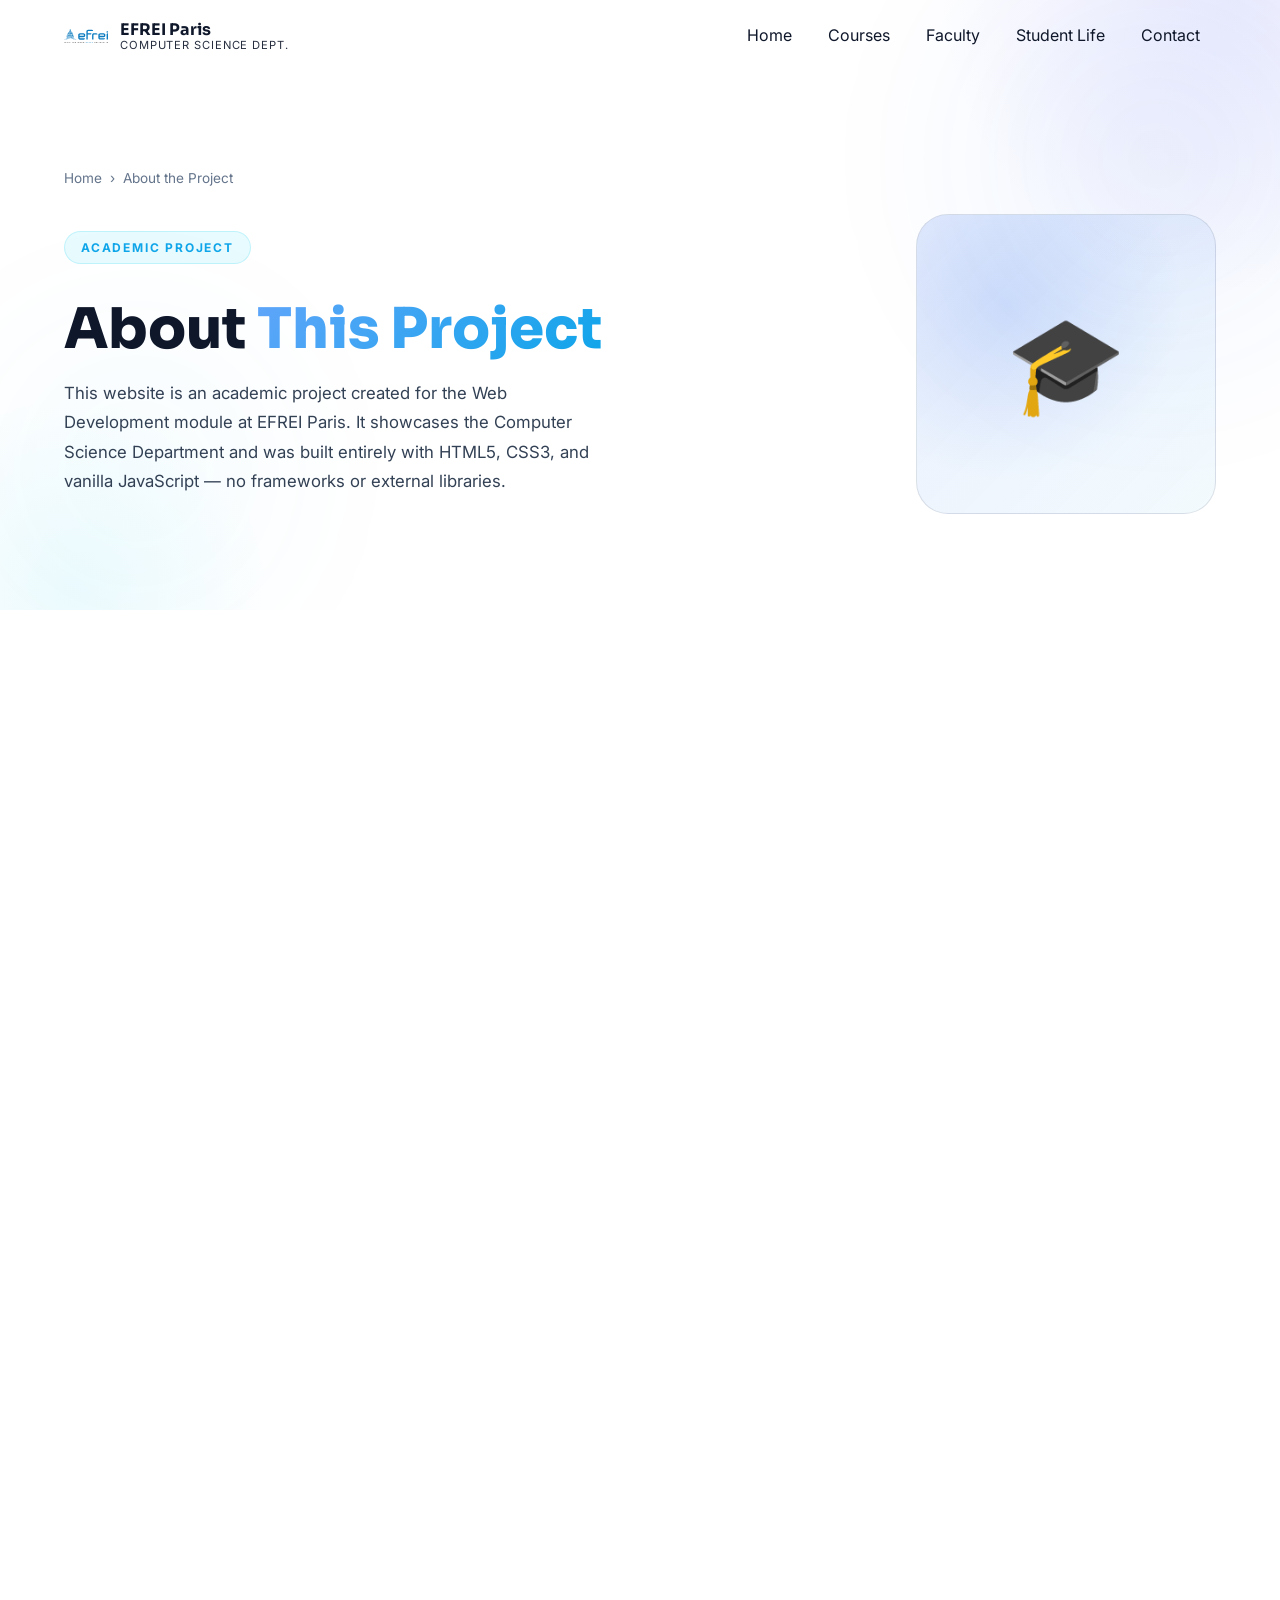
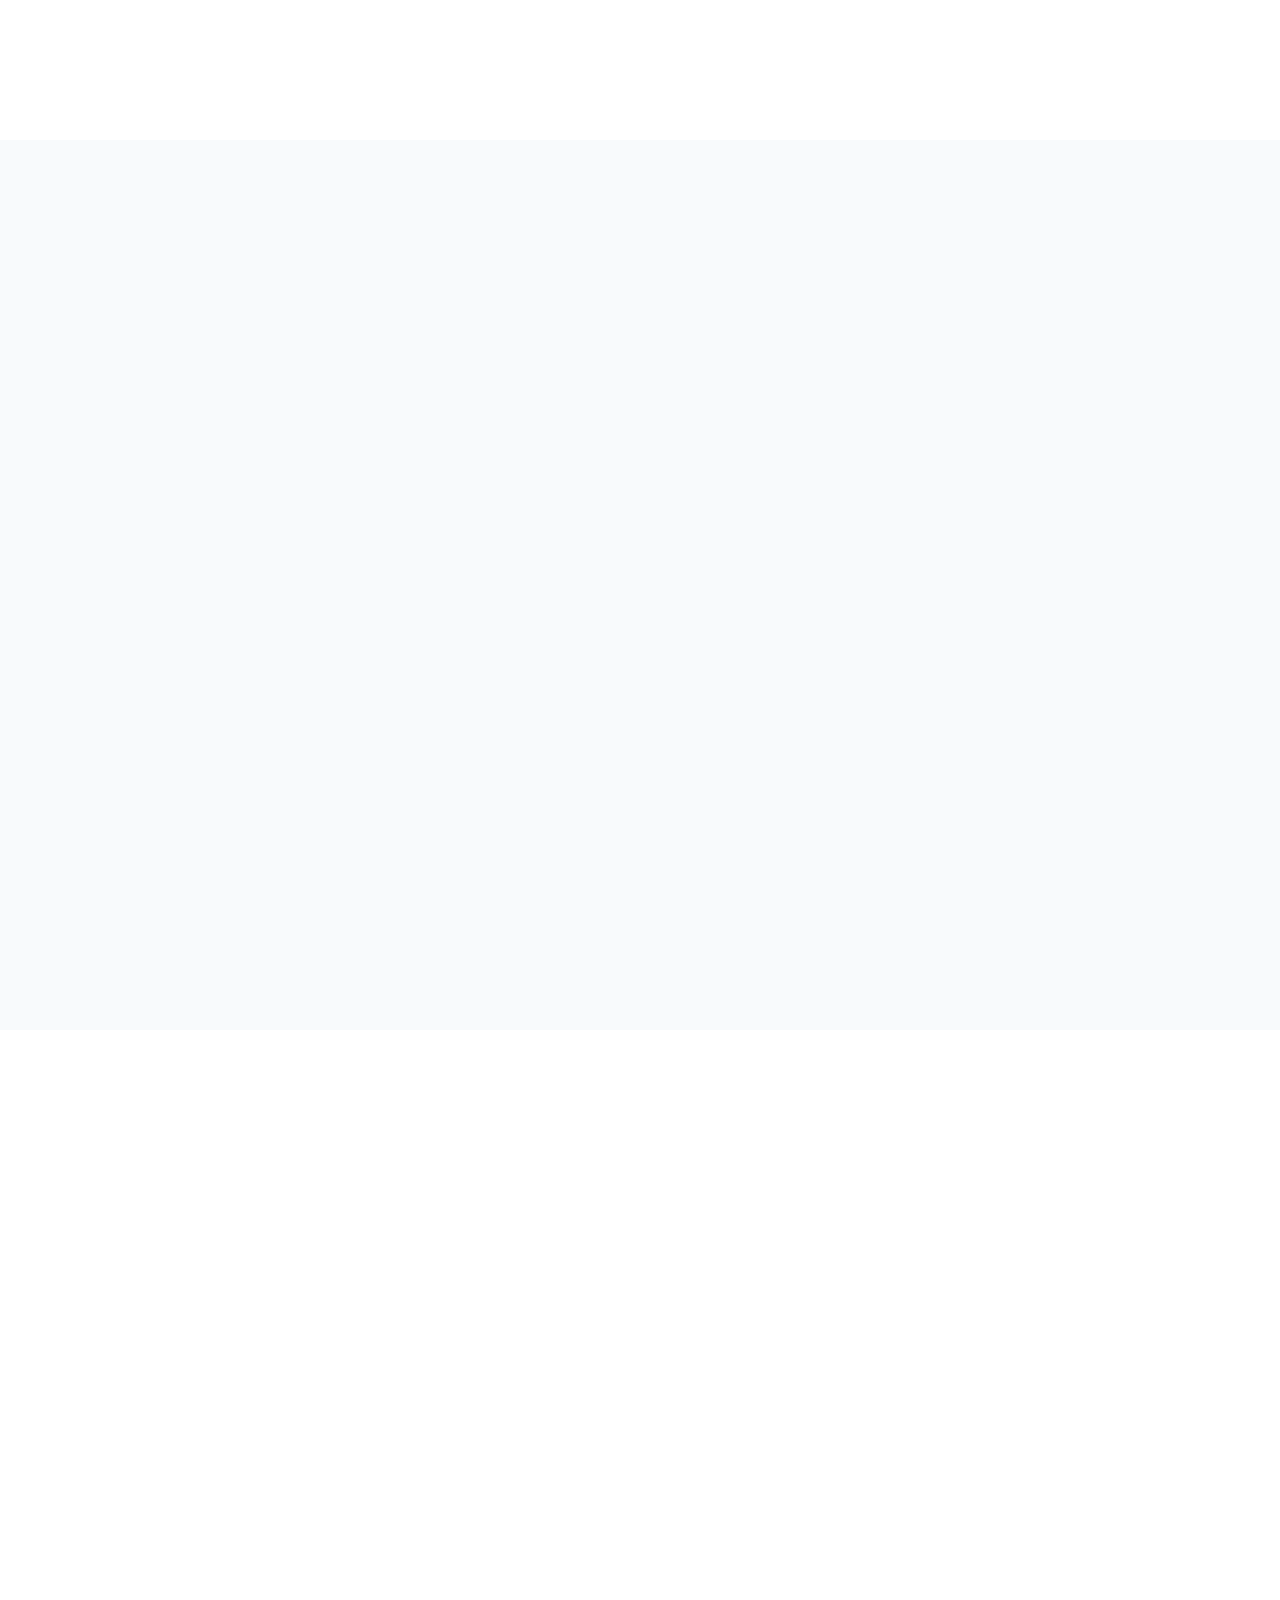
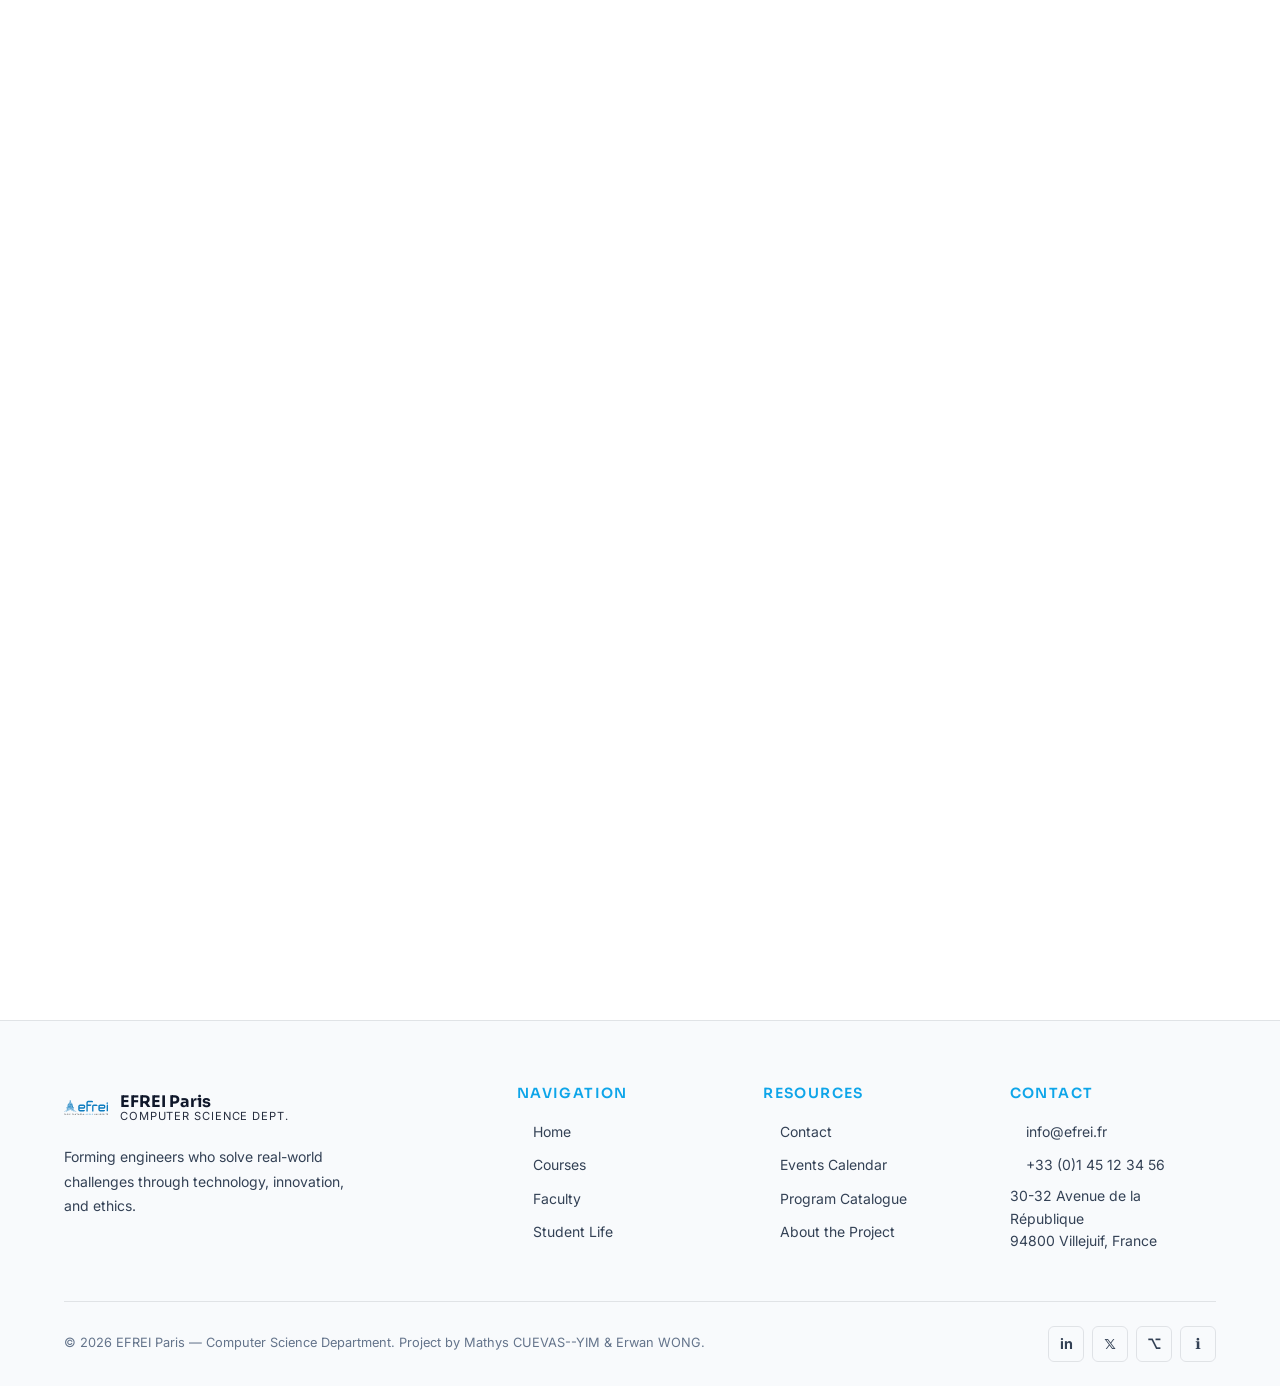
==== pages/about.html @ 4b21461f "Replace placeholder logo with official Efrei SVG logo across all pages" ====
<!DOCTYPE html>
<html lang="en">
<head>
  <meta charset="UTF-8">
  <meta name="viewport" content="width=device-width, initial-scale=1.0">
  <meta name="description" content="About this project — EFREI CS Department website built by Mathys CUEVAS--YIM and Erwan WONG for the Web Development module.">
  <meta name="keywords" content="EFREI project, about, team, web development, HTML CSS JavaScript">
  <meta name="author" content="Mathys CUEVAS--YIM, Erwan WONG">
  <title>About the Project — EFREI Computer Science</title>
  <link rel="stylesheet" href="../assets/css/style.css">
  <link rel="stylesheet" href="../assets/css/animations.css">
  <link rel="stylesheet" href="../assets/css/responsive.css">
  <style>
    /* ---- ABOUT PAGE ---- */

    .about-hero-layout {
      display: flex;
      align-items: center;
      gap: var(--space-xl);
    }

    .about-hero-text {
      flex: 1;
    }

    .about-hero-visual {
      flex-shrink: 0;
      width: 300px;
      height: 300px;
      border-radius: var(--radius-xl);
      background: linear-gradient(135deg, rgba(37, 99, 235, 0.1), rgba(14, 165, 233, 0.05));
      border: 1px solid var(--glass-border);
      display: flex;
      align-items: center;
      justify-content: center;
      font-size: 6rem;
      position: relative;
      overflow: hidden;
    }

    .about-hero-visual::before {
      content: '';
      position: absolute;
      inset: 0;
      background: radial-gradient(circle at 30% 30%, rgba(37, 99, 235, 0.15), transparent 60%);
    }

    /* Team member cards */
    .about-team-grid {
      display: grid;
      grid-template-columns: repeat(2, 1fr);
      gap: var(--space-xl);
      max-width: 900px;
      margin: 0 auto;
    }

    .member-card {
      background: var(--surface);
      border: 1px solid var(--glass-border);
      border-radius: var(--radius-xl);
      padding: var(--space-xl);
      position: relative;
      overflow: hidden;
      transition: all var(--transition-base);
    }

    .member-card::before {
      content: '';
      position: absolute;
      top: 0;
      left: 0;
      right: 0;
      height: 4px;
    }

    .member-card:nth-child(1)::before {
      background: linear-gradient(90deg, var(--color-primary), var(--color-accent));
    }

    .member-card:nth-child(2)::before {
      background: linear-gradient(90deg, var(--color-accent), var(--color-gold));
    }

    .member-card:hover {
      transform: translateY(-6px);
      box-shadow: var(--shadow-lg), var(--shadow-glow);
      border-color: rgba(37, 99, 235, 0.25);
    }

    .member-avatar {
      width: 80px;
      height: 80px;
      border-radius: 50%;
      margin-bottom: var(--space-lg);
      display: flex;
      align-items: center;
      justify-content: center;
      font-size: 2rem;
      font-weight: 800;
      font-family: var(--font-heading);
      color: white;
    }

    .member-card:nth-child(1) .member-avatar {
      background: linear-gradient(135deg, var(--color-primary), var(--color-primary-dark));
      box-shadow: 0 4px 15px rgba(37, 99, 235, 0.25);
    }

    .member-card:nth-child(2) .member-avatar {
      background: linear-gradient(135deg, var(--color-accent), #0891b2);
      box-shadow: 0 4px 15px rgba(14, 165, 233, 0.2);
    }

    .member-name {
      font-size: 1.3rem;
      font-weight: 800;
      margin-bottom: 0.25rem;
    }

    .member-role {
      font-size: 0.8rem;
      color: var(--color-accent);
      text-transform: uppercase;
      letter-spacing: 0.1em;
      font-weight: 700;
      margin-bottom: var(--space-md);
    }

    .member-desc {
      font-size: 0.875rem;
      line-height: 1.7;
      margin-bottom: var(--space-lg);
    }

    .member-contributions {
      background: var(--glass);
      border: 1px solid var(--glass-border);
      border-radius: var(--radius-md);
      padding: var(--space-md);
    }

    .member-contributions h4 {
      font-size: 0.75rem;
      text-transform: uppercase;
      letter-spacing: 0.1em;
      color: var(--text-muted);
      margin-bottom: var(--space-sm);
    }

    .contribution-list {
      list-style: none;
    }

    .contribution-list li {
      font-size: 0.8rem;
      color: var(--text-secondary);
      padding: 0.25rem 0;
      display: flex;
      align-items: flex-start;
      gap: 0.5rem;
    }

    .contribution-list li::before {
      content: '✓';
      color: var(--color-success);
      font-weight: 700;
      flex-shrink: 0;
    }

    /* Tech stack */
    .tech-section {
      background: var(--bg-secondary);
    }

    .tech-stack-grid {
      display: grid;
      grid-template-columns: repeat(3, 1fr);
      gap: var(--space-lg);
    }

    .tech-item {
      background: var(--glass);
      border: 1px solid var(--glass-border);
      border-radius: var(--radius-lg);
      padding: var(--space-lg);
      text-align: center;
      transition: all var(--transition-base);
    }

    .tech-item:hover {
      border-color: rgba(99,102,241,0.3);
      transform: translateY(-4px);
      box-shadow: var(--shadow-glow);
    }

    .tech-icon {
      font-size: 2.5rem;
      margin-bottom: var(--space-md);
    }

    .tech-item h4 {
      font-size: 0.95rem;
      margin-bottom: 0.25rem;
    }

    .tech-item p {
      font-size: 0.8rem;
    }

    /* Project context */
    .context-section {
      background: var(--bg-primary);
    }

    .context-card {
      background: linear-gradient(135deg, rgba(37, 99, 235, 0.05), rgba(14, 165, 233, 0.03));
      border: 1px solid rgba(37, 99, 235, 0.15);
      border-radius: var(--radius-xl);
      padding: var(--space-xl) var(--space-2xl);
      text-align: center;
      position: relative;
      overflow: hidden;
    }

    .context-card::before {
      content: '';
      position: absolute;
      top: -50%;
      left: 50%;
      transform: translateX(-50%);
      width: 400px;
      height: 400px;
      background: radial-gradient(circle, rgba(99,102,241,0.1), transparent 70%);
      pointer-events: none;
    }

    .context-card-content {
      position: relative;
    }

    .context-card h3 {
      font-size: 1.4rem;
      margin-bottom: var(--space-md);
    }

    .context-card p {
      max-width: 600px;
      margin: 0 auto;
      font-size: 0.95rem;
    }

    .project-meta-row {
      display: flex;
      justify-content: center;
      gap: var(--space-xl);
      margin-top: var(--space-xl);
      flex-wrap: wrap;
    }

    .project-meta-item {
      text-align: center;
    }

    .project-meta-value {
      display: block;
      font-family: var(--font-heading);
      font-size: 1.5rem;
      font-weight: 700;
      background: linear-gradient(135deg, var(--color-primary), var(--color-accent));
      -webkit-background-clip: text;
      background-clip: text;
      -webkit-text-fill-color: transparent;
    }

    .project-meta-label {
      font-size: 0.75rem;
      color: var(--text-muted);
      text-transform: uppercase;
      letter-spacing: 0.08em;
      margin-top: 0.25rem;
    }

    /* Disclaimer / integrity */
    .integrity-note {
      background: rgba(245, 158, 11, 0.08);
      border: 1px solid rgba(245, 158, 11, 0.2);
      border-left: 4px solid var(--color-gold);
      border-radius: var(--radius-md);
      padding: var(--space-lg);
      margin-top: var(--space-xl);
    }

    .integrity-note p {
      font-size: 0.875rem;
      color: var(--text-secondary);
    }

    .integrity-note strong {
      color: var(--color-gold);
    }
  </style>
</head>
<body>

<div id="scroll-progress" role="progressbar" aria-label="Page scroll progress"></div>

<!-- ===== HEADER ===== -->
<header id="site-header">
  <div class="container header-inner">
    <a href="../index.html" class="site-logo" aria-label="EFREI CS Department Home">
      <div class="logo-mark" aria-hidden="true">
        <img src="../assets/images/Logo_Efrei_2022.svg" alt="EFREI Paris Logo">
      </div>
      <div class="logo-text">
        <span class="logo-title">EFREI Paris</span>
        <span class="logo-sub">Computer Science Dept.</span>
      </div>
    </a>
    <nav class="main-nav" aria-label="Main navigation">
      <ul>
        <li><a href="../index.html">Home</a></li>
        <li><a href="courses.html">Courses</a></li>
        <li><a href="faculty.html">Faculty</a></li>
        <li><a href="student-life.html">Student Life</a></li>
        <li><a href="contact.html">Contact</a></li>
      </ul>
    </nav>
    <button class="hamburger" id="hamburger" aria-label="Open navigation menu" aria-expanded="false" aria-controls="mobile-nav">
      <span></span><span></span><span></span>
    </button>
  </div>
</header>

<nav class="mobile-nav" id="mobile-nav" aria-label="Mobile navigation">
  <ul>
    <li><a href="../index.html">Home</a></li>
    <li><a href="courses.html">Courses</a></li>
    <li><a href="faculty.html">Faculty</a></li>
    <li><a href="student-life.html">Student Life</a></li>
    <li><a href="contact.html">Contact</a></li>
    <li><a href="about.html" class="active">About the Project</a></li>
  </ul>
</nav>

<!-- ===== PAGE HERO ===== -->
<main>
<section class="page-hero" aria-label="About page hero">
  <div class="hero-orb hero-orb-1" aria-hidden="true"></div>
  <div class="hero-orb hero-orb-2" aria-hidden="true"></div>
  <div class="container page-hero-content">
    <nav class="breadcrumb" aria-label="Breadcrumb">
      <a href="../index.html">Home</a>
      <span aria-hidden="true">›</span>
      <span aria-current="page">About the Project</span>
    </nav>
    <div class="about-hero-layout">
      <div class="about-hero-text">
        <span class="section-label">Academic Project</span>
        <h1 class="mt-md">About <span class="gradient-text">This Project</span></h1>
        <p class="section-desc mt-md" style="margin-left:0; text-align:left; max-width: 540px;">
          This website is an academic project created for the Web Development module at EFREI Paris.
          It showcases the Computer Science Department and was built entirely with HTML5, CSS3, and
          vanilla JavaScript — no frameworks or external libraries.
        </p>
      </div>
      <div class="about-hero-visual" aria-hidden="true">
        <span style="position:relative;z-index:1;">🎓</span>
      </div>
    </div>
  </div>
</section>

<!-- ===== TEAM MEMBERS ===== -->
<section class="section" style="background:var(--bg-primary);" aria-label="Project team members">
  <div class="container">
    <div class="section-header reveal">
      <span class="section-label">The Team</span>
      <h2 class="section-title">Meet the <span>Developers</span></h2>
      <p class="section-desc">This project was designed and built by two students from EFREI's Computer Science Department.</p>
    </div>

    <div class="about-team-grid">

      <!-- Member 1 -->
      <article class="member-card reveal">
        <div class="member-avatar" aria-hidden="true">MC</div>
        <p class="member-name">Mathys CUEVAS--YIM</p>
        <p class="member-role">Lead Developer &amp; UI/UX Designer</p>
        <p class="member-desc">
          Responsible for the overall visual design, responsive layout system, and JavaScript interactivity.
          Designed the dark glassmorphism aesthetic, animation system, and built the home page, student life,
          and about sections. Also architected the shared CSS design token system and coordinated the project structure.
        </p>
        <div class="member-contributions">
          <h4>Key Contributions</h4>
          <ul class="contribution-list">
            <li>Visual design system &amp; color palette</li>
            <li>index.html (Home page) with hero, carousel, stats</li>
            <li>student-life.html with gallery &amp; events calendar</li>
            <li>about.html (this page)</li>
            <li>animations.css &amp; carousel.js</li>
            <li>Responsive design &amp; media queries</li>
          </ul>
        </div>
      </article>

      <!-- Member 2 -->
      <article class="member-card reveal delay-1">
        <div class="member-avatar" aria-hidden="true">EW</div>
        <p class="member-name">Erwan WONG</p>
        <p class="member-role">Content Strategist &amp; Frontend Developer</p>
        <p class="member-desc">
          Responsible for content architecture, page structure, and interactive features including form
          validation, course filtering, and faculty search. Built the courses, faculty, and contact pages,
          and implemented the JavaScript form and search logic across the site.
        </p>
        <div class="member-contributions">
          <h4>Key Contributions</h4>
          <ul class="contribution-list">
            <li>courses.html with filter tabs &amp; schedule table</li>
            <li>faculty.html with live search &amp; research labs</li>
            <li>contact.html with validated form &amp; office hours</li>
            <li>forms.js (accordion, filter, search, validation)</li>
            <li>nav.js (navigation, progress bar, back-to-top)</li>
            <li>Content research and copywriting</li>
          </ul>
        </div>
      </article>

    </div>
  </div>
</section>

<!-- ===== TECH STACK ===== -->
<section class="tech-section section" aria-label="Technologies used">
  <div class="container">
    <div class="section-header reveal">
      <span class="section-label">Technology</span>
      <h2 class="section-title">Built With <span>Pure Web Standards</span></h2>
      <p class="section-desc">No frameworks, no libraries. Just HTML5, CSS3, and vanilla JavaScript — as required.</p>
    </div>

    <div class="tech-stack-grid">

      <div class="tech-item reveal">
        <div class="tech-icon" aria-hidden="true">🌐</div>
        <h4>HTML5</h4>
        <p>Semantic markup with proper heading hierarchy, ARIA attributes, and W3C-valid structure on every page.</p>
      </div>

      <div class="tech-item reveal delay-1">
        <div class="tech-icon" aria-hidden="true">🎨</div>
        <h4>CSS3</h4>
        <p>Custom design system with CSS variables, Grid, Flexbox, animations, keyframes, and responsive media queries.</p>
      </div>

      <div class="tech-item reveal delay-2">
        <div class="tech-icon" aria-hidden="true">⚡</div>
        <h4>Vanilla JavaScript</h4>
        <p>Pure ES6+ JS — no jQuery, no frameworks. IntersectionObserver, DOM manipulation, and event handling.</p>
      </div>

      <div class="tech-item reveal">
        <div class="tech-icon" aria-hidden="true">📱</div>
        <h4>Responsive Design</h4>
        <p>Mobile-first approach with viewport meta, fluid typography, and breakpoints at 640px and 1024px.</p>
      </div>

      <div class="tech-item reveal delay-1">
        <div class="tech-icon" aria-hidden="true">♿</div>
        <h4>Accessibility</h4>
        <p>ARIA roles and labels, keyboard navigation, focus management, skip links, and screen reader support.</p>
      </div>

      <div class="tech-item reveal delay-2">
        <div class="tech-icon" aria-hidden="true">🔠</div>
        <h4>Google Fonts</h4>
        <p>Inter for body text and Sora for headings — loaded externally for premium typography without a font library.</p>
      </div>

    </div>
  </div>
</section>

<!-- ===== PROJECT CONTEXT ===== -->
<section class="context-section section" aria-label="Project context and details">
  <div class="container">

    <div class="context-card reveal">
      <div class="context-card-content">
        <span class="section-label" style="display:inline-block;">Project Details</span>
        <h3 class="mt-md">EFREI Web Development Module — Academic Year 2025–2026</h3>
        <p>
          This website was created as the final project deliverable for the Web Technologies module at EFREI Paris.
          The objective was to design and build a multi-page showcase website for the Computer Science Department,
          demonstrating mastery of HTML5, CSS3, and JavaScript — including form handling, dynamic interactions,
          responsive design, and table manipulation.
        </p>

        <div class="project-meta-row">
          <div class="project-meta-item">
            <span class="project-meta-value">6</span>
            <span class="project-meta-label">HTML pages</span>
          </div>
          <div class="project-meta-item">
            <span class="project-meta-value">3</span>
            <span class="project-meta-label">CSS files</span>
          </div>
          <div class="project-meta-item">
            <span class="project-meta-value">4</span>
            <span class="project-meta-label">JS modules</span>
          </div>
          <div class="project-meta-item">
            <span class="project-meta-value">0</span>
            <span class="project-meta-label">External libraries</span>
          </div>
          <div class="project-meta-item">
            <span class="project-meta-value">2</span>
            <span class="project-meta-label">Team members</span>
          </div>
        </div>

        <div class="integrity-note mt-xl">
          <p>
            <strong>Academic Integrity:</strong> All code, content, and design work presented in this project
            was produced entirely by Mathys CUEVAS--YIM and Erwan WONG. No external frameworks, templates,
            or plagiarized content were used. All images were generated for this project. This work complies
            with EFREI's academic integrity policy.
          </p>
        </div>
      </div>
    </div>

    <!-- Feature timeline -->
    <div class="section-header reveal mt-xl">
      <span class="section-label">Development Timeline</span>
      <h2 class="section-title">How We <span>Built It</span></h2>
    </div>

    <div class="timeline reveal" style="max-width:600px;margin:0 auto;" role="list">

      <div class="timeline-item" role="listitem">
        <div class="timeline-dot" aria-hidden="true"></div>
        <p class="timeline-year">Week 1</p>
        <p class="timeline-title">Planning &amp; Design</p>
        <p class="timeline-desc">Defined site architecture (6 pages, 2-level directory), chose design aesthetic, set up CSS design token system, and created wireframes.</p>
      </div>

      <div class="timeline-item" role="listitem">
        <div class="timeline-dot" aria-hidden="true"></div>
        <p class="timeline-year">Week 2</p>
        <p class="timeline-title">CSS Foundation &amp; JavaScript Core</p>
        <p class="timeline-desc">Built the complete stylesheet (style.css, animations.css, responsive.css) and the four JavaScript modules including navigation, carousel, animations, and forms.</p>
      </div>

      <div class="timeline-item" role="listitem">
        <div class="timeline-dot" aria-hidden="true"></div>
        <p class="timeline-year">Week 3</p>
        <p class="timeline-title">HTML Page Development</p>
        <p class="timeline-desc">Built all 6 HTML pages: Home, Courses, Faculty, Student Life, Contact, and About. Implemented tables, forms, and dynamic JS features on each page.</p>
      </div>

      <div class="timeline-item" role="listitem">
        <div class="timeline-dot" aria-hidden="true"></div>
        <p class="timeline-year">Week 4</p>
        <p class="timeline-title">Polish &amp; Validation</p>
        <p class="timeline-desc">Refined animations, fixed responsiveness issues, ran W3C validation on every page, cross-browser tested, and polished accessibility features.</p>
      </div>

    </div>

  </div>
</section>

</main>

<!-- ===== FOOTER ===== -->
<footer id="site-footer" aria-label="Site footer">
  <div class="container">
    <div class="footer-grid">
      <div class="footer-brand">
        <a href="../index.html" class="site-logo" aria-label="EFREI home">
          <div class="logo-mark" aria-hidden="true">
            <img src="../assets/images/Logo_Efrei_2022.svg" alt="EFREI Paris Logo">
          </div>
          <div class="logo-text">
            <span class="logo-title">EFREI Paris</span>
            <span class="logo-sub">Computer Science Dept.</span>
          </div>
        </a>
        <p>Forming engineers who solve real-world challenges through technology, innovation, and ethics.</p>
      </div>
      <nav class="footer-col" aria-label="Quick links footer">
        <h5>Navigation</h5>
        <ul>
          <li><a href="../index.html">Home</a></li>
          <li><a href="courses.html">Courses</a></li>
          <li><a href="faculty.html">Faculty</a></li>
          <li><a href="student-life.html">Student Life</a></li>
        </ul>
      </nav>
      <nav class="footer-col" aria-label="Resources footer">
        <h5>Resources</h5>
        <ul>
          <li><a href="contact.html">Contact</a></li>
          <li><a href="student-life.html">Events Calendar</a></li>
          <li><a href="courses.html">Program Catalogue</a></li>
          <li><a href="about.html">About the Project</a></li>
        </ul>
      </nav>
      <div class="footer-col">
        <h5>Contact</h5>
        <ul>
          <li><a href="mailto:info@efrei.fr">info@efrei.fr</a></li>
          <li><a href="tel:+33145123456">+33 (0)1 45 12 34 56</a></li>
          <li><address style="font-style:normal;color:var(--text-secondary);font-size:0.875rem;">30-32 Avenue de la République<br>94800 Villejuif, France</address></li>
        </ul>
      </div>
    </div>
    <div class="footer-bottom">
      <p>&copy; 2026 EFREI Paris — Computer Science Department. Project by Mathys CUEVAS--YIM &amp; Erwan WONG.</p>
      <div class="footer-social" aria-label="Social media links">
        <a href="#" class="social-icon" aria-label="LinkedIn">in</a>
        <a href="#" class="social-icon" aria-label="Twitter/X">𝕏</a>
        <a href="#" class="social-icon" aria-label="GitHub">⌥</a>
        <a href="about.html" class="social-icon" aria-label="About the project">ℹ</a>
      </div>
    </div>
  </div>
</footer>

<button id="back-to-top" aria-label="Scroll back to top">↑</button>

<script src="../assets/js/nav.js"></script>
<script src="../assets/js/animations.js"></script>
<script src="../assets/js/forms.js"></script>

</body>
</html>
---- assets/css/style.css ----
/* ===================================================
   EFREI CS Department — Global Stylesheet
   style.css
   =================================================== */

/* ---- Google Fonts ---- */
@import url('https://fonts.googleapis.com/css2?family=Inter:wght@300;400;500;600;700&family=Sora:wght@400;600;700;800&display=swap');

/* ---- CSS Variables / Design Tokens ---- */
:root {
  /* Colors */
  --bg-primary:    #ffffff;
  --bg-secondary:  #f8fafc;
  --bg-tertiary:   #f1f5f9;
  --surface:       rgba(255, 255, 255, 0.95);
  --glass:         rgba(255, 255, 255, 0.7);
  --glass-border:  rgba(15, 23, 42, 0.1);

  --color-primary:  #2563eb;
  --color-primary-light: #60a5fa;
  --color-primary-dark:  #1d4ed8;
  --color-accent:   #0ea5e9;
  --color-gold:     #f59e0b;
  --color-success:  #10b981;
  --color-error:    #ef4444;
  --color-warning:  #f59e0b;

  --text-primary:   #0f172a;
  --text-secondary: #334155;
  --text-muted:     #64748b;

  /* Typography */
  --font-body:      'Inter', system-ui, sans-serif;
  --font-heading:   'Sora', system-ui, sans-serif;

  /* Spacing */
  --space-xs:   0.25rem;
  --space-sm:   0.5rem;
  --space-md:   1rem;
  --space-lg:   1.5rem;
  --space-xl:   2.5rem;
  --space-2xl:  4rem;
  --space-3xl:  6rem;

  /* Border Radius */
  --radius-sm:  0.375rem;
  --radius-md:  0.75rem;
  --radius-lg:  1.25rem;
  --radius-xl:  2rem;
  --radius-full: 9999px;

  /* Shadows */
  --shadow-sm:  0 1px 3px rgba(0,0,0,0.05);
  --shadow-md:  0 4px 12px rgba(15,23,42,0.08);
  --shadow-lg:  0 10px 40px rgba(15,23,42,0.1);
  --shadow-glow: 0 0 30px rgba(37, 99, 235, 0.15);
  --shadow-glow-accent: 0 0 30px rgba(14, 165, 233, 0.1);

  /* Transitions */
  --transition-fast: 0.15s ease;
  --transition-base: 0.3s ease;
  --transition-slow: 0.5s ease;

  /* Layout */
  --max-width: 1200px;
  --header-height: 72px;
}

/* ---- Reset & Base ---- */
*, *::before, *::after {
  box-sizing: border-box;
  margin: 0;
  padding: 0;
}

html {
  scroll-behavior: smooth;
  font-size: 16px;
}

body {
  font-family: var(--font-body);
  background-color: var(--bg-primary);
  color: var(--text-primary);
  line-height: 1.6;
  min-height: 100vh;
  overflow-x: hidden;
}

img {
  max-width: 100%;
  height: auto;
  display: block;
}

a {
  color: inherit;
  text-decoration: none;
}

ul, ol {
  list-style: none;
}

button {
  cursor: pointer;
  font-family: var(--font-body);
  border: none;
  background: none;
}

input, textarea, select {
  font-family: var(--font-body);
}

/* ---- Typography ---- */
h1, h2, h3, h4, h5, h6 {
  font-family: var(--font-heading);
  line-height: 1.2;
  color: var(--text-primary);
}

h1 { font-size: clamp(2rem, 5vw, 3.5rem); font-weight: 800; }
h2 { font-size: clamp(1.6rem, 3.5vw, 2.5rem); font-weight: 700; }
h3 { font-size: clamp(1.2rem, 2.5vw, 1.75rem); font-weight: 600; }
h4 { font-size: 1.125rem; font-weight: 600; }
h5 { font-size: 1rem; font-weight: 600; }

p { color: var(--text-secondary); line-height: 1.75; }

/* ---- Layout Utilities ---- */
.container {
  width: 100%;
  max-width: var(--max-width);
  margin: 0 auto;
  padding: 0 var(--space-lg);
}

.section {
  padding: var(--space-3xl) 0;
}

.section-header {
  text-align: center;
  margin-bottom: var(--space-2xl);
}

.section-label {
  display: inline-block;
  font-size: 0.75rem;
  font-weight: 700;
  text-transform: uppercase;
  letter-spacing: 0.15em;
  color: var(--color-accent);
  background: rgba(34, 211, 238, 0.1);
  border: 1px solid rgba(34, 211, 238, 0.2);
  padding: 0.35rem 1rem;
  border-radius: var(--radius-full);
  margin-bottom: var(--space-md);
}

.section-title {
  margin-bottom: var(--space-md);
}

.section-title span {
  background: linear-gradient(135deg, var(--color-primary-light), var(--color-accent));
  -webkit-background-clip: text;
  background-clip: text;
  -webkit-text-fill-color: transparent;
}

.section-desc {
  max-width: 600px;
  margin: 0 auto;
  color: var(--text-secondary);
  font-size: 1.05rem;
}

.grid-2 { display: grid; grid-template-columns: repeat(2, 1fr); gap: var(--space-lg); }
.grid-3 { display: grid; grid-template-columns: repeat(3, 1fr); gap: var(--space-lg); }
.grid-4 { display: grid; grid-template-columns: repeat(4, 1fr); gap: var(--space-lg); }
.flex { display: flex; }
.flex-center { display: flex; align-items: center; justify-content: center; }
.flex-between { display: flex; align-items: center; justify-content: space-between; }
.gap-sm { gap: var(--space-sm); }
.gap-md { gap: var(--space-md); }
.gap-lg { gap: var(--space-lg); }
.text-center { text-align: center; }
.mt-md { margin-top: var(--space-md); }
.mt-lg { margin-top: var(--space-lg); }
.mt-xl { margin-top: var(--space-xl); }
.mb-md { margin-bottom: var(--space-md); }
.mb-lg { margin-bottom: var(--space-lg); }

/* ---- Gradient backgrounds ---- */
.gradient-text {
  background: linear-gradient(135deg, var(--color-primary-light), var(--color-accent));
  -webkit-background-clip: text;
  background-clip: text;
  -webkit-text-fill-color: transparent;
}

/* ---- Buttons ---- */
.btn {
  display: inline-flex;
  align-items: center;
  gap: var(--space-sm);
  padding: 0.75rem 1.75rem;
  border-radius: var(--radius-full);
  font-size: 0.95rem;
  font-weight: 600;
  transition: all var(--transition-base);
  white-space: nowrap;
}

.btn-primary {
  background: linear-gradient(135deg, var(--color-primary), var(--color-primary-dark));
  color: #fff;
  box-shadow: 0 4px 20px rgba(99, 102, 241, 0.4);
}

.btn-primary:hover {
  transform: translateY(-2px);
  box-shadow: 0 8px 30px rgba(37, 99, 235, 0.4);
}

.btn-outline {
  border: 1.5px solid var(--glass-border);
  color: var(--text-primary);
  background: var(--glass);
  backdrop-filter: blur(10px);
}

.btn-outline:hover {
  border-color: var(--color-primary-light);
  color: var(--color-primary-light);
  background: rgba(99, 102, 241, 0.1);
  transform: translateY(-2px);
}

.btn-accent {
  background: linear-gradient(135deg, var(--color-accent), #0891b2);
  color: var(--bg-primary);
  font-weight: 700;
  box-shadow: 0 4px 20px rgba(34, 211, 238, 0.35);
}

.btn-accent:hover {
  transform: translateY(-2px);
  box-shadow: 0 8px 30px rgba(34, 211, 238, 0.5);
}

.btn-sm {
  padding: 0.5rem 1.25rem;
  font-size: 0.875rem;
}

/* ---- Cards ---- */
.card {
  background: var(--surface);
  border: 1px solid var(--glass-border);
  border-radius: var(--radius-lg);
  overflow: hidden;
  transition: transform var(--transition-base), box-shadow var(--transition-base), border-color var(--transition-base);
}

.card:hover {
  transform: translateY(-6px);
  box-shadow: var(--shadow-lg), var(--shadow-glow);
  border-color: rgba(99, 102, 241, 0.3);
}

.card-glass {
  background: var(--glass);
  backdrop-filter: blur(16px);
  -webkit-backdrop-filter: blur(16px);
  border: 1px solid var(--glass-border);
  border-radius: var(--radius-lg);
}

.card-body {
  padding: var(--space-lg);
}

.card-image {
  width: 100%;
  height: 200px;
  object-fit: cover;
}

/* ---- Tags / Badges ---- */
.tag {
  display: inline-block;
  padding: 0.25rem 0.75rem;
  border-radius: var(--radius-full);
  font-size: 0.75rem;
  font-weight: 600;
  text-transform: uppercase;
  letter-spacing: 0.05em;
}

.tag-primary {
  background: rgba(99, 102, 241, 0.15);
  color: var(--color-primary-light);
  border: 1px solid rgba(99, 102, 241, 0.3);
}

.tag-accent {
  background: rgba(34, 211, 238, 0.12);
  color: var(--color-accent);
  border: 1px solid rgba(34, 211, 238, 0.25);
}

.tag-gold {
  background: rgba(245, 158, 11, 0.12);
  color: var(--color-gold);
  border: 1px solid rgba(245, 158, 11, 0.25);
}

/* ---- Divider ---- */
.divider {
  height: 1px;
  background: linear-gradient(90deg, transparent, var(--glass-border), transparent);
  margin: var(--space-xl) 0;
}

/* ===================================================
   HEADER / NAVIGATION
   =================================================== */
#site-header {
  position: fixed;
  top: 0;
  left: 0;
  width: 100%;
  height: var(--header-height);
  z-index: 1000;
  transition: background var(--transition-base), box-shadow var(--transition-base);
}

#site-header.scrolled {
  background: rgba(255, 255, 255, 0.95);
  backdrop-filter: blur(20px);
  -webkit-backdrop-filter: blur(20px);
  box-shadow: 0 1px 0 var(--glass-border), var(--shadow-md);
}

.header-inner {
  display: flex;
  align-items: center;
  justify-content: space-between;
  height: 100%;
  gap: var(--space-lg);
}

/* Logo */
.site-logo {
  display: flex;
  align-items: center;
  gap: 0.75rem;
  text-decoration: none;
  flex-shrink: 0;
}

.logo-mark {
  width: 44px;
  height: 44px;
  border-radius: var(--radius-sm);
  overflow: hidden;
  display: flex;
  align-items: center;
  justify-content: center;
  flex-shrink: 0;
  transition: transform var(--transition-fast);
}

.logo-mark img {
  width: 100%;
  height: 100%;
  object-fit: contain;
}

.site-logo:hover .logo-mark {
  transform: scale(1.05);
}

.logo-mark img {
  width: 100%;
  height: 100%;
  object-fit: contain;
}

.logo-text {
  display: flex;
  flex-direction: column;
  line-height: 1.1;
}

.logo-title {
  font-family: var(--font-heading);
  font-weight: 700;
  font-size: 1rem;
  color: var(--text-primary);
}

.logo-sub {
  font-size: 0.7rem;
  color: var(--text-primary);
  text-transform: uppercase;
  letter-spacing: 0.08em;
  opacity: 0.9;
}

/* Main Nav */
.main-nav ul {
  display: flex;
  align-items: center;
  gap: 0.25rem;
}

.main-nav a {
  display: block;
  padding: 0.5rem 1rem;
  border-radius: var(--radius-sm);
  color: var(--text-primary);
  text-shadow: 0 0 10px rgba(255, 255, 255, 0.5);
  transition: all var(--transition-fast);
  position: relative;
}

.main-nav a::after {
  content: '';
  position: absolute;
  bottom: 4px;
  left: 50%;
  transform: translateX(-50%) scaleX(0);
  width: calc(100% - 2rem);
  height: 2px;
  background: linear-gradient(90deg, var(--color-primary), var(--color-accent));
  border-radius: var(--radius-full);
  transition: transform var(--transition-base);
}

.main-nav a:hover,
.main-nav a.active {
  color: var(--text-primary);
  background: var(--glass);
}

.main-nav a:hover::after,
.main-nav a.active::after {
  transform: translateX(-50%) scaleX(1);
}

/* Hamburger */
.hamburger {
  display: none;
  flex-direction: column;
  gap: 5px;
  padding: 8px;
  border-radius: var(--radius-sm);
  background: transparent;
  border: 1px solid var(--glass-border);
  cursor: pointer;
}

.hamburger span {
  display: block;
  width: 22px;
  height: 2px;
  background: var(--text-primary);
  border-radius: 2px;
  transition: all var(--transition-base);
}

.hamburger.open span:nth-child(1) {
  transform: translateY(7px) rotate(45deg);
}
.hamburger.open span:nth-child(2) {
  opacity: 0;
  transform: scaleX(0);
}
.hamburger.open span:nth-child(3) {
  transform: translateY(-7px) rotate(-45deg);
}

/* Mobile nav overlay */
.mobile-nav {
  display: none;
  position: fixed;
  top: var(--header-height);
  left: 0;
  right: 0;
  background: rgba(255, 255, 255, 0.98);
  backdrop-filter: blur(20px);
  -webkit-backdrop-filter: blur(20px);
  border-bottom: 1px solid var(--glass-border);
  z-index: 999;
  padding: var(--space-md) 0;
  transform: translateY(-10px);
  opacity: 0;
  transition: all var(--transition-base);
}

.mobile-nav.open {
  display: block;
  transform: translateY(0);
  opacity: 1;
}

.mobile-nav ul {
  list-style: none;
  display: flex;
  flex-direction: column;
}

.mobile-nav a {
  display: block;
  padding: 1rem var(--space-lg);
  color: var(--text-secondary);
  font-size: 1rem;
  font-weight: 500;
  border-bottom: 1px solid var(--glass-border);
  transition: all var(--transition-fast);
}

.mobile-nav a:hover,
.mobile-nav a.active {
  color: var(--text-primary);
  background: var(--glass);
  padding-left: calc(var(--space-lg) + 8px);
}

/* Scroll progress bar */
#scroll-progress {
  position: fixed;
  top: 0;
  left: 0;
  height: 3px;
  width: 0%;
  background: linear-gradient(90deg, var(--color-primary), var(--color-accent));
  z-index: 1001;
  transition: width 0.1s linear;
  border-radius: 0 var(--radius-full) var(--radius-full) 0;
}

/* ===================================================
   FOOTER
   =================================================== */
#site-footer {
  background: var(--bg-secondary);
  border-top: 1px solid var(--glass-border);
  padding: var(--space-2xl) 0 var(--space-lg);
}

.footer-grid {
  display: grid;
  grid-template-columns: 2fr 1fr 1fr 1fr;
  gap: var(--space-xl);
  margin-bottom: var(--space-xl);
}

.footer-brand p {
  margin-top: var(--space-md);
  font-size: 0.875rem;
  max-width: 280px;
}

.footer-col h5 {
  color: var(--text-primary);
  margin-bottom: var(--space-md);
  font-size: 0.875rem;
  text-transform: uppercase;
  letter-spacing: 0.1em;
  color: var(--color-accent);
}

.footer-col ul li {
  margin-bottom: 0.5rem;
}

.footer-col ul li a {
  color: var(--text-secondary);
  font-size: 0.875rem;
  transition: color var(--transition-fast);
  display: inline-flex;
  align-items: center;
  gap: 0.35rem;
}

.footer-col ul li a:hover {
  color: var(--color-primary-light);
}

.footer-col ul li a::before {
  content: '→';
  font-size: 0.75rem;
  opacity: 0;
  transform: translateX(-4px);
  transition: all var(--transition-fast);
}

.footer-col ul li a:hover::before {
  opacity: 1;
  transform: translateX(0);
}

.footer-bottom {
  display: flex;
  align-items: center;
  justify-content: space-between;
  padding-top: var(--space-lg);
  border-top: 1px solid var(--glass-border);
}

.footer-bottom p {
  font-size: 0.8rem;
  color: var(--text-muted);
}

.footer-social {
  display: flex;
  gap: var(--space-sm);
}

.social-icon {
  width: 36px;
  height: 36px;
  border-radius: var(--radius-sm);
  border: 1px solid var(--glass-border);
  display: flex;
  align-items: center;
  justify-content: center;
  color: var(--text-secondary);
  font-size: 0.9rem;
  font-weight: 700;
  transition: all var(--transition-fast);
}

.social-icon:hover {
  background: var(--glass);
  color: var(--color-primary-light);
  border-color: var(--color-primary-light);
  transform: translateY(-2px);
}

/* ===================================================
   PAGE HERO (inner pages)
   =================================================== */
.page-hero {
  padding: calc(var(--header-height) + var(--space-3xl)) 0 var(--space-3xl);
  background-image: linear-gradient(rgba(255, 255, 255, 0.65), rgba(255, 255, 255, 0.65)), url('../images/Campus.png');
  background-size: cover;
  background-position: center;
  position: relative;
  overflow: hidden;
}

.page-hero::before {
  content: '';
  position: absolute;
  top: -50%;
  right: -20%;
  width: 600px;
  height: 600px;
  background: radial-gradient(circle, rgba(99, 102, 241, 0.12) 0%, transparent 70%);
  pointer-events: none;
}

.page-hero::after {
  content: '';
  position: absolute;
  bottom: -30%;
  left: -10%;
  width: 400px;
  height: 400px;
  background: radial-gradient(circle, rgba(34, 211, 238, 0.08) 0%, transparent 70%);
  pointer-events: none;
}

.page-hero-content {
  position: relative;
  z-index: 1;
}

.breadcrumb {
  display: flex;
  align-items: center;
  gap: 0.5rem;
  font-size: 0.85rem;
  color: var(--text-muted);
  margin-bottom: var(--space-lg);
}

.breadcrumb a {
  color: var(--text-muted);
  transition: color var(--transition-fast);
}

.breadcrumb a:hover {
  color: var(--color-primary-light);
}

.breadcrumb span { color: var(--text-muted); }

/* ===================================================
   TABLES
   =================================================== */
.table-wrapper {
  overflow-x: auto;
  border-radius: var(--radius-lg);
  border: 1px solid var(--glass-border);
}

table {
  width: 100%;
  border-collapse: collapse;
  font-size: 0.9rem;
}

thead {
  background: linear-gradient(135deg, rgba(99, 102, 241, 0.2), rgba(34, 211, 238, 0.1));
}

thead th {
  padding: var(--space-md) var(--space-lg);
  text-align: left;
  font-family: var(--font-heading);
  font-size: 0.8rem;
  font-weight: 700;
  text-transform: uppercase;
  letter-spacing: 0.08em;
  color: var(--text-primary);
  white-space: nowrap;
}

tbody td {
  padding: var(--space-md) var(--space-lg);
  color: var(--text-secondary);
  border-top: 1px solid var(--glass-border);
  vertical-align: middle;
}

tbody tr {
  transition: background var(--transition-fast);
}

tbody tr:hover {
  background: var(--glass);
}

tfoot td {
  padding: var(--space-md) var(--space-lg);
  font-weight: 600;
  color: var(--text-primary);
  border-top: 2px solid var(--color-primary);
  font-size: 0.875rem;
}

/* ===================================================
   FORMS
   =================================================== */
.form-group {
  display: flex;
  flex-direction: column;
  gap: 0.35rem;
  margin-bottom: var(--space-md);
}

.form-label {
  font-size: 0.875rem;
  font-weight: 600;
  color: var(--text-secondary);
}

.form-label .required {
  color: var(--color-error);
  margin-left: 2px;
}

.form-control {
  width: 100%;
  padding: 0.75rem 1rem;
  background: var(--bg-tertiary);
  border: 1.5px solid var(--glass-border);
  border-radius: var(--radius-md);
  color: var(--text-primary);
  font-size: 0.95rem;
  transition: border-color var(--transition-fast), box-shadow var(--transition-fast);
  outline: none;
}

.form-control::placeholder {
  color: var(--text-muted);
}

.form-control:focus {
  border-color: var(--color-primary);
  box-shadow: 0 0 0 3px rgba(99, 102, 241, 0.15);
}

.form-control.error {
  border-color: var(--color-error);
  box-shadow: 0 0 0 3px rgba(239, 68, 68, 0.15);
}

.form-control.success {
  border-color: var(--color-success);
  box-shadow: 0 0 0 3px rgba(16, 185, 129, 0.15);
}

.form-error {
  font-size: 0.8rem;
  color: var(--color-error);
  display: none;
}

.form-error.show {
  display: block;
}

.form-hint {
  font-size: 0.8rem;
  color: var(--text-muted);
}

textarea.form-control {
  resize: vertical;
  min-height: 140px;
}

select.form-control {
  appearance: none;
  background-image: url("data:image/svg+xml,%3Csvg xmlns='http://www.w3.org/2000/svg' width='12' height='8' viewBox='0 0 12 8'%3E%3Cpath d='M1 1l5 5 5-5' stroke='%2394a3b8' stroke-width='1.5' fill='none' stroke-linecap='round'/%3E%3C/svg%3E");
  background-repeat: no-repeat;
  background-position: right 1rem center;
  padding-right: 2.5rem;
}

/* ===================================================
   ACCORDION
   =================================================== */
.accordion-item {
  border: 1px solid var(--glass-border);
  border-radius: var(--radius-md);
  overflow: hidden;
  margin-bottom: var(--space-sm);
}

.accordion-header {
  width: 100%;
  display: flex;
  align-items: center;
  justify-content: space-between;
  padding: var(--space-md) var(--space-lg);
  background: var(--glass);
  cursor: pointer;
  font-weight: 600;
  font-size: 0.95rem;
  color: var(--text-primary);
  text-align: left;
  transition: background var(--transition-fast);
  border: none;
}

.accordion-header:hover {
  background: rgba(99, 102, 241, 0.08);
}

.accordion-header.open {
  color: var(--color-primary-light);
  background: rgba(99, 102, 241, 0.1);
}

.accordion-icon {
  width: 22px;
  height: 22px;
  border-radius: var(--radius-full);
  border: 1.5px solid var(--glass-border);
  display: flex;
  align-items: center;
  justify-content: center;
  font-size: 1rem;
  flex-shrink: 0;
  transition: transform var(--transition-base), border-color var(--transition-fast);
}

.accordion-header.open .accordion-icon {
  transform: rotate(45deg);
  border-color: var(--color-primary-light);
  color: var(--color-primary-light);
}

.accordion-body {
  display: none;
  padding: var(--space-md) var(--space-lg);
  background: var(--bg-secondary);
  color: var(--text-secondary);
  font-size: 0.9rem;
  line-height: 1.7;
  border-top: 1px solid var(--glass-border);
}

.accordion-body.open {
  display: block;
  animation: fadeInDown 0.25s ease;
}

/* ===================================================
   SCROLL REVEAL
   =================================================== */
.reveal {
  opacity: 0;
  transform: translateY(30px);
  transition: opacity 0.7s ease, transform 0.7s ease;
}

.reveal.visible {
  opacity: 1;
  transform: translateY(0);
}

.reveal-left {
  opacity: 0;
  transform: translateX(-30px);
  transition: opacity 0.7s ease, transform 0.7s ease;
}

.reveal-left.visible {
  opacity: 1;
  transform: translateX(0);
}

.reveal-right {
  opacity: 0;
  transform: translateX(30px);
  transition: opacity 0.7s ease, transform 0.7s ease;
}

.reveal-right.visible {
  opacity: 1;
  transform: translateX(0);
}

/* Stagger delay helpers */
.delay-1 { transition-delay: 0.1s; }
.delay-2 { transition-delay: 0.2s; }
.delay-3 { transition-delay: 0.3s; }
.delay-4 { transition-delay: 0.4s; }
.delay-5 { transition-delay: 0.5s; }

/* ===================================================
   SEARCH / FILTER BAR
   =================================================== */
.search-bar {
  display: flex;
  align-items: center;
  gap: var(--space-sm);
  background: var(--bg-tertiary);
  border: 1.5px solid var(--glass-border);
  border-radius: var(--radius-full);
  padding: 0.5rem 1rem;
  transition: border-color var(--transition-fast), box-shadow var(--transition-fast);
}

.search-bar:focus-within {
  border-color: var(--color-primary);
  box-shadow: 0 0 0 3px rgba(99, 102, 241, 0.15);
}

.search-bar svg {
  color: var(--text-muted);
  flex-shrink: 0;
}

.search-bar input {
  flex: 1;
  background: none;
  border: none;
  outline: none;
  color: var(--text-primary);
  font-size: 0.95rem;
  min-width: 0;
}

.search-bar input::placeholder {
  color: var(--text-muted);
}

/* ===================================================
   FILTER TABS
   =================================================== */
.filter-tabs {
  display: flex;
  flex-wrap: wrap;
  gap: var(--space-sm);
  justify-content: center;
  margin-bottom: var(--space-xl);
}

.filter-tab {
  padding: 0.5rem 1.25rem;
  border-radius: var(--radius-full);
  font-size: 0.875rem;
  font-weight: 500;
  border: 1.5px solid var(--glass-border);
  color: var(--text-secondary);
  background: var(--glass);
  cursor: pointer;
  transition: all var(--transition-fast);
}

.filter-tab:hover {
  border-color: var(--color-primary-light);
  color: var(--color-primary-light);
}

.filter-tab.active {
  background: var(--color-primary);
  border-color: var(--color-primary);
  color: white;
  box-shadow: 0 4px 15px rgba(37, 99, 235, 0.3);
}

/* ===================================================
   BACK TO TOP
   =================================================== */
#back-to-top {
  position: fixed;
  bottom: var(--space-xl);
  right: var(--space-xl);
  width: 46px;
  height: 46px;
  background: linear-gradient(135deg, var(--color-primary), var(--color-primary-dark));
  color: white;
  border-radius: var(--radius-full);
  display: flex;
  align-items: center;
  justify-content: center;
  box-shadow: var(--shadow-md), var(--shadow-glow);
  cursor: pointer;
  opacity: 0;
  transform: translateY(10px);
  transition: all var(--transition-base);
  z-index: 500;
  border: none;
  font-size: 1.1rem;
}

#back-to-top.visible {
  opacity: 1;
  transform: translateY(0);
}

#back-to-top:hover {
  transform: translateY(-4px);
  box-shadow: var(--shadow-lg), 0 0 40px rgba(37, 99, 235, 0.3);
}

/* ===================================================
   HIGHLIGHTED ITEMS
   =================================================== */
mark {
  background: rgba(37, 99, 235, 0.15);
  color: var(--color-primary-dark);
  border-radius: 3px;
  padding: 0 2px;
}

/* ===================================================
   NO RESULTS
   =================================================== */
.no-results {
  text-align: center;
  padding: var(--space-3xl) var(--space-lg);
  color: var(--text-muted);
  display: none;
}

.no-results.show {
  display: block;
}

.no-results-icon {
  font-size: 3rem;
  margin-bottom: var(--space-md);
  opacity: 0.5;
}
---- assets/css/animations.css ----
/* ===================================================
   EFREI CS Department — Animations
   animations.css
   =================================================== */

/* ---- Keyframes ---- */

@keyframes fadeIn {
  from { opacity: 0; }
  to   { opacity: 1; }
}

@keyframes fadeInUp {
  from {
    opacity: 0;
    transform: translateY(30px);
  }
  to {
    opacity: 1;
    transform: translateY(0);
  }
}

@keyframes fadeInDown {
  from {
    opacity: 0;
    transform: translateY(-12px);
  }
  to {
    opacity: 1;
    transform: translateY(0);
  }
}

@keyframes fadeInLeft {
  from {
    opacity: 0;
    transform: translateX(-30px);
  }
  to {
    opacity: 1;
    transform: translateX(0);
  }
}

@keyframes fadeInRight {
  from {
    opacity: 0;
    transform: translateX(30px);
  }
  to {
    opacity: 1;
    transform: translateX(0);
  }
}

@keyframes scaleIn {
  from {
    opacity: 0;
    transform: scale(0.85);
  }
  to {
    opacity: 1;
    transform: scale(1);
  }
}

@keyframes slideUp {
  from { transform: translateY(100%); }
  to   { transform: translateY(0); }
}

@keyframes float {
  0%, 100% { transform: translateY(0px); }
  50%       { transform: translateY(-12px); }
}

@keyframes floatSlow {
  0%, 100% { transform: translateY(0px) rotate(0deg); }
  50%       { transform: translateY(-18px) rotate(3deg); }
}

@keyframes pulse {
  0%, 100% { opacity: 1; transform: scale(1); }
  50%       { opacity: 0.7; transform: scale(0.95); }
}

@keyframes pulseDot {
  0%, 100% { transform: scale(1); opacity: 1; }
  50%       { transform: scale(1.3); opacity: 0.7; }
}

@keyframes rotateSlow {
  from { transform: rotate(0deg); }
  to   { transform: rotate(360deg); }
}

@keyframes gradientShift {
  0%   { background-position: 0% 50%; }
  50%  { background-position: 100% 50%; }
  100% { background-position: 0% 50%; }
}

@keyframes shimmer {
  0%   { transform: translateX(-100%) skewX(-15deg); }
  100% { transform: translateX(200%) skewX(-15deg); }
}

@keyframes blink {
  0%, 100% { border-color: var(--color-primary); }
  50%       { border-color: transparent; }
}

@keyframes ripple {
  0%   { transform: scale(0); opacity: 0.6; }
  100% { transform: scale(4); opacity: 0; }
}

@keyframes orb-drift-1 {
  0%, 100% { transform: translate(0, 0) scale(1); }
  33%       { transform: translate(40px, -60px) scale(1.05); }
  66%       { transform: translate(-30px, 30px) scale(0.97); }
}

@keyframes orb-drift-2 {
  0%, 100% { transform: translate(0, 0) scale(1); }
  33%       { transform: translate(-50px, 40px) scale(1.08); }
  66%       { transform: translate(60px, -20px) scale(0.95); }
}

@keyframes orb-drift-3 {
  0%, 100% { transform: translate(0, 0) scale(1); }
  33%       { transform: translate(20px, 50px) scale(1.03); }
  66%       { transform: translate(-40px, -30px) scale(1.06); }
}

@keyframes typewriter {
  from { width: 0; }
  to   { width: 100%; }
}

@keyframes countUp {
  from { opacity: 0; transform: translateY(10px); }
  to   { opacity: 1; transform: translateY(0); }
}

@keyframes progressFill {
  from { width: 0; }
}

@keyframes dotBounce {
  0%, 80%, 100% { transform: scale(0); }
  40%            { transform: scale(1); }
}

/* ---- Hero Orbs ---- */
.hero-orb {
  position: absolute;
  border-radius: 50%;
  filter: blur(100px);
  pointer-events: none;
  opacity: 0.45;
}

.hero-orb-1 {
  width: 500px;
  height: 500px;
  background: radial-gradient(circle, rgba(37, 99, 235, 0.25) 0%, transparent 70%);
  top: -15%;
  right: -10%;
  animation: orb-drift-1 18s ease-in-out infinite;
}

.hero-orb-2 {
  width: 400px;
  height: 400px;
  background: radial-gradient(circle, rgba(14, 165, 233, 0.15) 0%, transparent 70%);
  bottom: -10%;
  left: -5%;
  animation: orb-drift-2 22s ease-in-out infinite;
}

.hero-orb-3 {
  width: 300px;
  height: 300px;
  background: radial-gradient(circle, rgba(245, 158, 11, 0.1) 0%, transparent 70%);
  top: 30%;
  left: 40%;
  animation: orb-drift-3 15s ease-in-out infinite;
}

/* ---- Animated gradient heading ---- */
.animated-gradient-text {
  background: linear-gradient(
    135deg,
    #4f46e5 0%,
    #0891b2 30%,
    #d97706 60%,
    #4f46e5 100%
  );
  background-size: 300% 300%;
  -webkit-background-clip: text;
  background-clip: text;
  -webkit-text-fill-color: transparent;
  animation: gradientShift 5s ease infinite;
}

/* ---- Floating decoration shapes ---- */
.float-shape {
  position: absolute;
  pointer-events: none;
  opacity: 0.05;
}

.float-shape-1 {
  width: 80px;
  height: 80px;
  border: 2px solid var(--color-primary-light);
  border-radius: var(--radius-lg);
  top: 20%;
  right: 8%;
  animation: floatSlow 8s ease-in-out infinite;
  transform-origin: center;
}

.float-shape-2 {
  width: 50px;
  height: 50px;
  border: 2px solid var(--color-accent);
  border-radius: 50%;
  bottom: 25%;
  right: 15%;
  animation: float 6s ease-in-out infinite 1s;
}

.float-shape-3 {
  width: 120px;
  height: 2px;
  background: linear-gradient(90deg, transparent, var(--color-primary-light), transparent);
  top: 60%;
  left: 5%;
  animation: float 10s ease-in-out infinite 2s;
}

/* ---- Shimmer effect on cards ---- */
.shimmer-card {
  position: relative;
  overflow: hidden;
}

.shimmer-card::before {
  content: '';
  position: absolute;
  top: 0;
  left: 0;
  width: 50%;
  height: 100%;
  background: linear-gradient(
    90deg,
    transparent,
    rgba(37, 99, 235, 0.04),
    transparent
  );
  opacity: 0;
  transform: translateX(-100%) skewX(-15deg);
  pointer-events: none;
}

.shimmer-card:hover::before {
  animation: shimmer 0.8s ease;
  opacity: 1;
}

/* ---- Animated border on focus/hover ---- */
.glow-border {
  position: relative;
}

.glow-border::before {
  content: '';
  position: absolute;
  inset: -1px;
  border-radius: inherit;
  background: linear-gradient(135deg, var(--color-primary), var(--color-accent));
  opacity: 0;
  z-index: -1;
  transition: opacity var(--transition-base);
}

.glow-border:hover::before {
  opacity: 1;
}

/* ---- Stat Counter ---- */
.stat-number {
  font-family: var(--font-heading);
  font-size: clamp(2rem, 4vw, 3rem);
  font-weight: 800;
  background: linear-gradient(135deg, var(--color-primary-light), var(--color-accent));
  -webkit-background-clip: text;
  background-clip: text;
  -webkit-text-fill-color: transparent;
  display: block;
  animation: countUp 0.5s ease;
}

/* ---- Typing cursor ---- */
.typing-cursor::after {
  content: '|';
  color: var(--color-accent);
  animation: blink 1s step-end infinite;
}

/* ---- Ripple on click ---- */
.ripple-container {
  position: relative;
  overflow: hidden;
}

.ripple-effect {
  position: absolute;
  border-radius: 50%;
  background: rgba(255, 255, 255, 0.15);
  pointer-events: none;
  animation: ripple 0.6s linear;
}

/* ---- Progress bar ---- */
.progress-bar {
  height: 6px;
  background: var(--bg-tertiary);
  border-radius: var(--radius-full);
  overflow: hidden;
  margin-top: 0.5rem;
}

.progress-fill {
  height: 100%;
  background: linear-gradient(90deg, var(--color-primary), var(--color-accent));
  border-radius: var(--radius-full);
  animation: progressFill 1s ease forwards;
}

/* ---- Loading dots ---- */
.loading-dots {
  display: flex;
  gap: 6px;
  align-items: center;
}

.loading-dots span {
  width: 8px;
  height: 8px;
  background: var(--color-primary-light);
  border-radius: 50%;
}

.loading-dots span:nth-child(1) { animation: dotBounce 1.4s ease-in-out 0s infinite; }
.loading-dots span:nth-child(2) { animation: dotBounce 1.4s ease-in-out 0.2s infinite; }
.loading-dots span:nth-child(3) { animation: dotBounce 1.4s ease-in-out 0.4s infinite; }

/* ---- Notification badge ---- */
.badge-pulse {
  position: relative;
}

.badge-pulse::after {
  content: '';
  position: absolute;
  top: 0;
  right: 0;
  width: 10px;
  height: 10px;
  background: var(--color-accent);
  border-radius: 50%;
  border: 2px solid var(--bg-primary);
  animation: pulseDot 2s ease infinite;
}

/* ---- Hero entrance animations ---- */
.hero-animate-1 { animation: fadeInUp 0.8s ease both; }
.hero-animate-2 { animation: fadeInUp 0.8s ease 0.15s both; }
.hero-animate-3 { animation: fadeInUp 0.8s ease 0.3s both; }
.hero-animate-4 { animation: fadeInUp 0.8s ease 0.45s both; }
.hero-animate-5 { animation: fadeInUp 0.8s ease 0.6s both; }

/* ---- Card tilt (applied via JS) ---- */
.tilt-card {
  transform-style: preserve-3d;
  transform: perspective(800px) rotateX(0deg) rotateY(0deg);
  transition: transform 0.15s ease;
}

/* ---- Carousel ---- */
.carousel-wrapper {
  position: relative;
  overflow: hidden;
  border-radius: var(--radius-xl);
}

.carousel-track {
  display: flex;
  transition: transform 0.6s cubic-bezier(0.25, 0.46, 0.45, 0.94);
}

.carousel-slide {
  min-width: 100%;
  position: relative;
}

.carousel-controls {
  display: flex;
  align-items: center;
  justify-content: center;
  gap: var(--space-md);
  margin-top: var(--space-md);
}

.carousel-btn {
  width: 44px;
  height: 44px;
  border-radius: var(--radius-full);
  background: var(--glass);
  border: 1.5px solid var(--glass-border);
  color: var(--text-primary);
  display: flex;
  align-items: center;
  justify-content: center;
  cursor: pointer;
  font-size: 1.1rem;
  transition: all var(--transition-fast);
}

.carousel-btn:hover {
  background: var(--color-primary);
  border-color: var(--color-primary);
  transform: scale(1.1);
}

.carousel-dots {
  display: flex;
  gap: 8px;
  align-items: center;
}

.carousel-dot {
  width: 8px;
  height: 8px;
  border-radius: var(--radius-full);
  background: var(--glass-border);
  cursor: pointer;
  transition: all var(--transition-fast);
}

.carousel-dot.active {
  width: 24px;
  background: var(--color-primary);
}

/* ---- Lightbox ---- */
.lightbox-overlay {
  position: fixed;
  inset: 0;
  background: rgba(0, 0, 0, 0.92);
  z-index: 9000;
  display: flex;
  align-items: center;
  justify-content: center;
  animate: fadeIn 0.3s ease;
  cursor: pointer;
}

.lightbox-content {
  position: relative;
  max-width: 90vw;
  max-height: 90vh;
  cursor: default;
}

.lightbox-content img {
  max-width: 90vw;
  max-height: 85vh;
  object-fit: contain;
  border-radius: var(--radius-lg);
  box-shadow: var(--shadow-lg);
  animation: scaleIn 0.3s ease;
}

.lightbox-close {
  position: absolute;
  top: -16px;
  right: -16px;
  width: 40px;
  height: 40px;
  background: var(--color-primary);
  color: white;
  border-radius: var(--radius-full);
  display: flex;
  align-items: center;
  justify-content: center;
  font-size: 1.25rem;
  cursor: pointer;
  border: none;
  transition: all var(--transition-fast);
}

.lightbox-close:hover {
  background: var(--color-error);
  transform: scale(1.1);
}

/* ---- Timeline ---- */
.timeline {
  position: relative;
  padding-left: 2rem;
}

.timeline::before {
  content: '';
  position: absolute;
  left: 0;
  top: 0;
  bottom: 0;
  width: 2px;
  background: linear-gradient(180deg, var(--color-primary), var(--color-accent), transparent);
}

.timeline-item {
  position: relative;
  padding-bottom: var(--space-xl);
}

.timeline-dot {
  position: absolute;
  left: -2.45rem;
  top: 0.35rem;
  width: 14px;
  height: 14px;
  border-radius: 50%;
  background: var(--color-primary);
  border: 3px solid var(--bg-primary);
  box-shadow: 0 0 0 3px rgba(99, 102, 241, 0.3);
}

.timeline-year {
  font-size: 0.75rem;
  font-weight: 700;
  color: var(--color-accent);
  text-transform: uppercase;
  letter-spacing: 0.1em;
  margin-bottom: 0.25rem;
}

.timeline-title {
  font-weight: 600;
  color: var(--text-primary);
  margin-bottom: 0.25rem;
}

.timeline-desc {
  font-size: 0.875rem;
  color: var(--text-secondary);
}
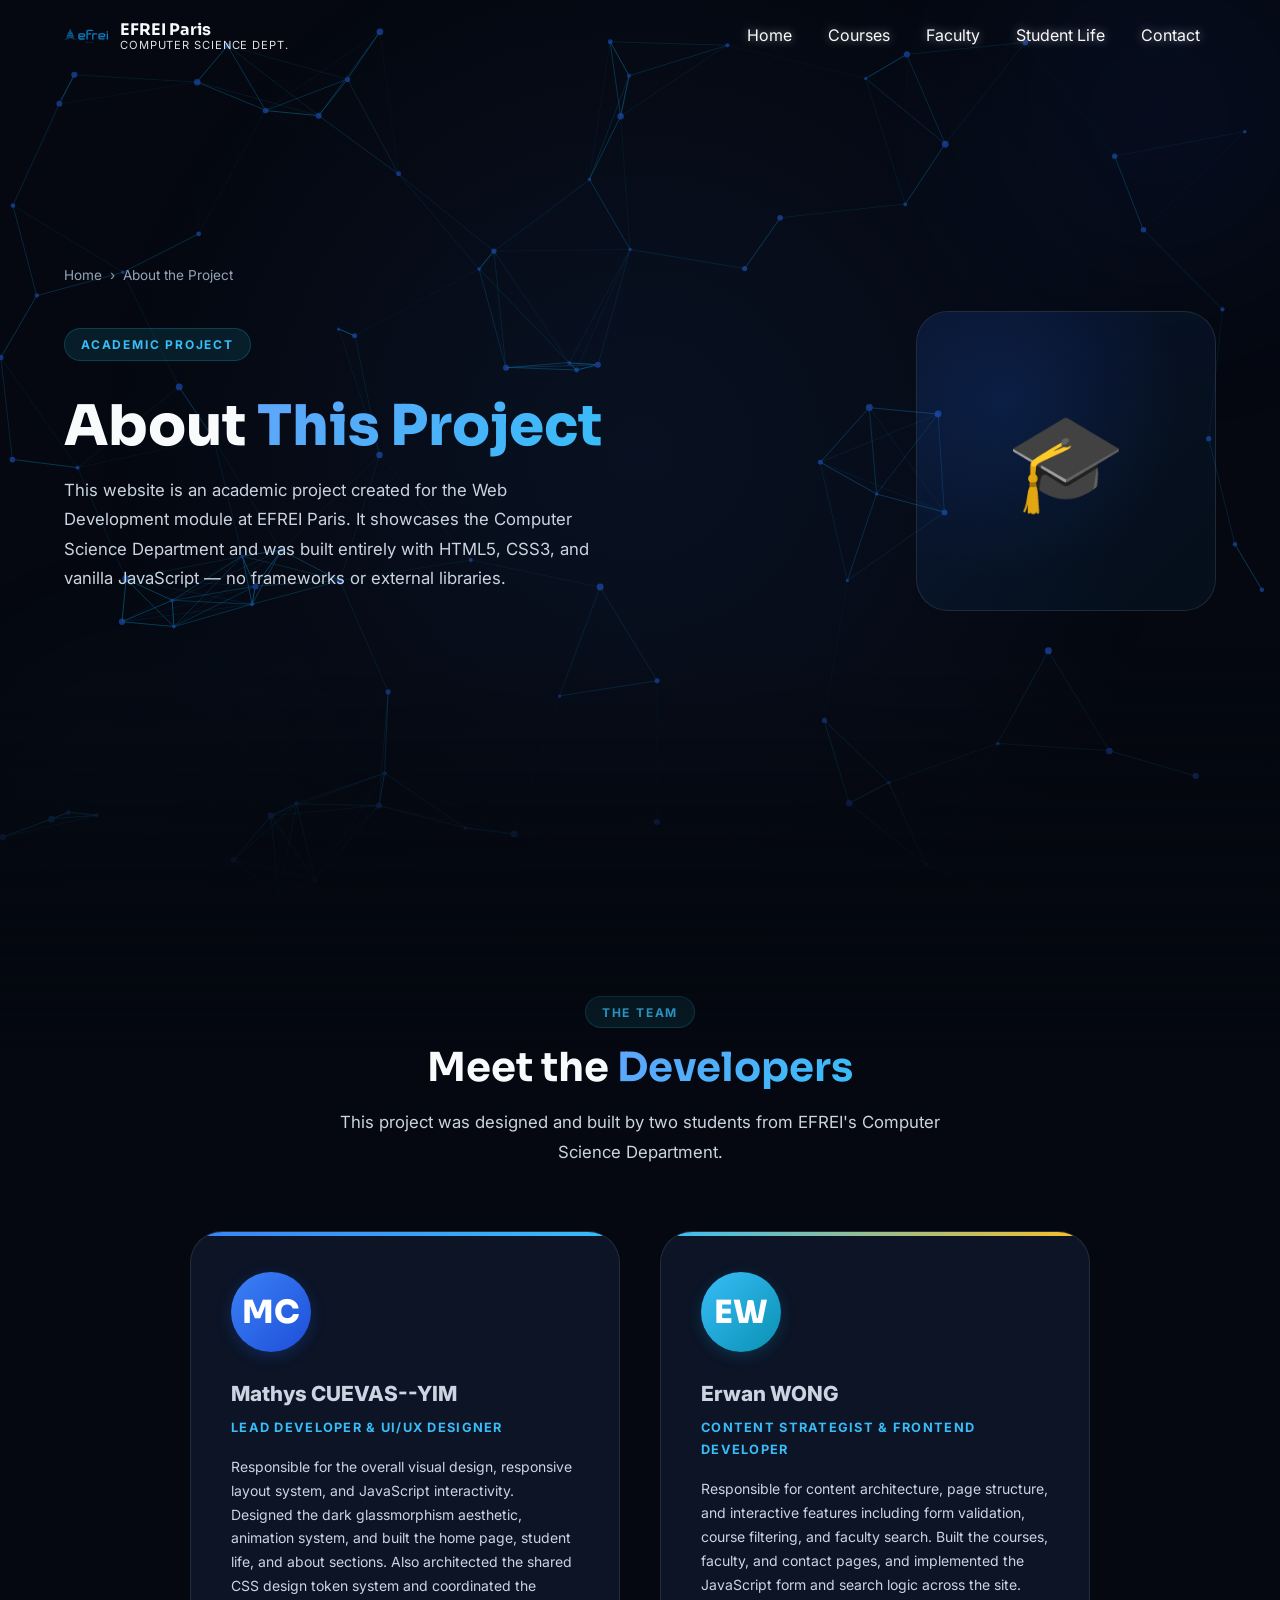
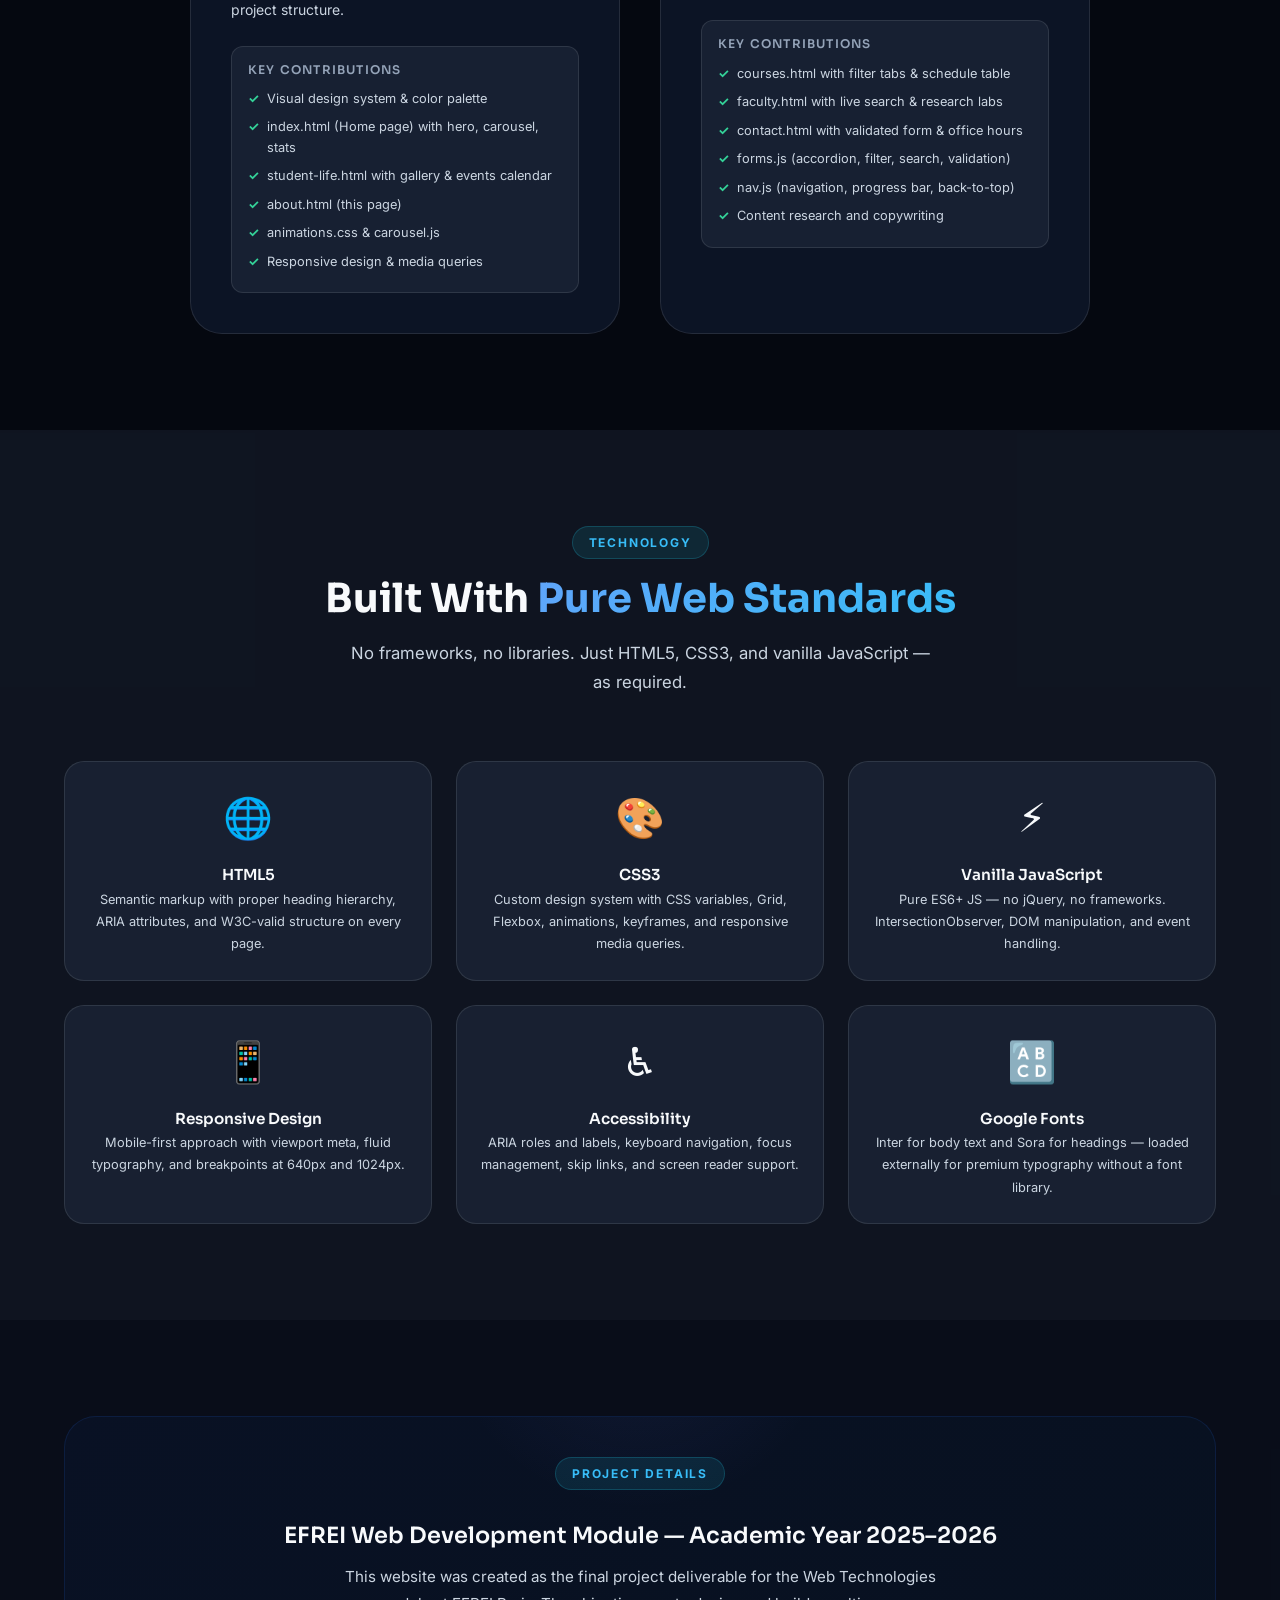
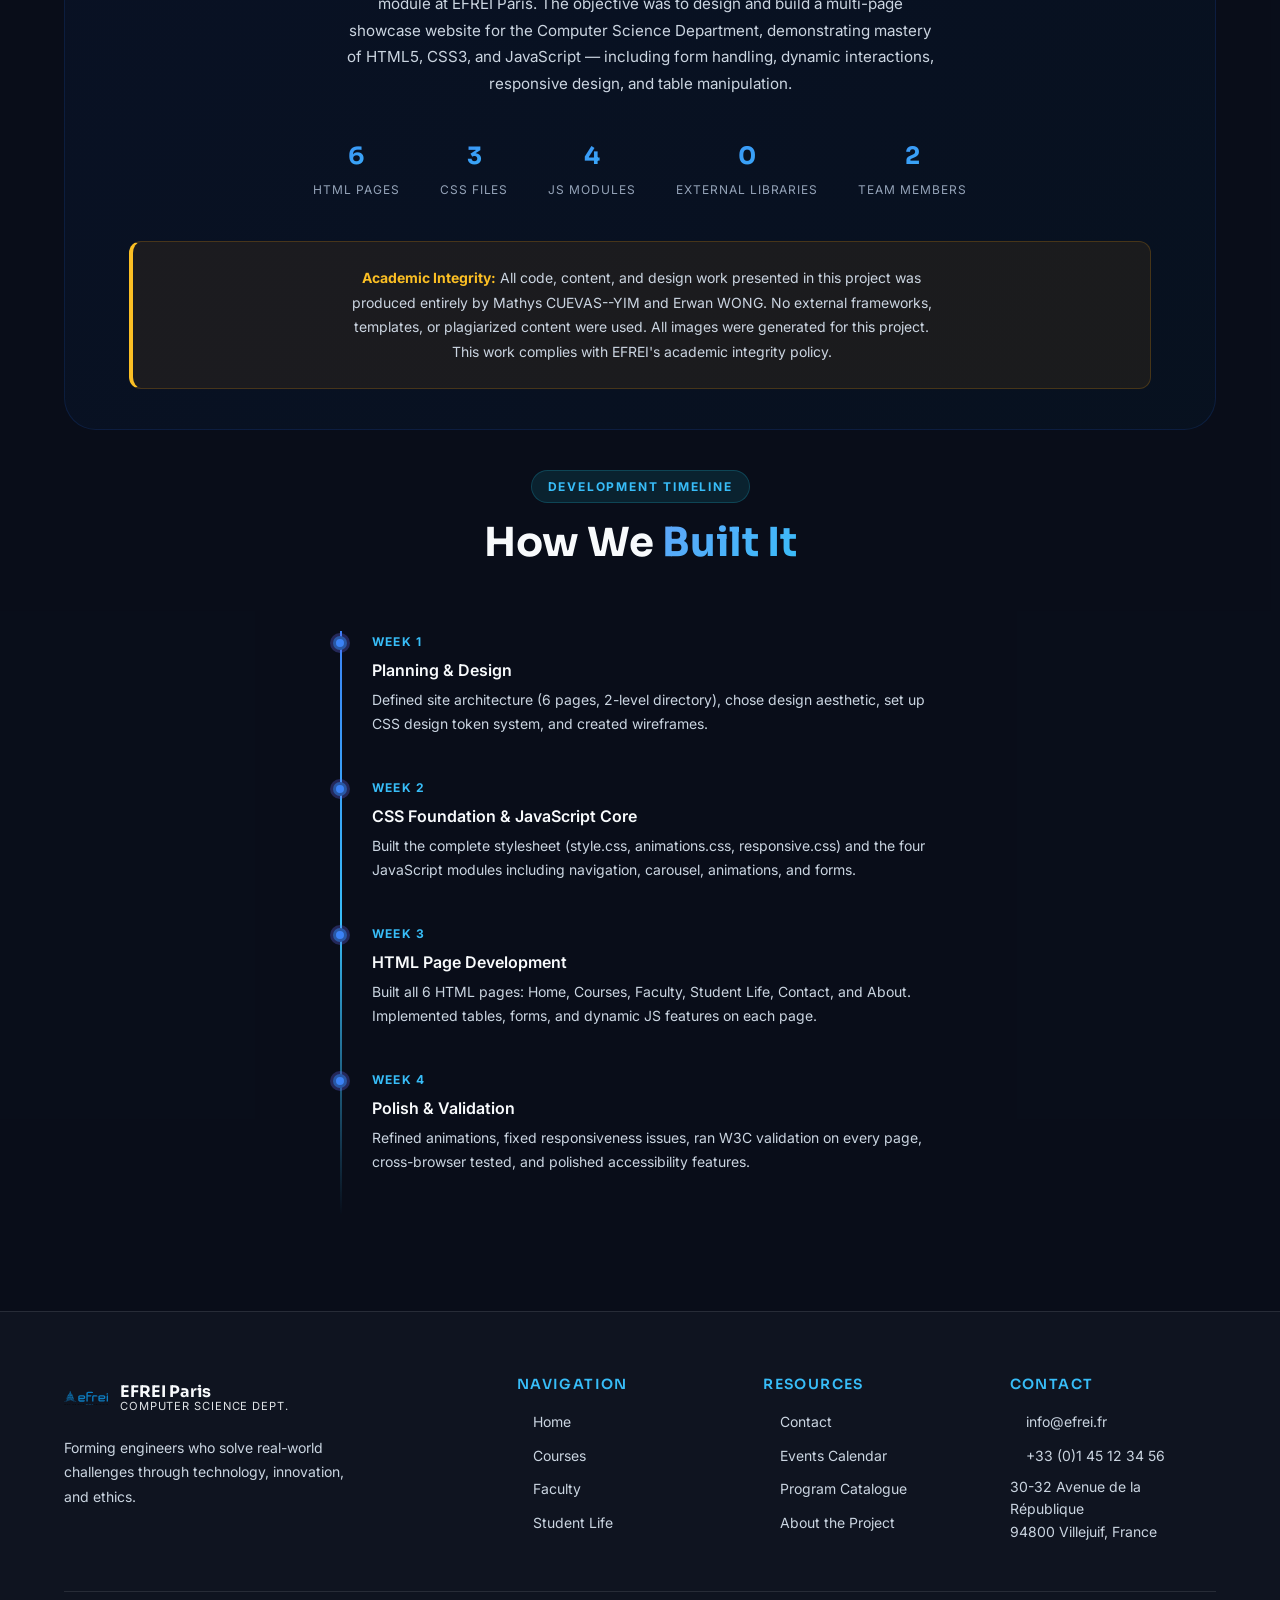
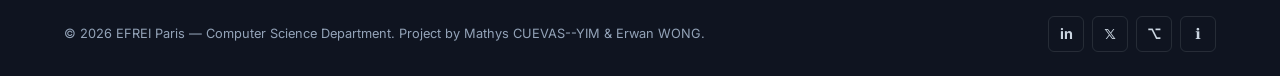
==== commit ef86414f: "Implement professional dark tech theme, interactive network background, and seamless full-height pag" ====
--- a/pages/about.html
+++ b/pages/about.html
@@ -371,7 +371,7 @@
 </section>
 
 <!-- ===== TEAM MEMBERS ===== -->
-<section class="section" style="background:var(--bg-primary);" aria-label="Project team members">
+<section class="section section-blend-top" aria-label="Project team members">
   <div class="container">
     <div class="section-header reveal">
       <span class="section-label">The Team</span>
--- a/assets/css/style.css
+++ b/assets/css/style.css
@@ -9,25 +9,25 @@
 /* ---- CSS Variables / Design Tokens ---- */
 :root {
   /* Colors */
-  --bg-primary:    #ffffff;
-  --bg-secondary:  #f8fafc;
-  --bg-tertiary:   #f1f5f9;
-  --surface:       rgba(255, 255, 255, 0.95);
-  --glass:         rgba(255, 255, 255, 0.7);
-  --glass-border:  rgba(15, 23, 42, 0.1);
-
-  --color-primary:  #2563eb;
+  --bg-primary:    rgba(15, 23, 42, 0.4);
+  --bg-secondary:  rgba(30, 41, 59, 0.4);
+  --bg-tertiary:   #050810; /* Solid very dark blue-black for body */
+  --surface:       rgba(15, 23, 42, 0.85); /* Dark surfaces */
+  --glass:         rgba(30, 41, 59, 0.65);
+  --glass-border:  rgba(255, 255, 255, 0.1);
+
+  --color-primary:  #3b82f6;
   --color-primary-light: #60a5fa;
   --color-primary-dark:  #1d4ed8;
-  --color-accent:   #0ea5e9;
-  --color-gold:     #f59e0b;
-  --color-success:  #10b981;
-  --color-error:    #ef4444;
-  --color-warning:  #f59e0b;
-
-  --text-primary:   #0f172a;
-  --text-secondary: #334155;
-  --text-muted:     #64748b;
+  --color-accent:   #38bdf8;
+  --color-gold:     #fbbf24;
+  --color-success:  #34d399;
+  --color-error:    #f87171;
+  --color-warning:  #fbbf24;
+
+  --text-primary:   #f8fafc;
+  --text-secondary: #cbd5e1;
+  --text-muted:     #94a3b8;
 
   /* Typography */
   --font-body:      'Inter', system-ui, sans-serif;
@@ -41,6 +41,7 @@
   --space-xl:   2.5rem;
   --space-2xl:  4rem;
   --space-3xl:  6rem;
+  --space-4xl:  8rem;
 
   /* Border Radius */
   --radius-sm:  0.375rem;
@@ -80,12 +81,16 @@
 
 body {
   font-family: var(--font-body);
-  background-color: var(--bg-primary);
+  background-color: var(--bg-tertiary);
   color: var(--text-primary);
   line-height: 1.6;
   min-height: 100vh;
   overflow-x: hidden;
-}
+  position: relative;
+  z-index: 0;
+}
+
+
 
 img {
   max-width: 100%;
@@ -339,7 +344,7 @@
 }
 
 #site-header.scrolled {
-  background: rgba(255, 255, 255, 0.95);
+  background: rgba(15, 23, 42, 0.95);
   backdrop-filter: blur(20px);
   -webkit-backdrop-filter: blur(20px);
   box-shadow: 0 1px 0 var(--glass-border), var(--shadow-md);
@@ -648,38 +653,71 @@
    PAGE HERO (inner pages)
    =================================================== */
 .page-hero {
-  padding: calc(var(--header-height) + var(--space-3xl)) 0 var(--space-3xl);
-  background-image: linear-gradient(rgba(255, 255, 255, 0.65), rgba(255, 255, 255, 0.65)), url('../images/Campus.png');
-  background-size: cover;
-  background-position: center;
+  min-height: 100vh;
+  display: flex;
+  align-items: center;
+  padding: var(--header-height) 0 var(--space-3xl);
+  background: transparent;
   position: relative;
   overflow: hidden;
 }
 
+/* Atmospheric bottom fade to blend with content */
 .page-hero::before {
   content: '';
   position: absolute;
-  top: -50%;
-  right: -20%;
-  width: 600px;
-  height: 600px;
-  background: radial-gradient(circle, rgba(99, 102, 241, 0.12) 0%, transparent 70%);
+  bottom: 0;
+  left: 0;
+  width: 100%;
+  height: 250px;
+  background: linear-gradient(to top, var(--bg-tertiary), transparent);
+  z-index: 1;
   pointer-events: none;
 }
 
 .page-hero::after {
   content: '';
   position: absolute;
-  bottom: -30%;
-  left: -10%;
-  width: 400px;
-  height: 400px;
-  background: radial-gradient(circle, rgba(34, 211, 238, 0.08) 0%, transparent 70%);
+  top: 50%;
+  left: 50%;
+  transform: translate(-50%, -50%);
+  width: 100vw;
+  height: 100vh;
+  background: radial-gradient(circle at 50% 50%, rgba(59, 130, 246, 0.08) 0%, transparent 70%);
   pointer-events: none;
+  z-index: 0;
 }
 
 .page-hero-content {
   position: relative;
+  z-index: 2;
+  width: 100%;
+}
+
+/* Seamless Section Transitions */
+.section {
+  padding: var(--space-3xl) 0;
+  position: relative;
+}
+
+/* Remove hard borders that break the flow */
+.stats-section, .carousel-section, .quick-links-section, .news-section {
+  border: none !important;
+}
+
+.section-blend-top {
+  position: relative;
+}
+
+.section-blend-top::before {
+  content: '';
+  position: absolute;
+  top: 0;
+  left: 0;
+  width: 100%;
+  height: 150px;
+  background: linear-gradient(to bottom, var(--bg-tertiary), transparent);
+  pointer-events: none;
   z-index: 1;
 }
 
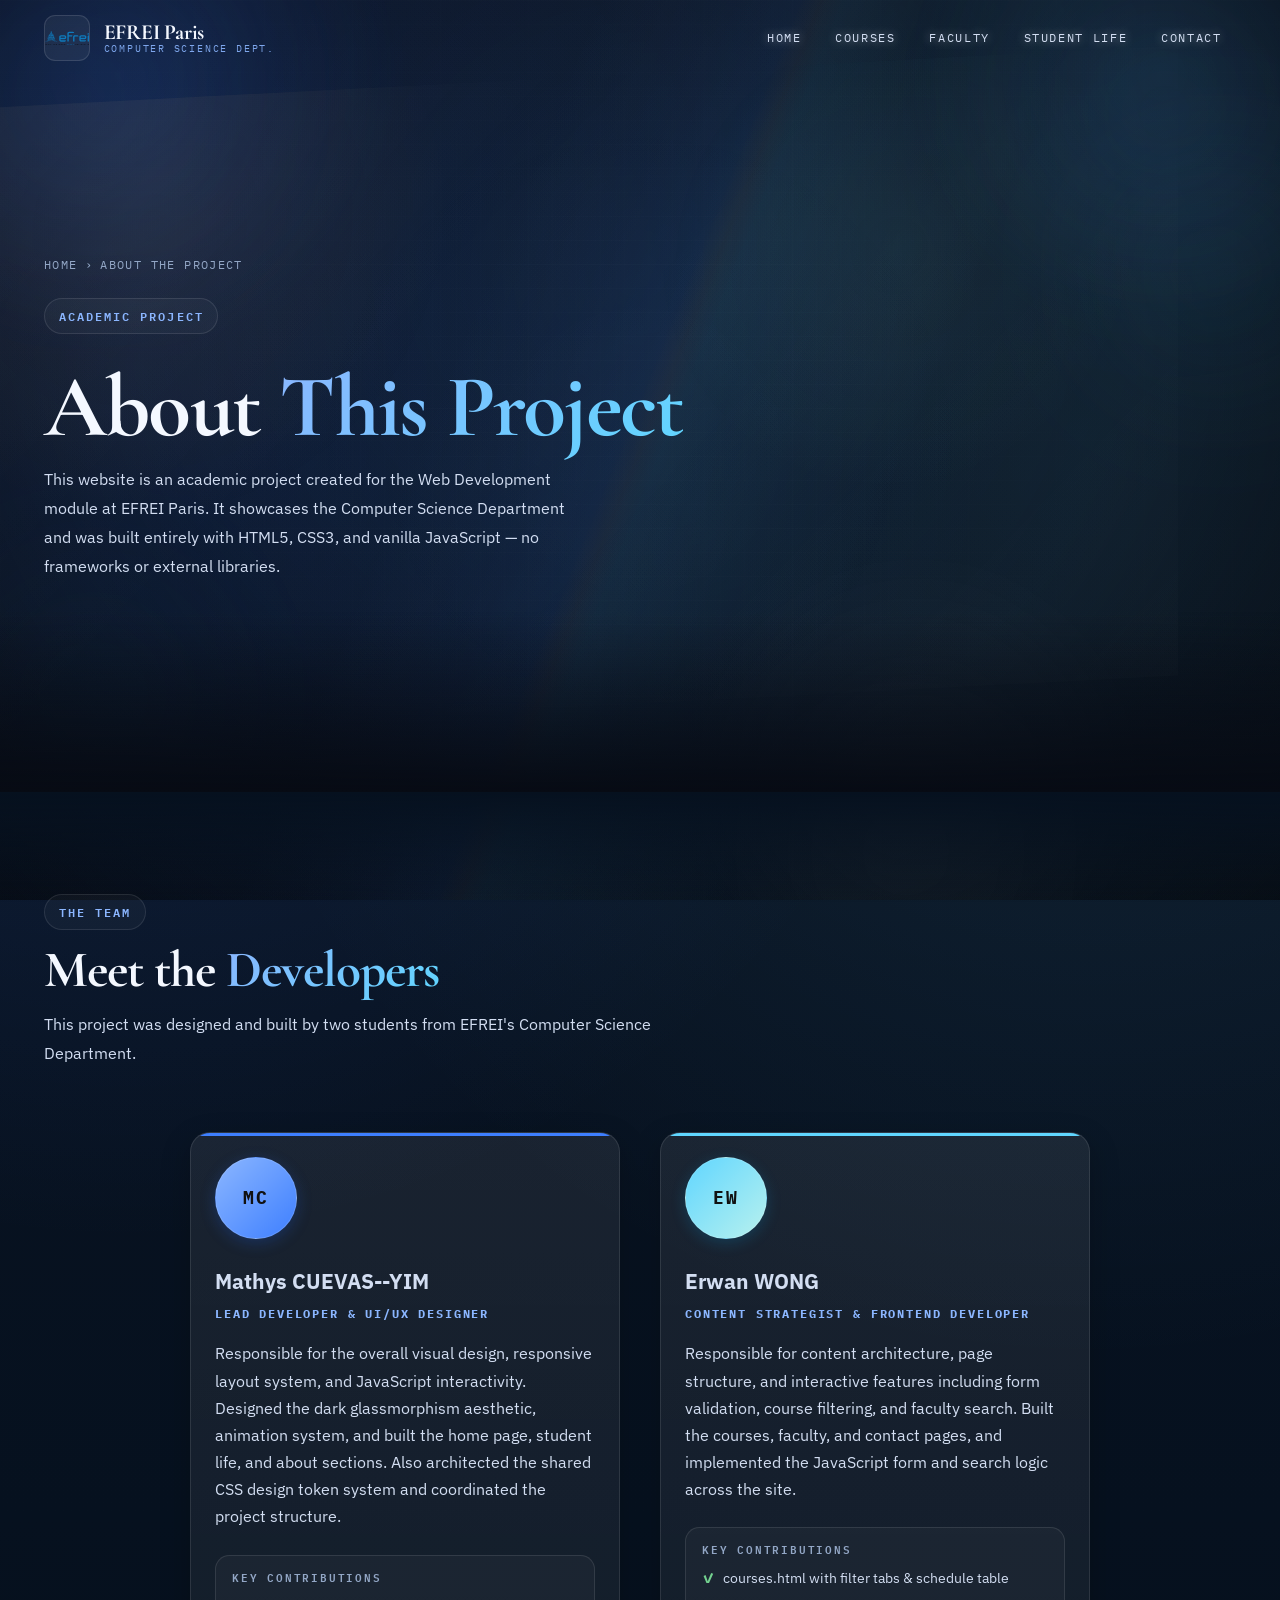
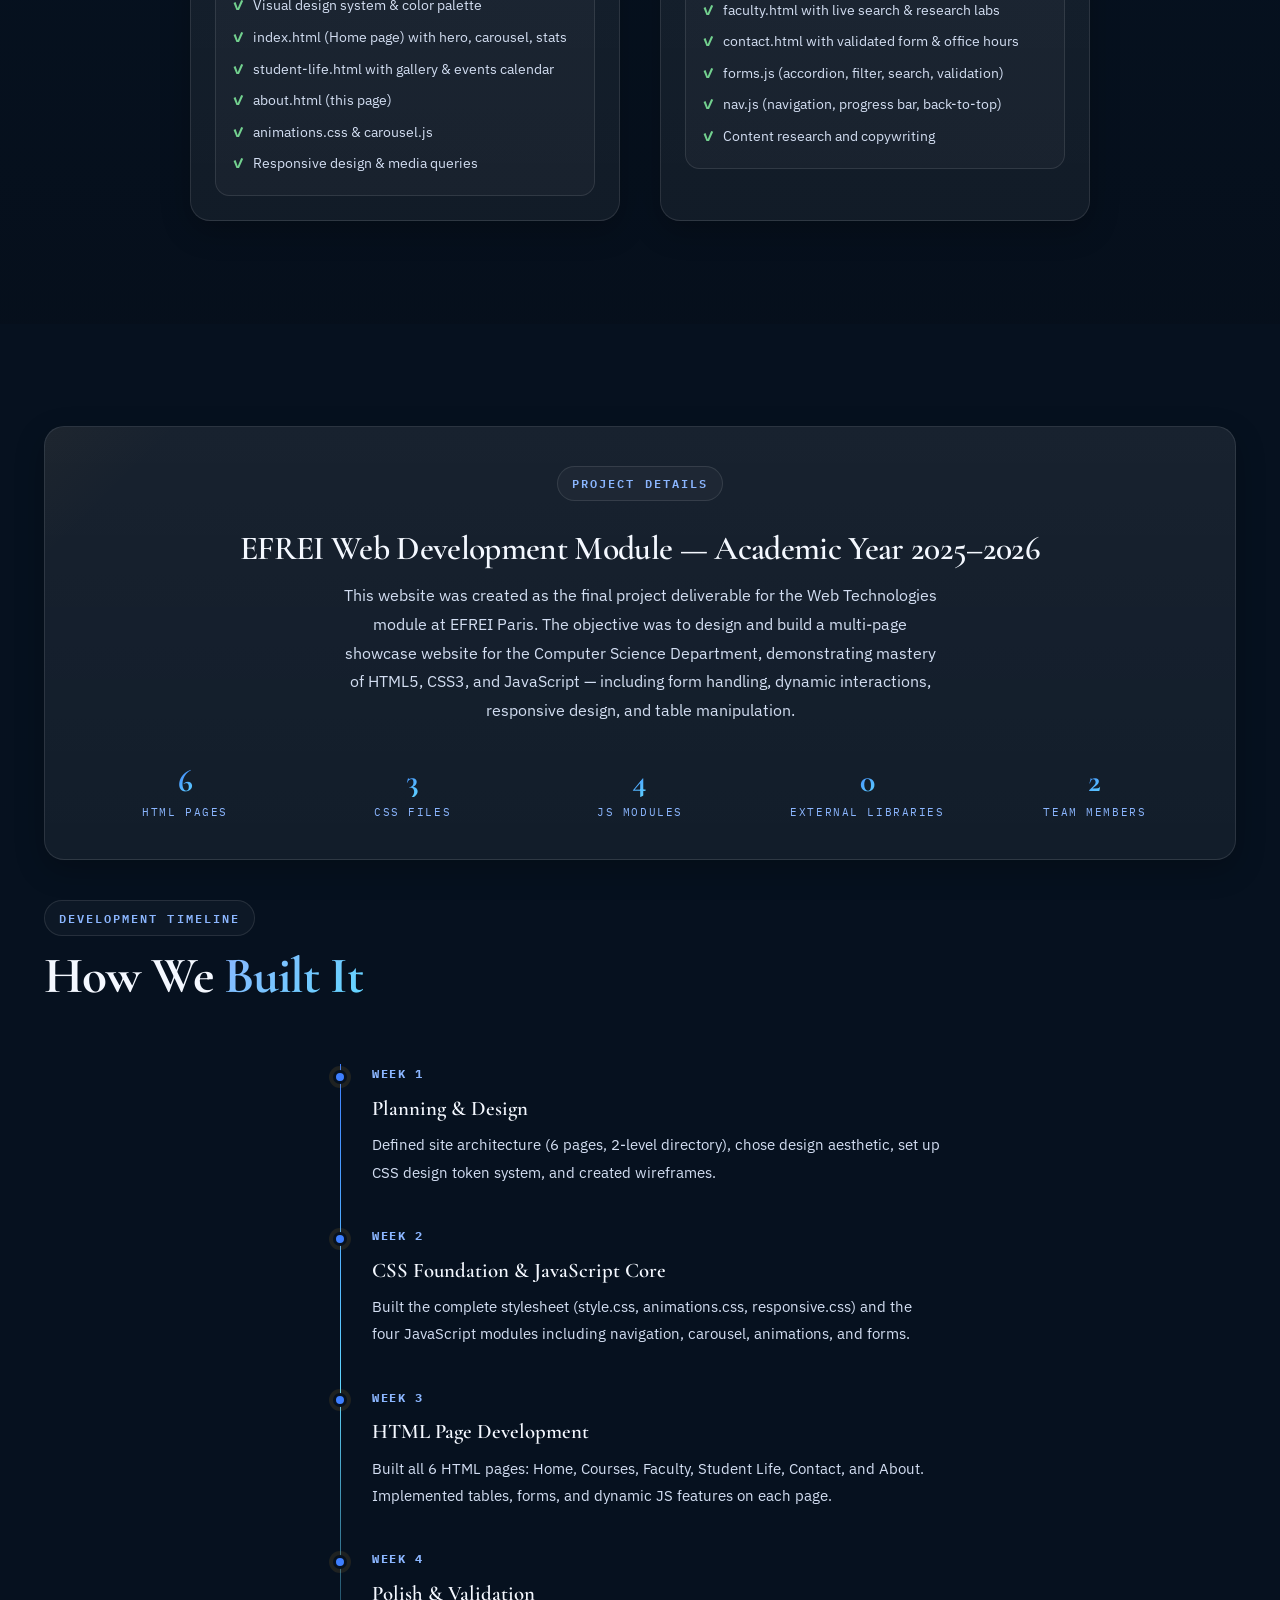
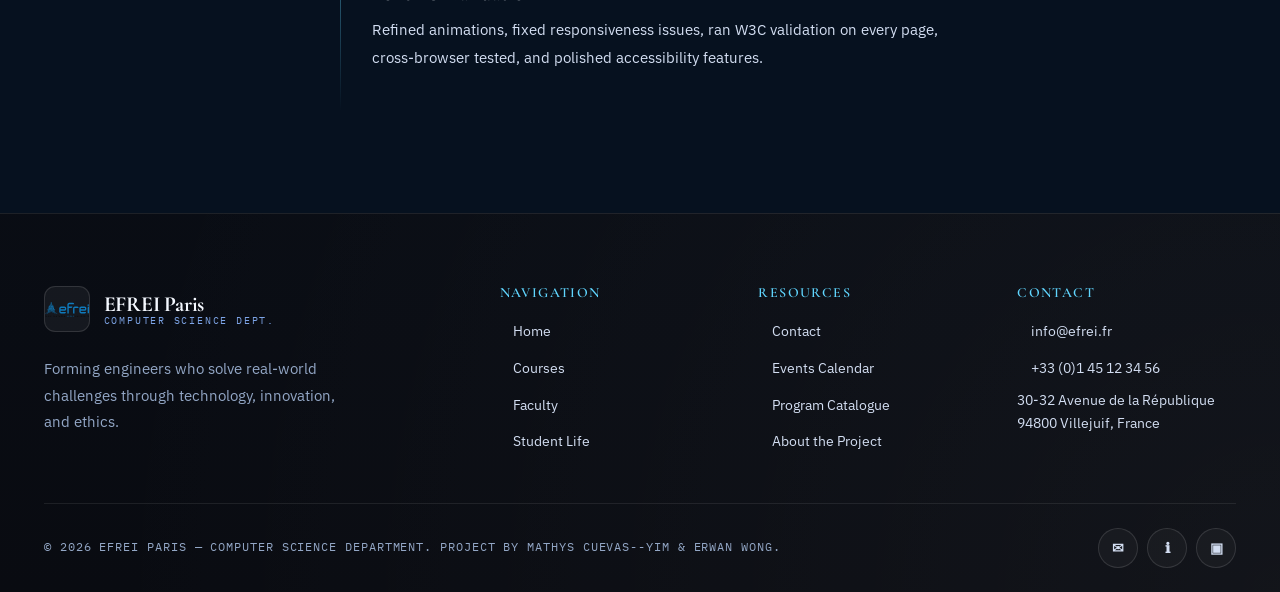
==== commit 6fafd3ae: "UI Refinements: Faculty profiles, layout centering, remove duplicate social links, fix typing animat" ====
--- a/pages/about.html
+++ b/pages/about.html
@@ -1,9 +1,11 @@
 <!DOCTYPE html>
 <html lang="en">
+
 <head>
   <meta charset="UTF-8">
   <meta name="viewport" content="width=device-width, initial-scale=1.0">
-  <meta name="description" content="About this project — EFREI CS Department website built by Mathys CUEVAS--YIM and Erwan WONG for the Web Development module.">
+  <meta name="description"
+    content="About this project — EFREI CS Department website built by Mathys CUEVAS--YIM and Erwan WONG for the Web Development module.">
   <meta name="keywords" content="EFREI project, about, team, web development, HTML CSS JavaScript">
   <meta name="author" content="Mathys CUEVAS--YIM, Erwan WONG">
   <title>About the Project — EFREI Computer Science</title>
@@ -188,7 +190,7 @@
     }
 
     .tech-item:hover {
-      border-color: rgba(99,102,241,0.3);
+      border-color: rgba(99, 102, 241, 0.3);
       transform: translateY(-4px);
       box-shadow: var(--shadow-glow);
     }
@@ -230,7 +232,7 @@
       transform: translateX(-50%);
       width: 400px;
       height: 400px;
-      background: radial-gradient(circle, rgba(99,102,241,0.1), transparent 70%);
+      background: radial-gradient(circle, rgba(99, 102, 241, 0.1), transparent 70%);
       pointer-events: none;
     }
 
@@ -252,13 +254,21 @@
     .project-meta-row {
       display: flex;
       justify-content: center;
+      align-items: center;
       gap: var(--space-xl);
-      margin-top: var(--space-xl);
+      margin: var(--space-xl) auto 0 auto;
       flex-wrap: wrap;
+      width: 100%;
     }
 
     .project-meta-item {
       text-align: center;
+      flex: 1 1 0;
+      min-width: 120px;
+      display: flex;
+      flex-direction: column;
+      align-items: center;
+      justify-content: center;
     }
 
     .project-meta-value {
@@ -299,341 +309,292 @@
       color: var(--color-gold);
     }
   </style>
+  <link rel="stylesheet" href="../assets/css/rebrand.css">
+  <link rel="stylesheet" href="../assets/css/rebrand-blue.css">
 </head>
+
 <body>
 
-<div id="scroll-progress" role="progressbar" aria-label="Page scroll progress"></div>
-
-<!-- ===== HEADER ===== -->
-<header id="site-header">
-  <div class="container header-inner">
-    <a href="../index.html" class="site-logo" aria-label="EFREI CS Department Home">
-      <div class="logo-mark" aria-hidden="true">
-        <img src="../assets/images/Logo_Efrei_2022.svg" alt="EFREI Paris Logo">
-      </div>
-      <div class="logo-text">
-        <span class="logo-title">EFREI Paris</span>
-        <span class="logo-sub">Computer Science Dept.</span>
-      </div>
-    </a>
-    <nav class="main-nav" aria-label="Main navigation">
-      <ul>
-        <li><a href="../index.html">Home</a></li>
-        <li><a href="courses.html">Courses</a></li>
-        <li><a href="faculty.html">Faculty</a></li>
-        <li><a href="student-life.html">Student Life</a></li>
-        <li><a href="contact.html">Contact</a></li>
-      </ul>
-    </nav>
-    <button class="hamburger" id="hamburger" aria-label="Open navigation menu" aria-expanded="false" aria-controls="mobile-nav">
-      <span></span><span></span><span></span>
-    </button>
-  </div>
-</header>
-
-<nav class="mobile-nav" id="mobile-nav" aria-label="Mobile navigation">
-  <ul>
-    <li><a href="../index.html">Home</a></li>
-    <li><a href="courses.html">Courses</a></li>
-    <li><a href="faculty.html">Faculty</a></li>
-    <li><a href="student-life.html">Student Life</a></li>
-    <li><a href="contact.html">Contact</a></li>
-    <li><a href="about.html" class="active">About the Project</a></li>
-  </ul>
-</nav>
-
-<!-- ===== PAGE HERO ===== -->
-<main>
-<section class="page-hero" aria-label="About page hero">
-  <div class="hero-orb hero-orb-1" aria-hidden="true"></div>
-  <div class="hero-orb hero-orb-2" aria-hidden="true"></div>
-  <div class="container page-hero-content">
-    <nav class="breadcrumb" aria-label="Breadcrumb">
-      <a href="../index.html">Home</a>
-      <span aria-hidden="true">›</span>
-      <span aria-current="page">About the Project</span>
-    </nav>
-    <div class="about-hero-layout">
-      <div class="about-hero-text">
-        <span class="section-label">Academic Project</span>
-        <h1 class="mt-md">About <span class="gradient-text">This Project</span></h1>
-        <p class="section-desc mt-md" style="margin-left:0; text-align:left; max-width: 540px;">
-          This website is an academic project created for the Web Development module at EFREI Paris.
-          It showcases the Computer Science Department and was built entirely with HTML5, CSS3, and
-          vanilla JavaScript — no frameworks or external libraries.
-        </p>
-      </div>
-      <div class="about-hero-visual" aria-hidden="true">
-        <span style="position:relative;z-index:1;">🎓</span>
-      </div>
-    </div>
-  </div>
-</section>
-
-<!-- ===== TEAM MEMBERS ===== -->
-<section class="section section-blend-top" aria-label="Project team members">
-  <div class="container">
-    <div class="section-header reveal">
-      <span class="section-label">The Team</span>
-      <h2 class="section-title">Meet the <span>Developers</span></h2>
-      <p class="section-desc">This project was designed and built by two students from EFREI's Computer Science Department.</p>
-    </div>
-
-    <div class="about-team-grid">
-
-      <!-- Member 1 -->
-      <article class="member-card reveal">
-        <div class="member-avatar" aria-hidden="true">MC</div>
-        <p class="member-name">Mathys CUEVAS--YIM</p>
-        <p class="member-role">Lead Developer &amp; UI/UX Designer</p>
-        <p class="member-desc">
-          Responsible for the overall visual design, responsive layout system, and JavaScript interactivity.
-          Designed the dark glassmorphism aesthetic, animation system, and built the home page, student life,
-          and about sections. Also architected the shared CSS design token system and coordinated the project structure.
-        </p>
-        <div class="member-contributions">
-          <h4>Key Contributions</h4>
-          <ul class="contribution-list">
-            <li>Visual design system &amp; color palette</li>
-            <li>index.html (Home page) with hero, carousel, stats</li>
-            <li>student-life.html with gallery &amp; events calendar</li>
-            <li>about.html (this page)</li>
-            <li>animations.css &amp; carousel.js</li>
-            <li>Responsive design &amp; media queries</li>
-          </ul>
-        </div>
-      </article>
-
-      <!-- Member 2 -->
-      <article class="member-card reveal delay-1">
-        <div class="member-avatar" aria-hidden="true">EW</div>
-        <p class="member-name">Erwan WONG</p>
-        <p class="member-role">Content Strategist &amp; Frontend Developer</p>
-        <p class="member-desc">
-          Responsible for content architecture, page structure, and interactive features including form
-          validation, course filtering, and faculty search. Built the courses, faculty, and contact pages,
-          and implemented the JavaScript form and search logic across the site.
-        </p>
-        <div class="member-contributions">
-          <h4>Key Contributions</h4>
-          <ul class="contribution-list">
-            <li>courses.html with filter tabs &amp; schedule table</li>
-            <li>faculty.html with live search &amp; research labs</li>
-            <li>contact.html with validated form &amp; office hours</li>
-            <li>forms.js (accordion, filter, search, validation)</li>
-            <li>nav.js (navigation, progress bar, back-to-top)</li>
-            <li>Content research and copywriting</li>
-          </ul>
-        </div>
-      </article>
-
-    </div>
-  </div>
-</section>
-
-<!-- ===== TECH STACK ===== -->
-<section class="tech-section section" aria-label="Technologies used">
-  <div class="container">
-    <div class="section-header reveal">
-      <span class="section-label">Technology</span>
-      <h2 class="section-title">Built With <span>Pure Web Standards</span></h2>
-      <p class="section-desc">No frameworks, no libraries. Just HTML5, CSS3, and vanilla JavaScript — as required.</p>
-    </div>
-
-    <div class="tech-stack-grid">
-
-      <div class="tech-item reveal">
-        <div class="tech-icon" aria-hidden="true">🌐</div>
-        <h4>HTML5</h4>
-        <p>Semantic markup with proper heading hierarchy, ARIA attributes, and W3C-valid structure on every page.</p>
-      </div>
-
-      <div class="tech-item reveal delay-1">
-        <div class="tech-icon" aria-hidden="true">🎨</div>
-        <h4>CSS3</h4>
-        <p>Custom design system with CSS variables, Grid, Flexbox, animations, keyframes, and responsive media queries.</p>
-      </div>
-
-      <div class="tech-item reveal delay-2">
-        <div class="tech-icon" aria-hidden="true">⚡</div>
-        <h4>Vanilla JavaScript</h4>
-        <p>Pure ES6+ JS — no jQuery, no frameworks. IntersectionObserver, DOM manipulation, and event handling.</p>
-      </div>
-
-      <div class="tech-item reveal">
-        <div class="tech-icon" aria-hidden="true">📱</div>
-        <h4>Responsive Design</h4>
-        <p>Mobile-first approach with viewport meta, fluid typography, and breakpoints at 640px and 1024px.</p>
-      </div>
-
-      <div class="tech-item reveal delay-1">
-        <div class="tech-icon" aria-hidden="true">♿</div>
-        <h4>Accessibility</h4>
-        <p>ARIA roles and labels, keyboard navigation, focus management, skip links, and screen reader support.</p>
-      </div>
-
-      <div class="tech-item reveal delay-2">
-        <div class="tech-icon" aria-hidden="true">🔠</div>
-        <h4>Google Fonts</h4>
-        <p>Inter for body text and Sora for headings — loaded externally for premium typography without a font library.</p>
-      </div>
-
-    </div>
-  </div>
-</section>
-
-<!-- ===== PROJECT CONTEXT ===== -->
-<section class="context-section section" aria-label="Project context and details">
-  <div class="container">
-
-    <div class="context-card reveal">
-      <div class="context-card-content">
-        <span class="section-label" style="display:inline-block;">Project Details</span>
-        <h3 class="mt-md">EFREI Web Development Module — Academic Year 2025–2026</h3>
-        <p>
-          This website was created as the final project deliverable for the Web Technologies module at EFREI Paris.
-          The objective was to design and build a multi-page showcase website for the Computer Science Department,
-          demonstrating mastery of HTML5, CSS3, and JavaScript — including form handling, dynamic interactions,
-          responsive design, and table manipulation.
-        </p>
-
-        <div class="project-meta-row">
-          <div class="project-meta-item">
-            <span class="project-meta-value">6</span>
-            <span class="project-meta-label">HTML pages</span>
-          </div>
-          <div class="project-meta-item">
-            <span class="project-meta-value">3</span>
-            <span class="project-meta-label">CSS files</span>
-          </div>
-          <div class="project-meta-item">
-            <span class="project-meta-value">4</span>
-            <span class="project-meta-label">JS modules</span>
-          </div>
-          <div class="project-meta-item">
-            <span class="project-meta-value">0</span>
-            <span class="project-meta-label">External libraries</span>
-          </div>
-          <div class="project-meta-item">
-            <span class="project-meta-value">2</span>
-            <span class="project-meta-label">Team members</span>
-          </div>
-        </div>
-
-        <div class="integrity-note mt-xl">
-          <p>
-            <strong>Academic Integrity:</strong> All code, content, and design work presented in this project
-            was produced entirely by Mathys CUEVAS--YIM and Erwan WONG. No external frameworks, templates,
-            or plagiarized content were used. All images were generated for this project. This work complies
-            with EFREI's academic integrity policy.
-          </p>
-        </div>
-      </div>
-    </div>
-
-    <!-- Feature timeline -->
-    <div class="section-header reveal mt-xl">
-      <span class="section-label">Development Timeline</span>
-      <h2 class="section-title">How We <span>Built It</span></h2>
-    </div>
-
-    <div class="timeline reveal" style="max-width:600px;margin:0 auto;" role="list">
-
-      <div class="timeline-item" role="listitem">
-        <div class="timeline-dot" aria-hidden="true"></div>
-        <p class="timeline-year">Week 1</p>
-        <p class="timeline-title">Planning &amp; Design</p>
-        <p class="timeline-desc">Defined site architecture (6 pages, 2-level directory), chose design aesthetic, set up CSS design token system, and created wireframes.</p>
-      </div>
-
-      <div class="timeline-item" role="listitem">
-        <div class="timeline-dot" aria-hidden="true"></div>
-        <p class="timeline-year">Week 2</p>
-        <p class="timeline-title">CSS Foundation &amp; JavaScript Core</p>
-        <p class="timeline-desc">Built the complete stylesheet (style.css, animations.css, responsive.css) and the four JavaScript modules including navigation, carousel, animations, and forms.</p>
-      </div>
-
-      <div class="timeline-item" role="listitem">
-        <div class="timeline-dot" aria-hidden="true"></div>
-        <p class="timeline-year">Week 3</p>
-        <p class="timeline-title">HTML Page Development</p>
-        <p class="timeline-desc">Built all 6 HTML pages: Home, Courses, Faculty, Student Life, Contact, and About. Implemented tables, forms, and dynamic JS features on each page.</p>
-      </div>
-
-      <div class="timeline-item" role="listitem">
-        <div class="timeline-dot" aria-hidden="true"></div>
-        <p class="timeline-year">Week 4</p>
-        <p class="timeline-title">Polish &amp; Validation</p>
-        <p class="timeline-desc">Refined animations, fixed responsiveness issues, ran W3C validation on every page, cross-browser tested, and polished accessibility features.</p>
-      </div>
-
-    </div>
-
-  </div>
-</section>
-
-</main>
-
-<!-- ===== FOOTER ===== -->
-<footer id="site-footer" aria-label="Site footer">
-  <div class="container">
-    <div class="footer-grid">
-      <div class="footer-brand">
-        <a href="../index.html" class="site-logo" aria-label="EFREI home">
-          <div class="logo-mark" aria-hidden="true">
-            <img src="../assets/images/Logo_Efrei_2022.svg" alt="EFREI Paris Logo">
-          </div>
-          <div class="logo-text">
-            <span class="logo-title">EFREI Paris</span>
-            <span class="logo-sub">Computer Science Dept.</span>
-          </div>
-        </a>
-        <p>Forming engineers who solve real-world challenges through technology, innovation, and ethics.</p>
-      </div>
-      <nav class="footer-col" aria-label="Quick links footer">
-        <h5>Navigation</h5>
+  <div id="scroll-progress" role="progressbar" aria-label="Page scroll progress"></div>
+
+  <!-- ===== HEADER ===== -->
+  <header id="site-header">
+    <div class="container header-inner">
+      <a href="../index.html" class="site-logo" aria-label="EFREI CS Department Home">
+        <div class="logo-mark" aria-hidden="true">
+          <img src="../assets/images/Logo_Efrei_2022.svg" alt="EFREI Paris Logo">
+        </div>
+        <div class="logo-text">
+          <span class="logo-title">EFREI Paris</span>
+          <span class="logo-sub">Computer Science Dept.</span>
+        </div>
+      </a>
+      <nav class="main-nav" aria-label="Main navigation">
         <ul>
           <li><a href="../index.html">Home</a></li>
           <li><a href="courses.html">Courses</a></li>
           <li><a href="faculty.html">Faculty</a></li>
           <li><a href="student-life.html">Student Life</a></li>
+          <li><a href="contact.html">Contact</a></li>
         </ul>
       </nav>
-      <nav class="footer-col" aria-label="Resources footer">
-        <h5>Resources</h5>
-        <ul>
-          <li><a href="contact.html">Contact</a></li>
-          <li><a href="student-life.html">Events Calendar</a></li>
-          <li><a href="courses.html">Program Catalogue</a></li>
-          <li><a href="about.html">About the Project</a></li>
-        </ul>
-      </nav>
-      <div class="footer-col">
-        <h5>Contact</h5>
-        <ul>
-          <li><a href="mailto:info@efrei.fr">info@efrei.fr</a></li>
-          <li><a href="tel:+33145123456">+33 (0)1 45 12 34 56</a></li>
-          <li><address style="font-style:normal;color:var(--text-secondary);font-size:0.875rem;">30-32 Avenue de la République<br>94800 Villejuif, France</address></li>
-        </ul>
+      <button class="hamburger" id="hamburger" aria-label="Open navigation menu" aria-expanded="false"
+        aria-controls="mobile-nav">
+        <span></span><span></span><span></span>
+      </button>
+    </div>
+  </header>
+
+  <nav class="mobile-nav" id="mobile-nav" aria-label="Mobile navigation">
+    <ul>
+      <li><a href="../index.html">Home</a></li>
+      <li><a href="courses.html">Courses</a></li>
+      <li><a href="faculty.html">Faculty</a></li>
+      <li><a href="student-life.html">Student Life</a></li>
+      <li><a href="contact.html">Contact</a></li>
+      <li><a href="about.html" class="active">About the Project</a></li>
+    </ul>
+  </nav>
+
+  <!-- ===== PAGE HERO ===== -->
+  <main>
+    <section class="page-hero" aria-label="About page hero">
+      <div class="hero-orb hero-orb-1" aria-hidden="true"></div>
+      <div class="hero-orb hero-orb-2" aria-hidden="true"></div>
+      <div class="container page-hero-content">
+        <nav class="breadcrumb" aria-label="Breadcrumb">
+          <a href="../index.html">Home</a>
+          <span aria-hidden="true">›</span>
+          <span aria-current="page">About the Project</span>
+        </nav>
+        <div class="about-hero-layout">
+          <div class="about-hero-text">
+            <span class="section-label">Academic Project</span>
+            <h1 class="mt-md">About <span class="gradient-text">This Project</span></h1>
+            <p class="section-desc mt-md" style="margin-left:0; text-align:left; max-width: 540px;">
+              This website is an academic project created for the Web Development module at EFREI Paris.
+              It showcases the Computer Science Department and was built entirely with HTML5, CSS3, and
+              vanilla JavaScript — no frameworks or external libraries.
+            </p>
+          </div>
+        </div>
+      </div>
+    </section>
+
+    <!-- ===== TEAM MEMBERS ===== -->
+    <section class="section section-blend-top" aria-label="Project team members">
+      <div class="container">
+        <div class="section-header reveal">
+          <span class="section-label">The Team</span>
+          <h2 class="section-title">Meet the <span>Developers</span></h2>
+          <p class="section-desc">This project was designed and built by two students from EFREI's Computer Science
+            Department.</p>
+        </div>
+
+        <div class="about-team-grid">
+
+          <!-- Member 1 -->
+          <article class="member-card reveal">
+            <div class="member-avatar" aria-hidden="true">MC</div>
+            <p class="member-name">Mathys CUEVAS--YIM</p>
+            <p class="member-role">Lead Developer &amp; UI/UX Designer</p>
+            <p class="member-desc">
+              Responsible for the overall visual design, responsive layout system, and JavaScript interactivity.
+              Designed the dark glassmorphism aesthetic, animation system, and built the home page, student life,
+              and about sections. Also architected the shared CSS design token system and coordinated the project
+              structure.
+            </p>
+            <div class="member-contributions">
+              <h4>Key Contributions</h4>
+              <ul class="contribution-list">
+                <li>Visual design system &amp; color palette</li>
+                <li>index.html (Home page) with hero, carousel, stats</li>
+                <li>student-life.html with gallery &amp; events calendar</li>
+                <li>about.html (this page)</li>
+                <li>animations.css &amp; carousel.js</li>
+                <li>Responsive design &amp; media queries</li>
+              </ul>
+            </div>
+          </article>
+
+          <!-- Member 2 -->
+          <article class="member-card reveal delay-1">
+            <div class="member-avatar" aria-hidden="true">EW</div>
+            <p class="member-name">Erwan WONG</p>
+            <p class="member-role">Content Strategist &amp; Frontend Developer</p>
+            <p class="member-desc">
+              Responsible for content architecture, page structure, and interactive features including form
+              validation, course filtering, and faculty search. Built the courses, faculty, and contact pages,
+              and implemented the JavaScript form and search logic across the site.
+            </p>
+            <div class="member-contributions">
+              <h4>Key Contributions</h4>
+              <ul class="contribution-list">
+                <li>courses.html with filter tabs &amp; schedule table</li>
+                <li>faculty.html with live search &amp; research labs</li>
+                <li>contact.html with validated form &amp; office hours</li>
+                <li>forms.js (accordion, filter, search, validation)</li>
+                <li>nav.js (navigation, progress bar, back-to-top)</li>
+                <li>Content research and copywriting</li>
+              </ul>
+            </div>
+          </article>
+
+        </div>
+      </div>
+    </section>
+
+
+    <!-- ===== PROJECT CONTEXT ===== -->
+    <section class="context-section section" aria-label="Project context and details">
+      <div class="container">
+
+        <div class="context-card reveal">
+          <div class="context-card-content">
+            <span class="section-label" style="display:inline-block;">Project Details</span>
+            <h3 class="mt-md">EFREI Web Development Module — Academic Year 2025–2026</h3>
+            <p>
+              This website was created as the final project deliverable for the Web Technologies module at EFREI Paris.
+              The objective was to design and build a multi-page showcase website for the Computer Science Department,
+              demonstrating mastery of HTML5, CSS3, and JavaScript — including form handling, dynamic interactions,
+              responsive design, and table manipulation.
+            </p>
+
+            <div class="project-meta-row">
+              <div class="project-meta-item">
+                <span class="project-meta-value">6</span>
+                <span class="project-meta-label">HTML pages</span>
+              </div>
+              <div class="project-meta-item">
+                <span class="project-meta-value">3</span>
+                <span class="project-meta-label">CSS files</span>
+              </div>
+              <div class="project-meta-item">
+                <span class="project-meta-value">4</span>
+                <span class="project-meta-label">JS modules</span>
+              </div>
+              <div class="project-meta-item">
+                <span class="project-meta-value">0</span>
+                <span class="project-meta-label">External libraries</span>
+              </div>
+              <div class="project-meta-item">
+                <span class="project-meta-value">2</span>
+                <span class="project-meta-label">Team members</span>
+              </div>
+            </div>
+          </div>
+        </div>
+
+        <!-- Feature timeline -->
+        <div class="section-header reveal mt-xl">
+          <span class="section-label">Development Timeline</span>
+          <h2 class="section-title">How We <span>Built It</span></h2>
+        </div>
+
+        <div class="timeline reveal" style="max-width:600px;margin:0 auto;" role="list">
+
+          <div class="timeline-item" role="listitem">
+            <div class="timeline-dot" aria-hidden="true"></div>
+            <p class="timeline-year">Week 1</p>
+            <p class="timeline-title">Planning &amp; Design</p>
+            <p class="timeline-desc">Defined site architecture (6 pages, 2-level directory), chose design aesthetic, set
+              up CSS design token system, and created wireframes.</p>
+          </div>
+
+          <div class="timeline-item" role="listitem">
+            <div class="timeline-dot" aria-hidden="true"></div>
+            <p class="timeline-year">Week 2</p>
+            <p class="timeline-title">CSS Foundation &amp; JavaScript Core</p>
+            <p class="timeline-desc">Built the complete stylesheet (style.css, animations.css, responsive.css) and the
+              four JavaScript modules including navigation, carousel, animations, and forms.</p>
+          </div>
+
+          <div class="timeline-item" role="listitem">
+            <div class="timeline-dot" aria-hidden="true"></div>
+            <p class="timeline-year">Week 3</p>
+            <p class="timeline-title">HTML Page Development</p>
+            <p class="timeline-desc">Built all 6 HTML pages: Home, Courses, Faculty, Student Life, Contact, and About.
+              Implemented tables, forms, and dynamic JS features on each page.</p>
+          </div>
+
+          <div class="timeline-item" role="listitem">
+            <div class="timeline-dot" aria-hidden="true"></div>
+            <p class="timeline-year">Week 4</p>
+            <p class="timeline-title">Polish &amp; Validation</p>
+            <p class="timeline-desc">Refined animations, fixed responsiveness issues, ran W3C validation on every page,
+              cross-browser tested, and polished accessibility features.</p>
+          </div>
+
+        </div>
+
+      </div>
+    </section>
+
+  </main>
+
+  <!-- ===== FOOTER ===== -->
+  <footer id="site-footer" aria-label="Site footer">
+    <div class="container">
+      <div class="footer-grid">
+        <div class="footer-brand">
+          <a href="../index.html" class="site-logo" aria-label="EFREI home">
+            <div class="logo-mark" aria-hidden="true">
+              <img src="../assets/images/Logo_Efrei_2022.svg" alt="EFREI Paris Logo">
+            </div>
+            <div class="logo-text">
+              <span class="logo-title">EFREI Paris</span>
+              <span class="logo-sub">Computer Science Dept.</span>
+            </div>
+          </a>
+          <p>Forming engineers who solve real-world challenges through technology, innovation, and ethics.</p>
+        </div>
+        <nav class="footer-col" aria-label="Quick links footer">
+          <h5>Navigation</h5>
+          <ul>
+            <li><a href="../index.html">Home</a></li>
+            <li><a href="courses.html">Courses</a></li>
+            <li><a href="faculty.html">Faculty</a></li>
+            <li><a href="student-life.html">Student Life</a></li>
+          </ul>
+        </nav>
+        <nav class="footer-col" aria-label="Resources footer">
+          <h5>Resources</h5>
+          <ul>
+            <li><a href="contact.html">Contact</a></li>
+            <li><a href="student-life.html">Events Calendar</a></li>
+            <li><a href="courses.html">Program Catalogue</a></li>
+            <li><a href="about.html">About the Project</a></li>
+          </ul>
+        </nav>
+        <div class="footer-col">
+          <h5>Contact</h5>
+          <ul>
+            <li><a href="mailto:info@efrei.fr">info@efrei.fr</a></li>
+            <li><a href="tel:+33145123456">+33 (0)1 45 12 34 56</a></li>
+            <li>
+              <address style="font-style:normal;color:var(--text-secondary);font-size:0.875rem;">30-32 Avenue de la
+                République<br>94800 Villejuif, France</address>
+            </li>
+          </ul>
+        </div>
+      </div>
+      <div class="footer-bottom">
+        <p>&copy; 2026 EFREI Paris — Computer Science Department. Project by Mathys CUEVAS--YIM &amp; Erwan WONG.</p>
+        <div class="footer-social" aria-label="Social media links">
+          <a href="contact.html" class="social-icon" aria-label="Contact">✉</a>
+          <a href="about.html" class="social-icon" aria-label="About the project">ℹ</a>
+          <a href="courses.html" class="social-icon" aria-label="Programs">▣</a>
+        </div>
       </div>
     </div>
-    <div class="footer-bottom">
-      <p>&copy; 2026 EFREI Paris — Computer Science Department. Project by Mathys CUEVAS--YIM &amp; Erwan WONG.</p>
-      <div class="footer-social" aria-label="Social media links">
-        <a href="#" class="social-icon" aria-label="LinkedIn">in</a>
-        <a href="#" class="social-icon" aria-label="Twitter/X">𝕏</a>
-        <a href="#" class="social-icon" aria-label="GitHub">⌥</a>
-        <a href="about.html" class="social-icon" aria-label="About the project">ℹ</a>
-      </div>
-    </div>
-  </div>
-</footer>
-
-<button id="back-to-top" aria-label="Scroll back to top">↑</button>
-
-<script src="../assets/js/nav.js"></script>
-<script src="../assets/js/animations.js"></script>
-<script src="../assets/js/forms.js"></script>
+  </footer>
+
+  <button id="back-to-top" aria-label="Scroll back to top">↑</button>
+
+  <script src="../assets/js/nav.js"></script>
+  <script src="../assets/js/animations.js"></script>
+  <script src="../assets/js/forms.js"></script>
 
 </body>
-</html>
+
+</html>
--- a/assets/css/style.css
+++ b/assets/css/style.css
@@ -9,51 +9,53 @@
 /* ---- CSS Variables / Design Tokens ---- */
 :root {
   /* Colors */
-  --bg-primary:    rgba(15, 23, 42, 0.4);
-  --bg-secondary:  rgba(30, 41, 59, 0.4);
-  --bg-tertiary:   #050810; /* Solid very dark blue-black for body */
-  --surface:       rgba(15, 23, 42, 0.85); /* Dark surfaces */
-  --glass:         rgba(30, 41, 59, 0.65);
-  --glass-border:  rgba(255, 255, 255, 0.1);
-
-  --color-primary:  #3b82f6;
+  --bg-primary: rgba(15, 23, 42, 0.4);
+  --bg-secondary: rgba(30, 41, 59, 0.4);
+  --bg-tertiary: #050810;
+  /* Solid very dark blue-black for body */
+  --surface: rgba(15, 23, 42, 0.85);
+  /* Dark surfaces */
+  --glass: rgba(30, 41, 59, 0.65);
+  --glass-border: rgba(255, 255, 255, 0.1);
+
+  --color-primary: #3b82f6;
   --color-primary-light: #60a5fa;
-  --color-primary-dark:  #1d4ed8;
-  --color-accent:   #38bdf8;
-  --color-gold:     #fbbf24;
-  --color-success:  #34d399;
-  --color-error:    #f87171;
-  --color-warning:  #fbbf24;
-
-  --text-primary:   #f8fafc;
+  --color-primary-dark: #1d4ed8;
+  --color-accent: #38bdf8;
+  --color-gold: #fbbf24;
+  --color-success: #34d399;
+  --color-error: #f87171;
+  --color-warning: #fbbf24;
+
+  --text-primary: #f8fafc;
   --text-secondary: #cbd5e1;
-  --text-muted:     #94a3b8;
+  --text-muted: #94a3b8;
 
   /* Typography */
-  --font-body:      'Inter', system-ui, sans-serif;
-  --font-heading:   'Sora', system-ui, sans-serif;
+  --font-body: 'Inter', system-ui, sans-serif;
+  --font-heading: 'Sora', system-ui, sans-serif;
 
   /* Spacing */
-  --space-xs:   0.25rem;
-  --space-sm:   0.5rem;
-  --space-md:   1rem;
-  --space-lg:   1.5rem;
-  --space-xl:   2.5rem;
-  --space-2xl:  4rem;
-  --space-3xl:  6rem;
-  --space-4xl:  8rem;
+  --space-xs: 0.25rem;
+  --space-sm: 0.5rem;
+  --space-md: 1rem;
+  --space-lg: 1.5rem;
+  --space-xl: 2.5rem;
+  --space-2xl: 4rem;
+  --space-3xl: 6rem;
+  --space-4xl: 8rem;
 
   /* Border Radius */
-  --radius-sm:  0.375rem;
-  --radius-md:  0.75rem;
-  --radius-lg:  1.25rem;
-  --radius-xl:  2rem;
+  --radius-sm: 0.375rem;
+  --radius-md: 0.75rem;
+  --radius-lg: 1.25rem;
+  --radius-xl: 2rem;
   --radius-full: 9999px;
 
   /* Shadows */
-  --shadow-sm:  0 1px 3px rgba(0,0,0,0.05);
-  --shadow-md:  0 4px 12px rgba(15,23,42,0.08);
-  --shadow-lg:  0 10px 40px rgba(15,23,42,0.1);
+  --shadow-sm: 0 1px 3px rgba(0, 0, 0, 0.05);
+  --shadow-md: 0 4px 12px rgba(15, 23, 42, 0.08);
+  --shadow-lg: 0 10px 40px rgba(15, 23, 42, 0.1);
   --shadow-glow: 0 0 30px rgba(37, 99, 235, 0.15);
   --shadow-glow-accent: 0 0 30px rgba(14, 165, 233, 0.1);
 
@@ -68,7 +70,9 @@
 }
 
 /* ---- Reset & Base ---- */
-*, *::before, *::after {
+*,
+*::before,
+*::after {
   box-sizing: border-box;
   margin: 0;
   padding: 0;
@@ -81,13 +85,117 @@
 
 body {
   font-family: var(--font-body);
-  background-color: var(--bg-tertiary);
+  background:
+    radial-gradient(circle at top left, rgba(37, 99, 235, 0.18), transparent 32%),
+    radial-gradient(circle at bottom right, rgba(14, 165, 233, 0.1), transparent 30%),
+    linear-gradient(180deg, #08101f 0%, var(--bg-tertiary) 35%, #04070d 100%);
   color: var(--text-primary);
   line-height: 1.6;
   min-height: 100vh;
   overflow-x: hidden;
   position: relative;
   z-index: 0;
+  color-scheme: dark;
+  isolation: isolate;
+}
+
+.site-bg {
+  position: fixed;
+  inset: 0;
+  pointer-events: none;
+  z-index: 0;
+  overflow: hidden;
+}
+
+.site-bg-glow,
+.site-bg-grid,
+.site-bg-beam,
+.site-bg-vignette,
+.site-bg-orb {
+  position: absolute;
+  inset: 0;
+}
+
+.site-bg-glow {
+  inset: -18vh -12vw;
+  background:
+    radial-gradient(circle at 14% 18%, rgba(59, 130, 246, 0.3), transparent 20%),
+    radial-gradient(circle at 84% 16%, rgba(56, 189, 248, 0.24), transparent 18%),
+    radial-gradient(circle at 72% 76%, rgba(14, 165, 233, 0.15), transparent 22%),
+    radial-gradient(circle at 28% 82%, rgba(251, 191, 36, 0.1), transparent 18%);
+  filter: blur(18px);
+  opacity: 0.95;
+  animation: bgDrift 16s ease-in-out infinite alternate;
+}
+
+.site-bg-grid {
+  background:
+    linear-gradient(rgba(96, 165, 250, 0.085) 1px, transparent 1px),
+    linear-gradient(90deg, rgba(56, 189, 248, 0.07) 1px, transparent 1px),
+    radial-gradient(circle at center, rgba(255, 255, 255, 0.055), transparent 62%);
+  background-size: 110px 110px, 110px 110px, 100% 100%;
+  mix-blend-mode: screen;
+  opacity: 0.3;
+  animation: bgPan 18s linear infinite;
+}
+
+.site-bg-beam {
+  inset: -20%;
+  background:
+    linear-gradient(115deg,
+      transparent 0%,
+      transparent 35%,
+      rgba(125, 211, 252, 0.04) 42%,
+      rgba(125, 211, 252, 0.14) 48%,
+      rgba(255, 255, 255, 0.08) 50%,
+      rgba(125, 211, 252, 0.14) 52%,
+      rgba(125, 211, 252, 0.04) 58%,
+      transparent 65%,
+      transparent 100%);
+  opacity: 0.7;
+  mix-blend-mode: screen;
+  animation: bgSweep 14s ease-in-out infinite;
+}
+
+.site-bg-vignette {
+  background:
+    radial-gradient(circle at 50% 35%, transparent 0%, rgba(5, 8, 16, 0.08) 52%, rgba(5, 8, 16, 0.38) 100%);
+}
+
+.site-bg-orb {
+  border-radius: 50%;
+  filter: blur(70px);
+  opacity: 0.7;
+}
+
+.site-bg-orb-1 {
+  inset: auto;
+  width: 28rem;
+  height: 28rem;
+  top: -8rem;
+  left: -6rem;
+  background: radial-gradient(circle, rgba(37, 99, 235, 0.28) 0%, rgba(37, 99, 235, 0.05) 45%, transparent 72%);
+  animation: bgFloatOne 12s ease-in-out infinite alternate;
+}
+
+.site-bg-orb-2 {
+  inset: auto;
+  width: 24rem;
+  height: 24rem;
+  top: 8rem;
+  right: -7rem;
+  background: radial-gradient(circle, rgba(56, 189, 248, 0.22) 0%, rgba(56, 189, 248, 0.04) 48%, transparent 72%);
+  animation: bgFloatTwo 15s ease-in-out infinite alternate;
+}
+
+.site-bg-orb-3 {
+  inset: auto;
+  width: 20rem;
+  height: 20rem;
+  right: 16%;
+  bottom: -7rem;
+  background: radial-gradient(circle, rgba(14, 165, 233, 0.16) 0%, rgba(14, 165, 233, 0.03) 46%, transparent 70%);
+  animation: bgFloatThree 13s ease-in-out infinite alternate;
 }
 
 
@@ -103,7 +211,8 @@
   text-decoration: none;
 }
 
-ul, ol {
+ul,
+ol {
   list-style: none;
 }
 
@@ -114,24 +223,73 @@
   background: none;
 }
 
-input, textarea, select {
+a:focus-visible,
+button:focus-visible,
+input:focus-visible,
+select:focus-visible,
+textarea:focus-visible {
+  outline: 2px solid var(--color-accent);
+  outline-offset: 3px;
+}
+
+/* Keep page layers above the shared animated backdrop */
+header,
+main,
+footer,
+.mobile-nav,
+#scroll-progress,
+#back-to-top {
+  position: relative;
+  z-index: 1;
+}
+
+input,
+textarea,
+select {
   font-family: var(--font-body);
 }
 
 /* ---- Typography ---- */
-h1, h2, h3, h4, h5, h6 {
+h1,
+h2,
+h3,
+h4,
+h5,
+h6 {
   font-family: var(--font-heading);
   line-height: 1.2;
   color: var(--text-primary);
 }
 
-h1 { font-size: clamp(2rem, 5vw, 3.5rem); font-weight: 800; }
-h2 { font-size: clamp(1.6rem, 3.5vw, 2.5rem); font-weight: 700; }
-h3 { font-size: clamp(1.2rem, 2.5vw, 1.75rem); font-weight: 600; }
-h4 { font-size: 1.125rem; font-weight: 600; }
-h5 { font-size: 1rem; font-weight: 600; }
-
-p { color: var(--text-secondary); line-height: 1.75; }
+h1 {
+  font-size: clamp(2rem, 5vw, 3.5rem);
+  font-weight: 800;
+}
+
+h2 {
+  font-size: clamp(1.6rem, 3.5vw, 2.5rem);
+  font-weight: 700;
+}
+
+h3 {
+  font-size: clamp(1.2rem, 2.5vw, 1.75rem);
+  font-weight: 600;
+}
+
+h4 {
+  font-size: 1.125rem;
+  font-weight: 600;
+}
+
+h5 {
+  font-size: 1rem;
+  font-weight: 600;
+}
+
+p {
+  color: var(--text-secondary);
+  line-height: 1.75;
+}
 
 /* ---- Layout Utilities ---- */
 .container {
@@ -182,21 +340,75 @@
   font-size: 1.05rem;
 }
 
-.grid-2 { display: grid; grid-template-columns: repeat(2, 1fr); gap: var(--space-lg); }
-.grid-3 { display: grid; grid-template-columns: repeat(3, 1fr); gap: var(--space-lg); }
-.grid-4 { display: grid; grid-template-columns: repeat(4, 1fr); gap: var(--space-lg); }
-.flex { display: flex; }
-.flex-center { display: flex; align-items: center; justify-content: center; }
-.flex-between { display: flex; align-items: center; justify-content: space-between; }
-.gap-sm { gap: var(--space-sm); }
-.gap-md { gap: var(--space-md); }
-.gap-lg { gap: var(--space-lg); }
-.text-center { text-align: center; }
-.mt-md { margin-top: var(--space-md); }
-.mt-lg { margin-top: var(--space-lg); }
-.mt-xl { margin-top: var(--space-xl); }
-.mb-md { margin-bottom: var(--space-md); }
-.mb-lg { margin-bottom: var(--space-lg); }
+.grid-2 {
+  display: grid;
+  grid-template-columns: repeat(2, 1fr);
+  gap: var(--space-lg);
+}
+
+.grid-3 {
+  display: grid;
+  grid-template-columns: repeat(3, 1fr);
+  gap: var(--space-lg);
+}
+
+.grid-4 {
+  display: grid;
+  grid-template-columns: repeat(4, 1fr);
+  gap: var(--space-lg);
+}
+
+.flex {
+  display: flex;
+}
+
+.flex-center {
+  display: flex;
+  align-items: center;
+  justify-content: center;
+}
+
+.flex-between {
+  display: flex;
+  align-items: center;
+  justify-content: space-between;
+}
+
+.gap-sm {
+  gap: var(--space-sm);
+}
+
+.gap-md {
+  gap: var(--space-md);
+}
+
+.gap-lg {
+  gap: var(--space-lg);
+}
+
+.text-center {
+  text-align: center;
+}
+
+.mt-md {
+  margin-top: var(--space-md);
+}
+
+.mt-lg {
+  margin-top: var(--space-lg);
+}
+
+.mt-xl {
+  margin-top: var(--space-xl);
+}
+
+.mb-md {
+  margin-bottom: var(--space-md);
+}
+
+.mb-lg {
+  margin-bottom: var(--space-lg);
+}
 
 /* ---- Gradient backgrounds ---- */
 .gradient-text {
@@ -481,10 +693,12 @@
 .hamburger.open span:nth-child(1) {
   transform: translateY(7px) rotate(45deg);
 }
+
 .hamburger.open span:nth-child(2) {
   opacity: 0;
   transform: scaleX(0);
 }
+
 .hamburger.open span:nth-child(3) {
   transform: translateY(-7px) rotate(-45deg);
 }
@@ -496,7 +710,7 @@
   top: var(--header-height);
   left: 0;
   right: 0;
-  background: rgba(255, 255, 255, 0.98);
+  background: rgba(5, 8, 16, 0.96);
   backdrop-filter: blur(20px);
   -webkit-backdrop-filter: blur(20px);
   border-bottom: 1px solid var(--glass-border);
@@ -701,7 +915,10 @@
 }
 
 /* Remove hard borders that break the flow */
-.stats-section, .carousel-section, .quick-links-section, .news-section {
+.stats-section,
+.carousel-section,
+.quick-links-section,
+.news-section {
   border: none !important;
 }
 
@@ -739,7 +956,9 @@
   color: var(--color-primary-light);
 }
 
-.breadcrumb span { color: var(--text-muted); }
+.breadcrumb span {
+  color: var(--text-muted);
+}
 
 /* ===================================================
    TABLES
@@ -981,11 +1200,25 @@
 }
 
 /* Stagger delay helpers */
-.delay-1 { transition-delay: 0.1s; }
-.delay-2 { transition-delay: 0.2s; }
-.delay-3 { transition-delay: 0.3s; }
-.delay-4 { transition-delay: 0.4s; }
-.delay-5 { transition-delay: 0.5s; }
+.delay-1 {
+  transition-delay: 0.1s;
+}
+
+.delay-2 {
+  transition-delay: 0.2s;
+}
+
+.delay-3 {
+  transition-delay: 0.3s;
+}
+
+.delay-4 {
+  transition-delay: 0.4s;
+}
+
+.delay-5 {
+  transition-delay: 0.5s;
+}
 
 /* ===================================================
    SEARCH / FILTER BAR
--- a/assets/css/animations.css
+++ b/assets/css/animations.css
@@ -107,8 +107,8 @@
 }
 
 @keyframes blink {
-  0%, 100% { border-color: var(--color-primary); }
-  50%       { border-color: transparent; }
+  0%, 100% { opacity: 1; }
+  50%       { opacity: 0; }
 }
 
 @keyframes ripple {
@@ -151,6 +151,66 @@
 @keyframes dotBounce {
   0%, 80%, 100% { transform: scale(0); }
   40%            { transform: scale(1); }
+}
+
+@keyframes bgDrift {
+  0% {
+    transform: translate3d(0, 0, 0) scale(1);
+  }
+  100% {
+    transform: translate3d(6vw, -4vh, 0) scale(1.08);
+  }
+}
+
+@keyframes bgPan {
+  0% {
+    background-position: 0 0, 0 0, 50% 50%;
+  }
+  100% {
+    background-position: 220px 220px, -220px 220px, 50% 50%;
+  }
+}
+
+@keyframes bgSweep {
+  0% {
+    transform: translate3d(-12vw, 0, 0) rotate(-8deg);
+    opacity: 0.2;
+  }
+  50% {
+    transform: translate3d(0, 0, 0) rotate(-5deg);
+    opacity: 0.78;
+  }
+  100% {
+    transform: translate3d(12vw, 0, 0) rotate(-2deg);
+    opacity: 0.22;
+  }
+}
+
+@keyframes bgFloatOne {
+  0% {
+    transform: translate3d(0, 0, 0) scale(1);
+  }
+  100% {
+    transform: translate3d(8vw, 5vh, 0) scale(1.14);
+  }
+}
+
+@keyframes bgFloatTwo {
+  0% {
+    transform: translate3d(0, 0, 0) scale(1);
+  }
+  100% {
+    transform: translate3d(-8vw, -4vh, 0) scale(1.12);
+  }
+}
+
+@keyframes bgFloatThree {
+  0% {
+    transform: translate3d(0, 0, 0) scale(1);
+  }
+  100% {
+    transform: translate3d(-6vw, -8vh, 0) scale(1.16);
+  }
 }
 
 /* ---- Hero Orbs ---- */
@@ -466,7 +526,7 @@
   display: flex;
   align-items: center;
   justify-content: center;
-  animate: fadeIn 0.3s ease;
+  animation: fadeIn 0.3s ease;
   cursor: pointer;
 }
 
@@ -561,3 +621,15 @@
   font-size: 0.875rem;
   color: var(--text-secondary);
 }
+
+/* ===================================================
+   SHARED SITE BACKGROUND
+   =================================================== */
+@media (prefers-reduced-motion: reduce) {
+  .site-bg-glow,
+  .site-bg-grid,
+  .site-bg-beam,
+  .site-bg-orb {
+    animation: none !important;
+  }
+}
--- a/assets/css/rebrand.css
+++ b/assets/css/rebrand.css
@@ -0,0 +1,2568 @@
+/* ===================================================
+   EFREI CS Department — Rebrand Layer
+   Editorial nocturne / print-lab aesthetic
+   =================================================== */
+
+@import url('https://fonts.googleapis.com/css2?family=Cormorant+Garamond:wght@500;600;700&family=IBM+Plex+Mono:wght@400;500;600&family=IBM+Plex+Sans:wght@300;400;500;600;700&display=swap');
+
+:root {
+  --bg-primary: #0b0d12;
+  --bg-secondary: #111521;
+  --bg-tertiary: #07080c;
+  --surface: rgba(248, 241, 228, 0.06);
+  --glass: rgba(255, 255, 255, 0.045);
+  --glass-border: rgba(255, 255, 255, 0.14);
+
+  --color-primary: #d79a35;
+  --color-primary-light: #f0c46a;
+  --color-primary-dark: #915f11;
+  --color-accent: #7cd5d0;
+  --color-gold: #f5bd52;
+  --color-success: #73d18f;
+  --color-error: #ff6f61;
+  --color-warning: #f5bd52;
+
+  --text-primary: #f4efe6;
+  --text-secondary: #d1c8bb;
+  --text-muted: #9d9485;
+
+  --font-body: 'IBM Plex Sans', 'Segoe UI', sans-serif;
+  --font-heading: 'Cormorant Garamond', Georgia, serif;
+  --font-mono: 'IBM Plex Mono', Consolas, monospace;
+
+  --space-xs: 0.25rem;
+  --space-sm: 0.5rem;
+  --space-md: 1rem;
+  --space-lg: 1.5rem;
+  --space-xl: 2.5rem;
+  --space-2xl: 4rem;
+  --space-3xl: 6rem;
+  --space-4xl: 8rem;
+
+  --radius-sm: 0.45rem;
+  --radius-md: 0.9rem;
+  --radius-lg: 1.25rem;
+  --radius-xl: 1.9rem;
+  --radius-full: 9999px;
+
+  --shadow-sm: 0 1px 1px rgba(0, 0, 0, 0.08);
+  --shadow-md: 0 10px 30px rgba(0, 0, 0, 0.24);
+  --shadow-lg: 0 24px 60px rgba(0, 0, 0, 0.35);
+  --shadow-glow: 0 0 0 1px rgba(215, 154, 53, 0.12), 0 24px 70px rgba(215, 154, 53, 0.08);
+  --shadow-glow-accent: 0 0 0 1px rgba(124, 213, 208, 0.12), 0 24px 70px rgba(124, 213, 208, 0.08);
+
+  --transition-fast: 140ms ease;
+  --transition-base: 240ms ease;
+  --transition-slow: 480ms cubic-bezier(0.2, 0.8, 0.2, 1);
+
+  --max-width: 1240px;
+  --header-height: 76px;
+}
+
+html {
+  font-size: 16px;
+  scroll-behavior: smooth;
+  background: var(--bg-primary);
+}
+
+body {
+  font-family: var(--font-body);
+  color: var(--text-primary);
+  line-height: 1.65;
+  min-height: 100vh;
+  overflow-x: hidden;
+  background:
+    radial-gradient(circle at 10% 10%, rgba(215, 154, 53, 0.12), transparent 24%),
+    radial-gradient(circle at 85% 12%, rgba(124, 213, 208, 0.10), transparent 26%),
+    radial-gradient(circle at 75% 88%, rgba(255, 255, 255, 0.05), transparent 30%),
+    linear-gradient(180deg, #0f1218 0%, #090b10 48%, #050608 100%);
+  color-scheme: dark;
+  position: relative;
+  isolation: isolate;
+}
+
+body::before {
+  content: '';
+  position: fixed;
+  inset: 0;
+  pointer-events: none;
+  z-index: 0;
+  background:
+    linear-gradient(rgba(255, 255, 255, 0.018) 1px, transparent 1px),
+    linear-gradient(90deg, rgba(255, 255, 255, 0.012) 1px, transparent 1px),
+    radial-gradient(circle at 50% 50%, rgba(255, 255, 255, 0.03), transparent 58%);
+  background-size: 24px 24px, 24px 24px, 100% 100%;
+  opacity: 0.42;
+  mask-image: linear-gradient(180deg, rgba(0, 0, 0, 0.96), rgba(0, 0, 0, 0.72));
+}
+
+.site-bg {
+  position: fixed;
+  inset: 0;
+  pointer-events: none;
+  z-index: 0;
+  overflow: hidden;
+}
+
+.site-bg-glow,
+.site-bg-grid,
+.site-bg-beam,
+.site-bg-vignette,
+.site-bg-orb {
+  position: absolute;
+  inset: 0;
+}
+
+.site-bg-glow {
+  inset: -15vh -10vw;
+  background:
+    radial-gradient(circle at 18% 12%, rgba(215, 154, 53, 0.18), transparent 18%),
+    radial-gradient(circle at 88% 18%, rgba(124, 213, 208, 0.14), transparent 16%),
+    radial-gradient(circle at 66% 78%, rgba(255, 255, 255, 0.08), transparent 18%);
+  filter: blur(18px);
+  opacity: 0.8;
+  animation: bgDrift 18s ease-in-out infinite alternate;
+}
+
+.site-bg-grid {
+  background:
+    linear-gradient(rgba(255, 255, 255, 0.035) 1px, transparent 1px),
+    linear-gradient(90deg, rgba(255, 255, 255, 0.03) 1px, transparent 1px);
+  background-size: 88px 88px, 88px 88px;
+  opacity: 0.14;
+  mix-blend-mode: soft-light;
+  animation: bgPan 22s linear infinite;
+}
+
+.site-bg-beam {
+  inset: -18%;
+  background:
+    linear-gradient(112deg,
+      transparent 0%,
+      transparent 40%,
+      rgba(215, 154, 53, 0.05) 45%,
+      rgba(215, 154, 53, 0.12) 49%,
+      rgba(255, 255, 255, 0.08) 50%,
+      rgba(124, 213, 208, 0.12) 51%,
+      rgba(124, 213, 208, 0.05) 56%,
+      transparent 62%,
+      transparent 100%);
+  opacity: 0.55;
+  mix-blend-mode: screen;
+  animation: bgSweep 16s ease-in-out infinite;
+}
+
+.site-bg-vignette {
+  background: radial-gradient(circle at 50% 30%, transparent 0%, rgba(5, 6, 8, 0.18) 56%, rgba(5, 6, 8, 0.60) 100%);
+}
+
+.site-bg-orb {
+  border-radius: 50%;
+  filter: blur(80px);
+  opacity: 0.65;
+}
+
+.site-bg-orb-1 {
+  inset: auto;
+  width: 24rem;
+  height: 24rem;
+  top: -6rem;
+  left: -7rem;
+  background: radial-gradient(circle, rgba(215, 154, 53, 0.22), transparent 68%);
+  animation: bgFloatOne 16s ease-in-out infinite alternate;
+}
+
+.site-bg-orb-2 {
+  inset: auto;
+  width: 20rem;
+  height: 20rem;
+  top: 7rem;
+  right: -6rem;
+  background: radial-gradient(circle, rgba(124, 213, 208, 0.18), transparent 70%);
+  animation: bgFloatTwo 18s ease-in-out infinite alternate;
+}
+
+.site-bg-orb-3 {
+  inset: auto;
+  width: 18rem;
+  height: 18rem;
+  right: 18%;
+  bottom: -6rem;
+  background: radial-gradient(circle, rgba(255, 255, 255, 0.12), transparent 70%);
+  animation: bgFloatThree 15s ease-in-out infinite alternate;
+}
+
+img {
+  max-width: 100%;
+  height: auto;
+  display: block;
+}
+
+a {
+  color: inherit;
+  text-decoration: none;
+}
+
+ul,
+ol {
+  list-style: none;
+}
+
+button {
+  cursor: pointer;
+  font-family: var(--font-body);
+  border: none;
+  background: none;
+}
+
+input,
+textarea,
+select {
+  font-family: var(--font-body);
+}
+
+a:focus-visible,
+button:focus-visible,
+input:focus-visible,
+select:focus-visible,
+textarea:focus-visible {
+  outline: 2px solid var(--color-accent);
+  outline-offset: 3px;
+}
+
+header,
+main,
+footer,
+.mobile-nav,
+#scroll-progress,
+#back-to-top {
+  position: relative;
+  z-index: 1;
+}
+
+h1,
+h2,
+h3,
+h4,
+h5,
+h6 {
+  font-family: var(--font-heading);
+  line-height: 0.95;
+  letter-spacing: -0.02em;
+  color: var(--text-primary);
+}
+
+h1 {
+  font-size: clamp(3rem, 7vw, 5.5rem);
+  font-weight: 700;
+}
+
+h2 {
+  font-size: clamp(2rem, 4vw, 3.4rem);
+  font-weight: 700;
+}
+
+h3 {
+  font-size: clamp(1.35rem, 2.5vw, 2rem);
+  font-weight: 600;
+}
+
+h4 {
+  font-size: 1.15rem;
+  font-weight: 600;
+}
+
+h5 {
+  font-size: 0.92rem;
+  font-weight: 600;
+  text-transform: uppercase;
+  letter-spacing: 0.14em;
+}
+
+p {
+  color: var(--text-secondary);
+  line-height: 1.8;
+}
+
+.container {
+  width: 100%;
+  max-width: var(--max-width);
+  margin: 0 auto;
+  padding: 0 clamp(1rem, 2vw, 1.5rem);
+}
+
+.section {
+  padding: clamp(4rem, 8vw, 7rem) 0;
+  position: relative;
+}
+
+.section-header {
+  text-align: left;
+  margin-bottom: var(--space-2xl);
+  max-width: 760px;
+}
+
+.section-label {
+  display: inline-flex;
+  align-items: center;
+  gap: 0.5rem;
+  font-family: var(--font-mono);
+  font-size: 0.72rem;
+  font-weight: 600;
+  text-transform: uppercase;
+  letter-spacing: 0.18em;
+  color: var(--color-primary-light);
+  background: rgba(255, 255, 255, 0.03);
+  border: 1px solid rgba(255, 255, 255, 0.1);
+  padding: 0.45rem 0.85rem;
+  border-radius: var(--radius-full);
+  margin-bottom: var(--space-md);
+}
+
+.section-title {
+  margin-bottom: var(--space-md);
+  text-wrap: balance;
+}
+
+.section-title span,
+.gradient-text {
+  background: linear-gradient(135deg, var(--color-primary-light), var(--color-accent));
+  -webkit-background-clip: text;
+  background-clip: text;
+  -webkit-text-fill-color: transparent;
+}
+
+.section-desc {
+  max-width: 680px;
+  margin: 0;
+  color: var(--text-secondary);
+  font-size: 1.05rem;
+}
+
+.grid-2 {
+  display: grid;
+  grid-template-columns: repeat(2, minmax(0, 1fr));
+  gap: var(--space-lg);
+}
+
+.grid-3 {
+  display: grid;
+  grid-template-columns: repeat(3, minmax(0, 1fr));
+  gap: var(--space-lg);
+}
+
+.grid-4 {
+  display: grid;
+  grid-template-columns: repeat(4, minmax(0, 1fr));
+  gap: var(--space-lg);
+}
+
+.flex {
+  display: flex;
+}
+
+.flex-center {
+  display: flex;
+  align-items: center;
+  justify-content: center;
+}
+
+.flex-between {
+  display: flex;
+  align-items: center;
+  justify-content: space-between;
+}
+
+.text-center {
+  text-align: center;
+}
+
+.mt-md { margin-top: var(--space-md); }
+.mt-lg { margin-top: var(--space-lg); }
+.mt-xl { margin-top: var(--space-xl); }
+.mb-md { margin-bottom: var(--space-md); }
+.mb-lg { margin-bottom: var(--space-lg); }
+
+.btn {
+  display: inline-flex;
+  align-items: center;
+  gap: 0.55rem;
+  padding: 0.95rem 1.45rem;
+  border-radius: var(--radius-full);
+  font-family: var(--font-mono);
+  font-size: 0.82rem;
+  font-weight: 600;
+  text-transform: uppercase;
+  letter-spacing: 0.12em;
+  transition: transform var(--transition-base), box-shadow var(--transition-base), background var(--transition-base), color var(--transition-base), border-color var(--transition-base);
+  white-space: nowrap;
+}
+
+.btn-primary {
+  color: #121212;
+  background: linear-gradient(135deg, var(--color-primary-light), var(--color-primary));
+  box-shadow: 0 14px 32px rgba(215, 154, 53, 0.24);
+}
+
+.btn-primary:hover {
+  transform: translateY(-2px);
+  box-shadow: 0 18px 38px rgba(215, 154, 53, 0.28);
+}
+
+.btn-outline {
+  color: var(--text-primary);
+  background: rgba(255, 255, 255, 0.03);
+  border: 1px solid rgba(255, 255, 255, 0.14);
+}
+
+.btn-outline:hover {
+  transform: translateY(-2px);
+  border-color: rgba(124, 213, 208, 0.35);
+  color: var(--color-accent);
+  background: rgba(124, 213, 208, 0.06);
+}
+
+.btn-accent {
+  color: #061112;
+  background: linear-gradient(135deg, var(--color-accent), #b6f0ea);
+  box-shadow: 0 14px 32px rgba(124, 213, 208, 0.2);
+}
+
+.btn-accent:hover {
+  transform: translateY(-2px);
+}
+
+.btn-sm {
+  padding: 0.65rem 1rem;
+  font-size: 0.74rem;
+}
+
+.card,
+.card-glass,
+.news-card,
+.quick-link-card,
+.stat-item,
+.course-card,
+.faculty-card,
+.member-card,
+.track-card,
+.club-card,
+.info-card,
+.testimonial-card,
+.lab-card,
+.tech-item,
+.context-card,
+.accordion-item,
+.calendar-cell,
+.form-control,
+.search-bar {
+  border-radius: var(--radius-lg);
+}
+
+.card,
+.card-glass,
+.news-card,
+.quick-link-card,
+.stat-item,
+.course-card,
+.faculty-card,
+.member-card,
+.track-card,
+.club-card,
+.info-card,
+.testimonial-card,
+.lab-card,
+.tech-item,
+.context-card {
+  background: linear-gradient(180deg, rgba(255, 255, 255, 0.045), rgba(255, 255, 255, 0.02));
+  border: 1px solid rgba(255, 255, 255, 0.11);
+  box-shadow: var(--shadow-md);
+  overflow: hidden;
+  backdrop-filter: none;
+}
+
+.card:hover,
+.card-glass:hover,
+.news-card:hover,
+.quick-link-card:hover,
+.stat-item:hover,
+.course-card:hover,
+.faculty-card:hover,
+.member-card:hover,
+.track-card:hover,
+.club-card:hover,
+.info-card:hover,
+.testimonial-card:hover,
+.lab-card:hover,
+.tech-item:hover,
+.context-card:hover {
+  box-shadow: var(--shadow-lg), var(--shadow-glow);
+  border-color: rgba(215, 154, 53, 0.22);
+}
+
+.card-body {
+  padding: var(--space-lg);
+}
+
+.card-image {
+  width: 100%;
+  height: 200px;
+  object-fit: cover;
+}
+
+.tag {
+  display: inline-flex;
+  align-items: center;
+  padding: 0.3rem 0.7rem;
+  border-radius: var(--radius-full);
+  font-family: var(--font-mono);
+  font-size: 0.68rem;
+  font-weight: 600;
+  text-transform: uppercase;
+  letter-spacing: 0.12em;
+}
+
+.tag-primary,
+.tag-accent,
+.tag-gold {
+  border: 1px solid rgba(255, 255, 255, 0.12);
+}
+
+.tag-primary {
+  color: var(--color-primary-light);
+  background: rgba(215, 154, 53, 0.08);
+}
+
+.tag-accent {
+  color: var(--color-accent);
+  background: rgba(124, 213, 208, 0.08);
+}
+
+.tag-gold {
+  color: var(--color-gold);
+  background: rgba(245, 189, 82, 0.08);
+}
+
+.divider {
+  height: 1px;
+  background: linear-gradient(90deg, transparent, rgba(255, 255, 255, 0.18), transparent);
+  margin: var(--space-xl) 0;
+}
+
+#site-header {
+  position: fixed;
+  top: 0;
+  left: 0;
+  width: 100%;
+  height: var(--header-height);
+  z-index: 1000;
+  transition: background var(--transition-base), box-shadow var(--transition-base), border-color var(--transition-base);
+}
+
+#site-header.scrolled {
+  background: rgba(9, 10, 14, 0.88);
+  backdrop-filter: blur(14px);
+  box-shadow: 0 1px 0 rgba(255, 255, 255, 0.08), var(--shadow-md);
+  border-bottom: 1px solid rgba(255, 255, 255, 0.08);
+}
+
+.header-inner {
+  display: flex;
+  align-items: center;
+  justify-content: space-between;
+  height: 100%;
+  gap: var(--space-lg);
+}
+
+.site-logo {
+  display: inline-flex;
+  align-items: center;
+  gap: 0.85rem;
+  flex-shrink: 0;
+}
+
+.logo-mark {
+  width: 46px;
+  height: 46px;
+  border-radius: 0.7rem;
+  background: rgba(255, 255, 255, 0.05);
+  border: 1px solid rgba(255, 255, 255, 0.12);
+  overflow: hidden;
+  display: flex;
+  align-items: center;
+  justify-content: center;
+  transition: transform var(--transition-fast), border-color var(--transition-fast);
+}
+
+.logo-mark img {
+  width: 100%;
+  height: 100%;
+  object-fit: contain;
+  filter: saturate(0.92) contrast(1.05);
+}
+
+.site-logo:hover .logo-mark {
+  transform: translateY(-1px) rotate(-1deg);
+  border-color: rgba(215, 154, 53, 0.28);
+}
+
+.logo-text {
+  display: flex;
+  flex-direction: column;
+  line-height: 1.05;
+}
+
+.logo-title {
+  font-family: var(--font-heading);
+  font-weight: 700;
+  font-size: 1.35rem;
+  letter-spacing: -0.01em;
+}
+
+.logo-sub {
+  font-family: var(--font-mono);
+  font-size: 0.62rem;
+  text-transform: uppercase;
+  letter-spacing: 0.18em;
+  color: var(--text-muted);
+}
+
+.main-nav ul {
+  display: flex;
+  align-items: center;
+  gap: 0.3rem;
+}
+
+.main-nav a {
+  display: block;
+  padding: 0.55rem 0.9rem;
+  border-radius: var(--radius-full);
+  font-family: var(--font-mono);
+  font-size: 0.74rem;
+  text-transform: uppercase;
+  letter-spacing: 0.14em;
+  color: var(--text-secondary);
+  position: relative;
+  transition: background var(--transition-fast), color var(--transition-fast), transform var(--transition-fast);
+}
+
+.main-nav a::after {
+  content: '';
+  position: absolute;
+  left: 50%;
+  bottom: 0.35rem;
+  width: calc(100% - 1.2rem);
+  height: 1px;
+  background: linear-gradient(90deg, var(--color-primary-light), var(--color-accent));
+  transform: translateX(-50%) scaleX(0);
+  transform-origin: center;
+  transition: transform var(--transition-base);
+}
+
+.main-nav a:hover,
+.main-nav a.active {
+  color: var(--text-primary);
+  background: rgba(255, 255, 255, 0.04);
+}
+
+.main-nav a:hover::after,
+.main-nav a.active::after {
+  transform: translateX(-50%) scaleX(1);
+}
+
+.hamburger {
+  display: none;
+  flex-direction: column;
+  gap: 5px;
+  padding: 9px 10px;
+  border-radius: var(--radius-full);
+  border: 1px solid rgba(255, 255, 255, 0.14);
+  background: rgba(255, 255, 255, 0.03);
+}
+
+.hamburger span {
+  display: block;
+  width: 22px;
+  height: 2px;
+  background: var(--text-primary);
+  border-radius: 999px;
+  transition: transform var(--transition-base), opacity var(--transition-base);
+}
+
+.hamburger.open span:nth-child(1) { transform: translateY(7px) rotate(45deg); }
+.hamburger.open span:nth-child(2) { opacity: 0; transform: scaleX(0); }
+.hamburger.open span:nth-child(3) { transform: translateY(-7px) rotate(-45deg); }
+
+.mobile-nav {
+  display: none;
+  position: fixed;
+  top: var(--header-height);
+  left: 0;
+  right: 0;
+  padding: 0.75rem 0 1rem;
+  background: rgba(7, 8, 12, 0.94);
+  backdrop-filter: blur(18px);
+  border-bottom: 1px solid rgba(255, 255, 255, 0.08);
+  opacity: 0;
+  transform: translateY(-8px);
+  transition: opacity var(--transition-base), transform var(--transition-base);
+  box-shadow: var(--shadow-md);
+}
+
+.mobile-nav.open {
+  display: block;
+  opacity: 1;
+  transform: translateY(0);
+}
+
+.mobile-nav ul {
+  display: flex;
+  flex-direction: column;
+}
+
+.mobile-nav a {
+  display: block;
+  padding: 1rem 1.25rem;
+  font-family: var(--font-mono);
+  font-size: 0.82rem;
+  text-transform: uppercase;
+  letter-spacing: 0.12em;
+  color: var(--text-secondary);
+  border-top: 1px solid rgba(255, 255, 255, 0.06);
+}
+
+.mobile-nav a:hover,
+.mobile-nav a.active {
+  color: var(--text-primary);
+  background: rgba(255, 255, 255, 0.03);
+  padding-left: calc(1.25rem + 8px);
+}
+
+#scroll-progress {
+  position: fixed;
+  top: 0;
+  left: 0;
+  height: 2px;
+  width: 0%;
+  background: linear-gradient(90deg, var(--color-primary), var(--color-accent));
+  z-index: 1001;
+  border-radius: 0 999px 999px 0;
+}
+
+#site-footer {
+  background: rgba(255, 255, 255, 0.02);
+  border-top: 1px solid rgba(255, 255, 255, 0.08);
+  padding: clamp(3rem, 6vw, 4.5rem) 0 1.5rem;
+}
+
+.footer-grid {
+  display: grid;
+  grid-template-columns: 1.9fr 1fr 1fr 1fr;
+  gap: var(--space-xl);
+  margin-bottom: var(--space-xl);
+}
+
+.footer-brand p {
+  margin-top: var(--space-md);
+  max-width: 300px;
+  font-size: 0.92rem;
+}
+
+.footer-col h5 {
+  margin-bottom: var(--space-md);
+  color: var(--color-primary-light);
+}
+
+.footer-col ul li {
+  margin-bottom: 0.6rem;
+}
+
+.footer-col ul li a {
+  display: inline-flex;
+  align-items: center;
+  gap: 0.4rem;
+  color: var(--text-secondary);
+  font-size: 0.9rem;
+  transition: color var(--transition-fast), transform var(--transition-fast);
+}
+
+.footer-col ul li a:hover {
+  color: var(--color-accent);
+  transform: translateX(2px);
+}
+
+.footer-col ul li a::before {
+  content: '↗';
+  font-family: var(--font-mono);
+  font-size: 0.7rem;
+  opacity: 0;
+  transform: translateX(-3px);
+  transition: opacity var(--transition-fast), transform var(--transition-fast);
+}
+
+.footer-col ul li a:hover::before {
+  opacity: 1;
+  transform: translateX(0);
+}
+
+.footer-bottom {
+  display: flex;
+  align-items: center;
+  justify-content: space-between;
+  gap: var(--space-lg);
+  padding-top: var(--space-lg);
+  border-top: 1px solid rgba(255, 255, 255, 0.08);
+}
+
+.footer-bottom p {
+  font-family: var(--font-mono);
+  font-size: 0.72rem;
+  letter-spacing: 0.08em;
+  text-transform: uppercase;
+  color: var(--text-muted);
+}
+
+.footer-social {
+  display: flex;
+  gap: 0.55rem;
+}
+
+.social-icon {
+  width: 40px;
+  height: 40px;
+  border-radius: var(--radius-full);
+  border: 1px solid rgba(255, 255, 255, 0.12);
+  background: rgba(255, 255, 255, 0.03);
+  display: flex;
+  align-items: center;
+  justify-content: center;
+  color: var(--text-secondary);
+  font-family: var(--font-mono);
+  font-size: 0.85rem;
+  font-weight: 600;
+  transition: transform var(--transition-fast), border-color var(--transition-fast), color var(--transition-fast), background var(--transition-fast);
+}
+
+.social-icon:hover {
+  transform: translateY(-2px);
+  border-color: rgba(124, 213, 208, 0.35);
+  color: var(--color-accent);
+  background: rgba(124, 213, 208, 0.06);
+}
+
+.page-hero {
+  min-height: 88vh;
+  display: flex;
+  align-items: center;
+  padding: calc(var(--header-height) + 2rem) 0 4rem;
+  position: relative;
+  overflow: hidden;
+}
+
+.page-hero::before {
+  content: '';
+  position: absolute;
+  inset: auto 0 0;
+  height: 180px;
+  background: linear-gradient(180deg, transparent, var(--bg-tertiary));
+  pointer-events: none;
+}
+
+.page-hero::after {
+  content: '';
+  position: absolute;
+  inset: 10% -8% auto;
+  height: 70vh;
+  background:
+    radial-gradient(circle at 20% 20%, rgba(215, 154, 53, 0.08), transparent 26%),
+    radial-gradient(circle at 78% 30%, rgba(124, 213, 208, 0.07), transparent 22%),
+    linear-gradient(135deg, rgba(255, 255, 255, 0.04), transparent 45%, rgba(255, 255, 255, 0.02));
+  pointer-events: none;
+  transform: skewY(-3deg);
+  opacity: 0.9;
+}
+
+.page-hero-content {
+  position: relative;
+  z-index: 2;
+}
+
+.breadcrumb {
+  display: flex;
+  align-items: center;
+  gap: 0.45rem;
+  font-family: var(--font-mono);
+  font-size: 0.72rem;
+  text-transform: uppercase;
+  letter-spacing: 0.12em;
+  color: var(--text-muted);
+  margin-bottom: var(--space-lg);
+}
+
+.breadcrumb a {
+  color: var(--text-muted);
+}
+
+.breadcrumb a:hover {
+  color: var(--color-primary-light);
+}
+
+.section-blend-top {
+  position: relative;
+}
+
+.section-blend-top::before {
+  content: '';
+  position: absolute;
+  top: 0;
+  left: 0;
+  width: 100%;
+  height: 110px;
+  background: linear-gradient(180deg, var(--bg-primary), transparent);
+  pointer-events: none;
+}
+
+.stats-section,
+.carousel-section,
+.quick-links-section,
+.news-section,
+.tech-section,
+.context-section,
+.clubs-section,
+.hours-section,
+.faq-section,
+.labs-section,
+.schedule-section,
+.tracks-section,
+.testimonials-section {
+  border: none !important;
+}
+
+table {
+  width: 100%;
+  border-collapse: collapse;
+  font-size: 0.92rem;
+}
+
+.table-wrapper {
+  overflow-x: auto;
+  border-radius: var(--radius-lg);
+  border: 1px solid rgba(255, 255, 255, 0.1);
+  background: rgba(255, 255, 255, 0.025);
+}
+
+thead {
+  background: rgba(255, 255, 255, 0.04);
+}
+
+thead th {
+  padding: 1rem 1.1rem;
+  text-align: left;
+  font-family: var(--font-mono);
+  font-size: 0.72rem;
+  font-weight: 600;
+  text-transform: uppercase;
+  letter-spacing: 0.14em;
+  color: var(--text-primary);
+}
+
+tbody td {
+  padding: 1rem 1.1rem;
+  color: var(--text-secondary);
+  border-top: 1px solid rgba(255, 255, 255, 0.08);
+  vertical-align: middle;
+}
+
+tbody tr:nth-child(odd) {
+  background: rgba(255, 255, 255, 0.015);
+}
+
+tbody tr:hover {
+  background: rgba(215, 154, 53, 0.06);
+}
+
+tfoot td {
+  padding: 1rem 1.1rem;
+  font-weight: 600;
+  color: var(--text-primary);
+  border-top: 1px solid rgba(215, 154, 53, 0.25);
+  font-family: var(--font-mono);
+  font-size: 0.82rem;
+}
+
+.form-group {
+  display: flex;
+  flex-direction: column;
+  gap: 0.35rem;
+  margin-bottom: var(--space-md);
+}
+
+.form-label {
+  font-family: var(--font-mono);
+  font-size: 0.72rem;
+  font-weight: 600;
+  text-transform: uppercase;
+  letter-spacing: 0.12em;
+  color: var(--text-secondary);
+}
+
+.form-label .required {
+  color: var(--color-error);
+}
+
+.form-control {
+  width: 100%;
+  padding: 0.95rem 1rem;
+  background: rgba(255, 255, 255, 0.03);
+  border: 1px solid rgba(255, 255, 255, 0.12);
+  color: var(--text-primary);
+  font-size: 0.98rem;
+  outline: none;
+  transition: border-color var(--transition-fast), background var(--transition-fast), box-shadow var(--transition-fast);
+}
+
+.form-control::placeholder {
+  color: var(--text-muted);
+}
+
+.form-control:focus {
+  border-color: rgba(124, 213, 208, 0.35);
+  background: rgba(255, 255, 255, 0.05);
+  box-shadow: 0 0 0 3px rgba(124, 213, 208, 0.10);
+}
+
+.form-control.error {
+  border-color: rgba(255, 111, 97, 0.55);
+  box-shadow: 0 0 0 3px rgba(255, 111, 97, 0.10);
+}
+
+.form-control.success {
+  border-color: rgba(115, 209, 143, 0.55);
+  box-shadow: 0 0 0 3px rgba(115, 209, 143, 0.10);
+}
+
+.form-error {
+  font-size: 0.78rem;
+  color: var(--color-error);
+  display: none;
+}
+
+.form-error.show {
+  display: block;
+}
+
+.form-hint {
+  font-size: 0.78rem;
+  color: var(--text-muted);
+}
+
+textarea.form-control {
+  min-height: 150px;
+  resize: vertical;
+}
+
+select.form-control {
+  appearance: none;
+  background-image: url("data:image/svg+xml,%3Csvg xmlns='http://www.w3.org/2000/svg' width='12' height='8' viewBox='0 0 12 8'%3E%3Cpath d='M1 1l5 5 5-5' stroke='%239d9485' stroke-width='1.5' fill='none' stroke-linecap='round'/%3E%3C/svg%3E");
+  background-repeat: no-repeat;
+  background-position: right 1rem center;
+  padding-right: 2.75rem;
+}
+
+.accordion-item {
+  overflow: hidden;
+  margin-bottom: var(--space-sm);
+  border: 1px solid rgba(255, 255, 255, 0.1);
+  background: rgba(255, 255, 255, 0.03);
+}
+
+.accordion-header {
+  width: 100%;
+  display: flex;
+  align-items: center;
+  justify-content: space-between;
+  gap: 1rem;
+  padding: 1rem 1.15rem;
+  background: transparent;
+  color: var(--text-primary);
+  font-family: var(--font-heading);
+  font-size: 1.05rem;
+  text-align: left;
+  transition: background var(--transition-fast), color var(--transition-fast);
+  border: none;
+}
+
+.accordion-header:hover {
+  background: rgba(255, 255, 255, 0.03);
+}
+
+.accordion-header.open {
+  color: var(--color-accent);
+  background: rgba(124, 213, 208, 0.05);
+}
+
+.accordion-icon {
+  width: 26px;
+  height: 26px;
+  border-radius: 50%;
+  border: 1px solid rgba(255, 255, 255, 0.12);
+  display: flex;
+  align-items: center;
+  justify-content: center;
+  font-family: var(--font-mono);
+  font-size: 0.95rem;
+  transition: transform var(--transition-base), border-color var(--transition-fast), color var(--transition-fast);
+}
+
+.accordion-header.open .accordion-icon {
+  transform: rotate(45deg);
+  border-color: rgba(124, 213, 208, 0.35);
+  color: var(--color-accent);
+}
+
+.accordion-body {
+  display: none;
+  padding: 0 1.15rem 1rem;
+  color: var(--text-secondary);
+  font-size: 0.94rem;
+  line-height: 1.75;
+  border-top: 1px solid rgba(255, 255, 255, 0.06);
+}
+
+.accordion-body.open {
+  display: block;
+  animation: fadeInDown 0.24s ease;
+}
+
+.reveal {
+  opacity: 0;
+  transform: translateY(24px);
+  transition: opacity 0.75s ease, transform 0.75s ease;
+}
+
+.reveal.visible {
+  opacity: 1;
+  transform: translateY(0);
+}
+
+.reveal-left {
+  opacity: 0;
+  transform: translateX(-24px);
+  transition: opacity 0.75s ease, transform 0.75s ease;
+}
+
+.reveal-left.visible {
+  opacity: 1;
+  transform: translateX(0);
+}
+
+.reveal-right {
+  opacity: 0;
+  transform: translateX(24px);
+  transition: opacity 0.75s ease, transform 0.75s ease;
+}
+
+.reveal-right.visible {
+  opacity: 1;
+  transform: translateX(0);
+}
+
+.delay-1 { transition-delay: 0.10s; }
+.delay-2 { transition-delay: 0.20s; }
+.delay-3 { transition-delay: 0.30s; }
+.delay-4 { transition-delay: 0.40s; }
+.delay-5 { transition-delay: 0.50s; }
+
+.search-bar {
+  display: flex;
+  align-items: center;
+  gap: 0.6rem;
+  padding: 0.75rem 1rem;
+  background: rgba(255, 255, 255, 0.03);
+  border: 1px solid rgba(255, 255, 255, 0.1);
+  transition: border-color var(--transition-fast), background var(--transition-fast), box-shadow var(--transition-fast);
+}
+
+.search-bar:focus-within {
+  border-color: rgba(124, 213, 208, 0.3);
+  background: rgba(255, 255, 255, 0.045);
+  box-shadow: 0 0 0 3px rgba(124, 213, 208, 0.08);
+}
+
+.search-bar svg {
+  color: var(--text-muted);
+  flex-shrink: 0;
+}
+
+.search-bar input {
+  flex: 1;
+  min-width: 0;
+  background: none;
+  border: none;
+  color: var(--text-primary);
+  font-size: 0.95rem;
+  outline: none;
+}
+
+.search-bar input::placeholder {
+  color: var(--text-muted);
+}
+
+.filter-tabs {
+  display: flex;
+  flex-wrap: wrap;
+  gap: 0.55rem;
+  margin-bottom: var(--space-xl);
+}
+
+.filter-tab {
+  padding: 0.6rem 1rem;
+  border-radius: var(--radius-full);
+  font-family: var(--font-mono);
+  font-size: 0.72rem;
+  font-weight: 600;
+  text-transform: uppercase;
+  letter-spacing: 0.12em;
+  color: var(--text-secondary);
+  border: 1px solid rgba(255, 255, 255, 0.1);
+  background: rgba(255, 255, 255, 0.03);
+  transition: transform var(--transition-fast), border-color var(--transition-fast), background var(--transition-fast), color var(--transition-fast);
+}
+
+.filter-tab:hover {
+  transform: translateY(-1px);
+  border-color: rgba(215, 154, 53, 0.32);
+  color: var(--text-primary);
+}
+
+.filter-tab.active {
+  background: linear-gradient(135deg, rgba(215, 154, 53, 0.95), rgba(240, 196, 106, 0.9));
+  color: #111;
+  border-color: transparent;
+}
+
+#back-to-top {
+  position: fixed;
+  right: clamp(1rem, 2vw, 1.75rem);
+  bottom: clamp(1rem, 2vw, 1.75rem);
+  width: 46px;
+  height: 46px;
+  border-radius: 50%;
+  color: #121212;
+  background: linear-gradient(135deg, var(--color-primary-light), var(--color-primary));
+  box-shadow: 0 16px 36px rgba(215, 154, 53, 0.22);
+  display: flex;
+  align-items: center;
+  justify-content: center;
+  opacity: 0;
+  transform: translateY(12px);
+  transition: opacity var(--transition-base), transform var(--transition-base), box-shadow var(--transition-base);
+  z-index: 500;
+  font-size: 1.05rem;
+}
+
+#back-to-top.visible {
+  opacity: 1;
+  transform: translateY(0);
+}
+
+#back-to-top:hover {
+  transform: translateY(-3px);
+  box-shadow: 0 20px 42px rgba(215, 154, 53, 0.28);
+}
+
+mark {
+  background: rgba(215, 154, 53, 0.16);
+  color: var(--text-primary);
+  border-radius: 0.25rem;
+  padding: 0 0.18rem;
+}
+
+.no-results {
+  text-align: center;
+  padding: var(--space-3xl) var(--space-lg);
+  color: var(--text-muted);
+  display: none;
+}
+
+.no-results.show {
+  display: block;
+}
+
+.no-results-icon {
+  font-size: 2.8rem;
+  margin-bottom: var(--space-md);
+  opacity: 0.72;
+}
+
+.hero-orb {
+  position: absolute;
+  border-radius: 50%;
+  filter: blur(90px);
+  pointer-events: none;
+  opacity: 0.55;
+}
+
+.hero-orb-1 {
+  width: 24rem;
+  height: 24rem;
+  background: radial-gradient(circle, rgba(215, 154, 53, 0.20) 0%, transparent 68%);
+  top: -10%;
+  right: -6%;
+  animation: orb-drift-1 18s ease-in-out infinite;
+}
+
+.hero-orb-2 {
+  width: 18rem;
+  height: 18rem;
+  background: radial-gradient(circle, rgba(124, 213, 208, 0.14) 0%, transparent 70%);
+  bottom: -6%;
+  left: -4%;
+  animation: orb-drift-2 20s ease-in-out infinite;
+}
+
+.hero-orb-3 {
+  width: 14rem;
+  height: 14rem;
+  background: radial-gradient(circle, rgba(255, 255, 255, 0.08) 0%, transparent 70%);
+  top: 28%;
+  left: 38%;
+  animation: orb-drift-3 15s ease-in-out infinite;
+}
+
+.animated-gradient-text {
+  background: linear-gradient(120deg, var(--color-primary-light), #fff2c7 33%, var(--color-accent) 72%, var(--color-primary-light));
+  background-size: 240% 240%;
+  -webkit-background-clip: text;
+  background-clip: text;
+  -webkit-text-fill-color: transparent;
+  animation: gradientShift 6s ease infinite;
+}
+
+.float-shape {
+  position: absolute;
+  pointer-events: none;
+  opacity: 0.08;
+}
+
+.float-shape-1 {
+  width: 96px;
+  height: 96px;
+  border: 1px solid rgba(215, 154, 53, 0.45);
+  border-radius: var(--radius-lg);
+  top: 18%;
+  right: 8%;
+  animation: floatSlow 10s ease-in-out infinite;
+}
+
+.float-shape-2 {
+  width: 54px;
+  height: 54px;
+  border: 1px solid rgba(124, 213, 208, 0.42);
+  border-radius: 50%;
+  bottom: 24%;
+  right: 15%;
+  animation: float 7s ease-in-out infinite 1s;
+}
+
+.float-shape-3 {
+  width: 150px;
+  height: 1px;
+  background: linear-gradient(90deg, transparent, rgba(255, 255, 255, 0.45), transparent);
+  top: 62%;
+  left: 4%;
+  animation: float 11s ease-in-out infinite 2s;
+}
+
+.shimmer-card {
+  position: relative;
+  overflow: hidden;
+}
+
+.shimmer-card::before {
+  content: '';
+  position: absolute;
+  inset: 0;
+  background:
+    linear-gradient(90deg, transparent, rgba(255, 255, 255, 0.035), transparent);
+  opacity: 0;
+  transform: translateX(-100%) skewX(-12deg);
+  pointer-events: none;
+}
+
+.shimmer-card:hover::before {
+  animation: shimmer 0.9s ease;
+  opacity: 1;
+}
+
+.glow-border {
+  position: relative;
+}
+
+.glow-border::before {
+  content: '';
+  position: absolute;
+  inset: -1px;
+  border-radius: inherit;
+  background: linear-gradient(135deg, var(--color-primary), var(--color-accent));
+  opacity: 0;
+  z-index: -1;
+  transition: opacity var(--transition-base);
+}
+
+.glow-border:hover::before {
+  opacity: 1;
+}
+
+.stat-number {
+  display: block;
+  font-family: var(--font-heading);
+  font-size: clamp(2.3rem, 5vw, 3.8rem);
+  font-weight: 700;
+  line-height: 1;
+  color: var(--text-primary);
+  letter-spacing: -0.04em;
+  animation: countUp 0.5s ease;
+}
+
+.typing-cursor::after {
+  content: '|';
+  margin-left: 0.05rem;
+  color: var(--color-accent);
+  animation: blink 1s step-end infinite;
+}
+
+.ripple-container {
+  position: relative;
+  overflow: hidden;
+}
+
+.ripple-effect {
+  position: absolute;
+  border-radius: 50%;
+  background: rgba(255, 255, 255, 0.15);
+  pointer-events: none;
+  animation: ripple 0.6s linear;
+}
+
+.progress-bar {
+  height: 8px;
+  background: rgba(255, 255, 255, 0.05);
+  border-radius: 999px;
+  overflow: hidden;
+  margin-top: 0.5rem;
+  border: 1px solid rgba(255, 255, 255, 0.08);
+}
+
+.progress-fill {
+  height: 100%;
+  background: linear-gradient(90deg, var(--color-primary), var(--color-accent));
+  border-radius: 999px;
+  box-shadow: 0 0 20px rgba(124, 213, 208, 0.12);
+  animation: progressFill 1s ease forwards;
+}
+
+.loading-dots {
+  display: inline-flex;
+  gap: 6px;
+  align-items: center;
+}
+
+.loading-dots span {
+  width: 8px;
+  height: 8px;
+  border-radius: 50%;
+  background: #fff;
+}
+
+.loading-dots span:nth-child(1) { animation: dotBounce 1.4s ease-in-out 0s infinite; }
+.loading-dots span:nth-child(2) { animation: dotBounce 1.4s ease-in-out 0.2s infinite; }
+.loading-dots span:nth-child(3) { animation: dotBounce 1.4s ease-in-out 0.4s infinite; }
+
+.badge-pulse {
+  position: relative;
+}
+
+.badge-pulse::after {
+  content: '';
+  position: absolute;
+  top: 0;
+  right: 0;
+  width: 10px;
+  height: 10px;
+  background: var(--color-accent);
+  border-radius: 50%;
+  border: 2px solid var(--bg-primary);
+  animation: pulseDot 2s ease infinite;
+}
+
+.hero-animate-1 { animation: fadeInUp 0.9s ease both; }
+.hero-animate-2 { animation: fadeInUp 0.9s ease 0.16s both; }
+.hero-animate-3 { animation: fadeInUp 0.9s ease 0.32s both; }
+.hero-animate-4 { animation: fadeInUp 0.9s ease 0.48s both; }
+.hero-animate-5 { animation: fadeInUp 0.9s ease 0.64s both; }
+
+.tilt-card {
+  transform-style: preserve-3d;
+  transform: perspective(800px) rotateX(0deg) rotateY(0deg);
+  transition: transform 0.16s ease;
+}
+
+.carousel-wrapper {
+  position: relative;
+  overflow: hidden;
+  border-radius: var(--radius-xl);
+  border: 1px solid rgba(255, 255, 255, 0.10);
+  box-shadow: var(--shadow-lg);
+}
+
+.carousel-track {
+  display: flex;
+  transition: transform 0.65s cubic-bezier(0.22, 0.61, 0.36, 1);
+}
+
+.carousel-slide {
+  min-width: 100%;
+  position: relative;
+}
+
+.carousel-controls {
+  display: flex;
+  align-items: center;
+  justify-content: center;
+  gap: var(--space-md);
+  margin-top: var(--space-md);
+}
+
+.carousel-btn {
+  width: 46px;
+  height: 46px;
+  border-radius: 50%;
+  background: rgba(255, 255, 255, 0.03);
+  border: 1px solid rgba(255, 255, 255, 0.12);
+  color: var(--text-primary);
+  display: flex;
+  align-items: center;
+  justify-content: center;
+  font-size: 1.05rem;
+  transition: transform var(--transition-fast), background var(--transition-fast), border-color var(--transition-fast);
+}
+
+.carousel-btn:hover {
+  transform: translateY(-1px);
+  border-color: rgba(124, 213, 208, 0.32);
+  background: rgba(124, 213, 208, 0.08);
+}
+
+.carousel-dots {
+  display: flex;
+  gap: 0.45rem;
+  align-items: center;
+}
+
+.carousel-dot {
+  width: 8px;
+  height: 8px;
+  border-radius: 50%;
+  background: rgba(255, 255, 255, 0.22);
+  cursor: pointer;
+  transition: width var(--transition-fast), background var(--transition-fast);
+}
+
+.carousel-dot.active {
+  width: 28px;
+  background: linear-gradient(90deg, var(--color-primary), var(--color-accent));
+}
+
+.lightbox-overlay {
+  position: fixed;
+  inset: 0;
+  background: rgba(5, 6, 8, 0.94);
+  z-index: 9000;
+  display: flex;
+  align-items: center;
+  justify-content: center;
+  animation: fadeIn 0.24s ease;
+  cursor: pointer;
+}
+
+.lightbox-content {
+  position: relative;
+  max-width: 90vw;
+  max-height: 90vh;
+  cursor: default;
+}
+
+.lightbox-content img {
+  max-width: 90vw;
+  max-height: 85vh;
+  object-fit: contain;
+  border-radius: var(--radius-lg);
+  box-shadow: var(--shadow-lg);
+  animation: scaleIn 0.25s ease;
+}
+
+.lightbox-close {
+  position: absolute;
+  top: -16px;
+  right: -16px;
+  width: 42px;
+  height: 42px;
+  border-radius: 50%;
+  background: linear-gradient(135deg, var(--color-primary-light), var(--color-primary));
+  color: #111;
+  border: none;
+  display: flex;
+  align-items: center;
+  justify-content: center;
+  font-size: 1.15rem;
+  transition: transform var(--transition-fast);
+}
+
+.lightbox-close:hover {
+  transform: scale(1.06);
+  background: linear-gradient(135deg, var(--color-error), #ff8e83);
+}
+
+.timeline {
+  position: relative;
+  padding-left: 2rem;
+}
+
+.timeline::before {
+  content: '';
+  position: absolute;
+  left: 0;
+  top: 0;
+  bottom: 0;
+  width: 1px;
+  background: linear-gradient(180deg, var(--color-primary), var(--color-accent), transparent);
+}
+
+.timeline-item {
+  position: relative;
+  padding-bottom: var(--space-xl);
+}
+
+.timeline-dot {
+  position: absolute;
+  left: -2.45rem;
+  top: 0.35rem;
+  width: 14px;
+  height: 14px;
+  border-radius: 50%;
+  background: var(--color-primary);
+  box-shadow: 0 0 0 4px rgba(215, 154, 53, 0.12);
+}
+
+.timeline-year {
+  font-family: var(--font-mono);
+  font-size: 0.72rem;
+  text-transform: uppercase;
+  letter-spacing: 0.14em;
+  color: var(--color-accent);
+  margin-bottom: 0.3rem;
+}
+
+.timeline-title {
+  font-family: var(--font-heading);
+  font-size: 1.3rem;
+  font-weight: 600;
+  margin-bottom: 0.25rem;
+}
+
+.timeline-desc {
+  font-size: 0.95rem;
+  color: var(--text-secondary);
+}
+
+.course-card,
+.faculty-card,
+.member-card,
+.club-card,
+.lab-card,
+.tech-item,
+.track-card,
+.info-card,
+.news-card,
+.testimonial-card,
+.quick-link-card,
+.stat-item,
+.context-card {
+  position: relative;
+}
+
+.course-card::before,
+.faculty-card::before,
+.member-card::before,
+.club-card::before,
+.lab-card::before,
+.tech-item::before,
+.track-card::before,
+.info-card::before,
+.news-card::before,
+.testimonial-card::before,
+.quick-link-card::before,
+.stat-item::before,
+.context-card::before {
+  content: '';
+  position: absolute;
+  inset: 0;
+  background: linear-gradient(135deg, rgba(255, 255, 255, 0.035), transparent 42%);
+  pointer-events: none;
+}
+
+.course-card-header,
+.faculty-body,
+.member-card,
+.club-card,
+.lab-card,
+.tech-item,
+.track-card,
+.news-card-body,
+.info-card,
+.testimonial-card,
+.context-card {
+  padding: var(--space-lg);
+}
+
+.course-icon,
+.tech-icon,
+.info-icon,
+.club-icon,
+.track-icon,
+.lab-icon {
+  display: flex;
+  align-items: center;
+  justify-content: center;
+  border-radius: 0.9rem;
+  border: 1px solid rgba(255, 255, 255, 0.10);
+  box-shadow: inset 0 1px 0 rgba(255, 255, 255, 0.08);
+}
+
+.course-icon,
+.info-icon {
+  color: var(--text-primary);
+  background: linear-gradient(135deg, rgba(215, 154, 53, 0.18), rgba(124, 213, 208, 0.10)) !important;
+}
+
+.tech-icon,
+.track-icon,
+.club-icon,
+.lab-icon {
+  background: rgba(255, 255, 255, 0.04) !important;
+}
+
+.quick-link-icon {
+  color: var(--text-primary);
+  background: linear-gradient(135deg, rgba(215, 154, 53, 0.18), rgba(255, 255, 255, 0.06)) !important;
+  border: 1px solid rgba(255, 255, 255, 0.10);
+}
+
+.member-avatar,
+.testimonial-avatar {
+  border: 1px solid rgba(255, 255, 255, 0.12);
+}
+
+.news-date,
+.member-role,
+.faculty-role,
+.project-meta-label,
+.news-meta,
+.course-meta-item,
+.lab-meta-item {
+  font-family: var(--font-mono);
+  letter-spacing: 0.06em;
+}
+
+.news-card {
+  overflow: hidden;
+}
+
+.news-card-img {
+  width: 100%;
+  height: 190px;
+  object-fit: cover;
+  filter: saturate(0.92) contrast(1.04);
+}
+
+.news-read-more {
+  font-family: var(--font-mono);
+  text-transform: uppercase;
+  letter-spacing: 0.1em;
+  color: var(--color-primary-light);
+}
+
+.quick-link-card {
+  padding: var(--space-xl) var(--space-lg);
+}
+
+.quick-link-card::before {
+  opacity: 0;
+  transition: opacity var(--transition-base);
+}
+
+.quick-link-card:hover::before {
+  opacity: 1;
+}
+
+.hero-label {
+  font-family: var(--font-mono);
+  font-size: 0.72rem;
+  text-transform: uppercase;
+  letter-spacing: 0.18em;
+  color: var(--color-primary-light);
+  background: rgba(255, 255, 255, 0.03);
+  border: 1px solid rgba(255, 255, 255, 0.10);
+}
+
+.hero-title {
+  text-wrap: balance;
+}
+
+.hero-desc,
+.section-desc,
+.news-card-body p,
+.member-desc,
+.faculty-bio,
+.club-card p,
+.lab-card p,
+.tech-item p,
+.track-card p,
+.testimonial-text,
+.context-card p {
+  font-size: 1rem;
+}
+
+.hero-actions,
+.cta-banner-actions {
+  gap: 0.9rem;
+}
+
+.hero-stats {
+  gap: var(--space-lg);
+}
+
+.stat-item {
+  padding: 1.35rem 1.2rem;
+  text-align: left;
+}
+
+.stat-item:hover {
+  transform: translateY(-4px);
+}
+
+.stat-label {
+  font-family: var(--font-mono);
+  font-size: 0.7rem;
+  text-transform: uppercase;
+  letter-spacing: 0.16em;
+  color: var(--text-muted);
+}
+
+.carousel-slide-content {
+  position: relative;
+  height: 540px;
+  overflow: hidden;
+}
+
+.carousel-slide-content img {
+  width: 100%;
+  height: 100%;
+  object-fit: cover;
+  filter: saturate(0.88) contrast(1.04);
+}
+
+.carousel-slide-overlay {
+  position: absolute;
+  inset: 0;
+  display: flex;
+  align-items: flex-end;
+  padding: var(--space-xl);
+  background: linear-gradient(180deg, transparent 0%, rgba(5, 6, 8, 0.82) 100%);
+}
+
+.carousel-slide-text h3 {
+  font-size: clamp(1.6rem, 3vw, 2.2rem);
+  margin-bottom: 0.35rem;
+}
+
+.carousel-slide-text p {
+  color: rgba(244, 239, 230, 0.88);
+  max-width: 38rem;
+}
+
+.cta-banner {
+  position: relative;
+  overflow: hidden;
+  text-align: left;
+  background:
+    linear-gradient(135deg, rgba(215, 154, 53, 0.14), rgba(124, 213, 208, 0.08)),
+    radial-gradient(circle at 70% 30%, rgba(255, 255, 255, 0.06), transparent 44%);
+  border-top: 1px solid rgba(255, 255, 255, 0.08);
+  border-bottom: 1px solid rgba(255, 255, 255, 0.08);
+}
+
+.cta-banner::before {
+  content: '';
+  position: absolute;
+  inset: -20% auto auto 50%;
+  transform: translateX(-50%);
+  width: 760px;
+  height: 760px;
+  background: radial-gradient(circle, rgba(215, 154, 53, 0.10), transparent 66%);
+  pointer-events: none;
+}
+
+.cta-banner-content {
+  position: relative;
+  z-index: 1;
+  max-width: 860px;
+}
+
+.cta-banner h2 {
+  margin-bottom: var(--space-md);
+}
+
+.cta-banner p {
+  max-width: 620px;
+}
+
+.about-hero-layout {
+  display: grid;
+  grid-template-columns: minmax(0, 1.4fr) 280px;
+  gap: var(--space-xl);
+  align-items: center;
+}
+
+.about-hero-visual {
+  width: 280px;
+  height: 280px;
+  border-radius: 28px;
+  background:
+    linear-gradient(145deg, rgba(215, 154, 53, 0.18), rgba(124, 213, 208, 0.08)),
+    rgba(255, 255, 255, 0.03);
+  border: 1px solid rgba(255, 255, 255, 0.10);
+  box-shadow: var(--shadow-lg);
+}
+
+.about-hero-visual::before {
+  background: radial-gradient(circle at 30% 30%, rgba(215, 154, 53, 0.20), transparent 58%);
+}
+
+.about-team-grid {
+  display: grid;
+  grid-template-columns: repeat(2, minmax(0, 1fr));
+  gap: var(--space-xl);
+}
+
+.member-card::before {
+  height: 3px;
+}
+
+.member-card:nth-child(1)::before {
+  background: linear-gradient(90deg, var(--color-primary), var(--color-accent));
+}
+
+.member-card:nth-child(2)::before {
+  background: linear-gradient(90deg, var(--color-accent), var(--color-primary-light));
+}
+
+.member-avatar {
+  width: 82px;
+  height: 82px;
+  margin-bottom: var(--space-lg);
+  display: flex;
+  align-items: center;
+  justify-content: center;
+  font-family: var(--font-mono);
+  font-weight: 700;
+  font-size: 1.1rem;
+  letter-spacing: 0.12em;
+  color: #111;
+}
+
+.member-card:nth-child(1) .member-avatar {
+  background: linear-gradient(135deg, var(--color-primary-light), var(--color-primary));
+}
+
+.member-card:nth-child(2) .member-avatar {
+  background: linear-gradient(135deg, var(--color-accent), #b8f1ee);
+}
+
+.member-name {
+  font-size: 1.3rem;
+  font-weight: 700;
+  margin-bottom: 0.2rem;
+}
+
+.member-role {
+  font-size: 0.72rem;
+  color: var(--color-primary-light);
+  text-transform: uppercase;
+  letter-spacing: 0.16em;
+  margin-bottom: var(--space-md);
+}
+
+.member-desc {
+  margin-bottom: var(--space-lg);
+}
+
+.member-contributions {
+  padding: 1rem;
+  background: rgba(255, 255, 255, 0.03);
+  border: 1px solid rgba(255, 255, 255, 0.10);
+  border-radius: var(--radius-md);
+}
+
+.member-contributions h4 {
+  font-family: var(--font-mono);
+  font-size: 0.7rem;
+  text-transform: uppercase;
+  letter-spacing: 0.16em;
+  color: var(--text-muted);
+  margin-bottom: var(--space-sm);
+}
+
+.contribution-list li {
+  font-size: 0.88rem;
+  color: var(--text-secondary);
+  padding: 0.26rem 0;
+  display: flex;
+  gap: 0.5rem;
+}
+
+.contribution-list li::before {
+  content: '✓';
+  color: var(--color-success);
+  font-weight: 700;
+}
+
+.tech-section {
+  background: rgba(255, 255, 255, 0.015);
+}
+
+.tech-stack-grid {
+  display: grid;
+  grid-template-columns: repeat(3, minmax(0, 1fr));
+  gap: var(--space-lg);
+}
+
+.tech-item {
+  text-align: left;
+}
+
+.tech-icon {
+  width: 60px;
+  height: 60px;
+  font-size: 1.6rem;
+  margin-bottom: var(--space-md);
+}
+
+.context-card {
+  padding: clamp(1.5rem, 3vw, 2.5rem);
+}
+
+.context-card::before {
+  background: linear-gradient(135deg, rgba(215, 154, 53, 0.08), transparent 42%);
+}
+
+.context-card h3 {
+  font-size: clamp(1.6rem, 3vw, 2.1rem);
+  margin-bottom: var(--space-md);
+}
+
+.project-meta-row {
+  display: flex;
+  flex-wrap: wrap;
+  justify-content: flex-start;
+  gap: var(--space-lg);
+  margin-top: var(--space-xl);
+}
+
+.project-meta-item {
+  min-width: 110px;
+}
+
+.project-meta-value {
+  display: block;
+  font-family: var(--font-heading);
+  font-size: 2rem;
+  font-weight: 700;
+  line-height: 1;
+  color: var(--text-primary);
+}
+
+.project-meta-label {
+  margin-top: 0.35rem;
+  display: block;
+  font-size: 0.7rem;
+  color: var(--text-muted);
+  text-transform: uppercase;
+  letter-spacing: 0.14em;
+}
+
+.integrity-note {
+  border-left: 3px solid var(--color-primary);
+  background: rgba(215, 154, 53, 0.07);
+  border-radius: var(--radius-md);
+  padding: var(--space-lg);
+  margin-top: var(--space-xl);
+}
+
+.integrity-note strong {
+  color: var(--color-primary-light);
+}
+
+.contact-layout {
+  display: grid;
+  grid-template-columns: minmax(0, 1.15fr) 360px;
+  gap: var(--space-xl);
+  align-items: start;
+}
+
+.contact-form-card {
+  background: linear-gradient(180deg, rgba(255, 255, 255, 0.05), rgba(255, 255, 255, 0.02));
+  border: 1px solid rgba(255, 255, 255, 0.10);
+  box-shadow: var(--shadow-lg);
+}
+
+.contact-info-panel {
+  display: flex;
+  flex-direction: column;
+  gap: var(--space-md);
+}
+
+.info-card-header {
+  display: flex;
+  align-items: center;
+  gap: var(--space-md);
+  margin-bottom: var(--space-md);
+}
+
+.info-icon {
+  width: 42px;
+  height: 42px;
+  font-size: 1.15rem;
+}
+
+.map-placeholder {
+  border-radius: var(--radius-lg);
+  overflow: hidden;
+  height: 260px;
+  background:
+    linear-gradient(135deg, rgba(215, 154, 53, 0.08), rgba(124, 213, 208, 0.06)),
+    rgba(255, 255, 255, 0.03);
+  border: 1px solid rgba(255, 255, 255, 0.08);
+  display: flex;
+  flex-direction: column;
+  align-items: center;
+  justify-content: center;
+  color: var(--text-muted);
+  font-size: 3rem;
+}
+
+.consent-group {
+  gap: 0.5rem;
+}
+
+.consent-row {
+  display: flex;
+  align-items: flex-start;
+  gap: 0.75rem;
+}
+
+.consent-row label {
+  font-size: 0.82rem;
+  color: var(--text-secondary);
+  cursor: pointer;
+  line-height: 1.5;
+}
+
+.calendar-section {
+  background: rgba(255, 255, 255, 0.015);
+}
+
+#events-calendar {
+  background: linear-gradient(180deg, rgba(255, 255, 255, 0.05), rgba(255, 255, 255, 0.02));
+  border: 1px solid rgba(255, 255, 255, 0.10);
+  border-radius: var(--radius-lg);
+  overflow: hidden;
+  padding: var(--space-md);
+}
+
+.calendar-header {
+  padding: 0.6rem 0.2rem 1rem;
+}
+
+.calendar-month-label {
+  font-family: var(--font-heading);
+  font-size: 1.35rem;
+  font-weight: 700;
+}
+
+.calendar-nav-btn {
+  width: 38px;
+  height: 38px;
+  border-radius: 50%;
+  background: rgba(255, 255, 255, 0.03);
+  border: 1px solid rgba(255, 255, 255, 0.10);
+  color: var(--text-primary);
+  display: flex;
+  align-items: center;
+  justify-content: center;
+  transition: background var(--transition-fast), border-color var(--transition-fast);
+}
+
+.calendar-nav-btn:hover {
+  background: rgba(124, 213, 208, 0.08);
+  border-color: rgba(124, 213, 208, 0.28);
+}
+
+.calendar-grid {
+  display: grid;
+  grid-template-columns: repeat(7, minmax(0, 1fr));
+  gap: 4px;
+  padding: 0.35rem 0;
+}
+
+.calendar-weekday {
+  text-align: center;
+  font-family: var(--font-mono);
+  font-size: 0.66rem;
+  font-weight: 600;
+  text-transform: uppercase;
+  letter-spacing: 0.14em;
+  color: var(--text-muted);
+  padding: 0.25rem 0;
+}
+
+.calendar-cell {
+  min-height: 58px;
+  padding: 0.45rem 0.45rem 0.35rem;
+  border-radius: 0.85rem;
+  background: rgba(255, 255, 255, 0.03);
+  border: 1px solid rgba(255, 255, 255, 0.06);
+  transition: transform var(--transition-fast), border-color var(--transition-fast), background var(--transition-fast);
+  position: relative;
+}
+
+.calendar-cell:hover {
+  transform: translateY(-1px);
+  background: rgba(255, 255, 255, 0.045);
+  border-color: rgba(215, 154, 53, 0.18);
+}
+
+.calendar-empty {
+  background: transparent;
+  border: none;
+}
+
+.calendar-today {
+  background: rgba(215, 154, 53, 0.10);
+  border-color: rgba(215, 154, 53, 0.25);
+}
+
+.calendar-today .calendar-day-num {
+  color: var(--color-primary-light);
+  font-weight: 700;
+}
+
+.has-event {
+  cursor: pointer;
+}
+
+.calendar-day-num {
+  display: block;
+  font-family: var(--font-mono);
+  font-size: 0.72rem;
+  color: var(--text-secondary);
+}
+
+.calendar-event-dot {
+  width: 6px;
+  height: 6px;
+  border-radius: 50%;
+  margin-top: 3px;
+}
+
+.event-seminar { background: var(--color-primary); }
+.event-event { background: var(--color-accent); }
+.event-hackathon { background: var(--color-gold); }
+.event-holiday { background: var(--color-success); }
+
+.event-tooltip {
+  position: absolute;
+  top: 100%;
+  left: 0;
+  z-index: 100;
+  min-width: 220px;
+  padding: 0.85rem 0.95rem;
+  background: rgba(10, 11, 15, 0.98);
+  border: 1px solid rgba(255, 255, 255, 0.1);
+  box-shadow: var(--shadow-lg);
+  border-radius: var(--radius-md);
+  animation: fadeInDown 0.2s ease;
+}
+
+.event-tooltip strong {
+  display: block;
+  font-family: var(--font-mono);
+  font-size: 0.7rem;
+  letter-spacing: 0.12em;
+  text-transform: uppercase;
+  color: var(--text-muted);
+  margin-bottom: 0.55rem;
+}
+
+.event-item {
+  display: flex;
+  align-items: center;
+  gap: 0.5rem;
+  padding: 0.18rem 0;
+  color: var(--text-secondary);
+  font-size: 0.82rem;
+}
+
+.event-dot-label {
+  width: 8px;
+  height: 8px;
+  border-radius: 50%;
+  flex-shrink: 0;
+}
+
+.tooltip-close {
+  position: absolute;
+  top: 8px;
+  right: 8px;
+  color: var(--text-muted);
+  font-size: 0.9rem;
+}
+
+.calendar-legend {
+  display: flex;
+  flex-wrap: wrap;
+  gap: var(--space-lg);
+  justify-content: flex-start;
+  margin-top: var(--space-md);
+}
+
+.legend-item {
+  display: flex;
+  align-items: center;
+  gap: 0.45rem;
+  font-family: var(--font-mono);
+  font-size: 0.7rem;
+  text-transform: uppercase;
+  letter-spacing: 0.12em;
+  color: var(--text-secondary);
+}
+
+.legend-dot {
+  width: 10px;
+  height: 10px;
+  border-radius: 50%;
+}
+
+.faculty-search-row {
+  display: flex;
+  align-items: center;
+  justify-content: flex-start;
+  margin-bottom: var(--space-xl);
+}
+
+.faculty-grid,
+.courses-grid {
+  gap: var(--space-lg);
+}
+
+.faculty-card,
+.course-card,
+.track-card,
+.club-card,
+.lab-card,
+.testimonial-card,
+.news-card,
+.info-card,
+.member-card,
+.tech-item {
+  transform-origin: center;
+  transition: transform var(--transition-base), box-shadow var(--transition-base), border-color var(--transition-base), background var(--transition-base);
+}
+
+.faculty-card:hover,
+.course-card:hover,
+.track-card:hover,
+.club-card:hover,
+.lab-card:hover,
+.testimonial-card:hover,
+.news-card:hover,
+.info-card:hover,
+.member-card:hover,
+.tech-item:hover {
+  transform: translateY(-6px);
+}
+
+.faculty-photo {
+  width: 100%;
+  height: 240px;
+  object-fit: cover;
+  object-position: top;
+  filter: saturate(0.9) contrast(1.05);
+}
+
+.faculty-overlay {
+  background: linear-gradient(180deg, transparent 20%, rgba(5, 6, 8, 0.42) 100%);
+}
+
+.faculty-name {
+  font-size: 1.35rem;
+  margin-bottom: 0.25rem;
+}
+
+.faculty-role {
+  color: var(--color-primary-light);
+  text-transform: uppercase;
+  letter-spacing: 0.14em;
+  font-size: 0.72rem;
+}
+
+.faculty-bio {
+  color: var(--text-secondary);
+}
+
+.faculty-contact-link {
+  border: 1px solid rgba(255, 255, 255, 0.10);
+  background: rgba(255, 255, 255, 0.03);
+  color: var(--text-secondary);
+}
+
+.faculty-contact-link:hover {
+  background: rgba(124, 213, 208, 0.06);
+  color: var(--color-accent);
+}
+
+.lab-card::before {
+  width: 3px;
+  height: 100%;
+  border-radius: 999px;
+}
+
+.lab-card:nth-child(1)::before { background: var(--color-primary); }
+.lab-card:nth-child(2)::before { background: var(--color-accent); }
+.lab-card:nth-child(3)::before { background: var(--color-gold); }
+.lab-card:nth-child(4)::before { background: #b892ff; }
+
+.lab-meta {
+  margin-top: var(--space-md);
+  display: flex;
+  flex-wrap: wrap;
+  gap: 1rem;
+}
+
+.lab-meta-item {
+  color: var(--text-muted);
+}
+
+.lab-meta-item strong {
+  display: block;
+  color: var(--text-primary);
+  font-size: 1rem;
+}
+
+.track-skills {
+  display: flex;
+  flex-wrap: wrap;
+  justify-content: center;
+  gap: 0.4rem;
+  margin-top: var(--space-md);
+}
+
+.club-card {
+  align-items: flex-start;
+}
+
+.club-members {
+  color: var(--color-accent);
+}
+
+.testimonial-quote {
+  font-family: var(--font-heading);
+  font-size: 3.4rem;
+  line-height: 1;
+  color: var(--color-primary-light);
+  margin-bottom: var(--space-sm);
+}
+
+.testimonial-text {
+  font-style: italic;
+}
+
+.testimonial-author {
+  display: flex;
+  align-items: center;
+  gap: 0.85rem;
+}
+
+.testimonial-avatar {
+  width: 46px;
+  height: 46px;
+  border-radius: 50%;
+  display: flex;
+  align-items: center;
+  justify-content: center;
+  font-family: var(--font-mono);
+  color: #111;
+}
+
+.about-hero-text {
+  position: relative;
+}
+
+.about-hero-text h1 {
+  text-wrap: balance;
+}
+
+.about-hero-visual {
+  position: relative;
+  overflow: hidden;
+}
+
+.about-hero-visual span {
+  position: relative;
+  z-index: 1;
+}
+
+.footer-brand .site-logo {
+  margin-bottom: 0.5rem;
+}
+
+.footer-brand p {
+  color: var(--text-muted);
+}
+
+.footer-col address {
+  color: var(--text-secondary) !important;
+}
+
+.calendar-cell .calendar-event-dot + .calendar-event-dot {
+  margin-left: 0;
+}
+
+@media (prefers-reduced-motion: reduce) {
+  *,
+  *::before,
+  *::after {
+    animation-duration: 0.01ms !important;
+    animation-iteration-count: 1 !important;
+    transition-duration: 0.01ms !important;
+    scroll-behavior: auto !important;
+  }
+
+  .site-bg-glow,
+  .site-bg-grid,
+  .site-bg-beam,
+  .site-bg-orb {
+    animation: none !important;
+  }
+}
--- a/assets/css/rebrand-blue.css
+++ b/assets/css/rebrand-blue.css
@@ -0,0 +1,225 @@
+/* Blue-theme override for the editorial rebrand */
+
+:root {
+  --bg-primary: #06111f;
+  --bg-secondary: #0b172a;
+  --bg-tertiary: #070b14;
+  --surface: rgba(255, 255, 255, 0.04);
+  --glass: rgba(255, 255, 255, 0.03);
+  --glass-border: rgba(255, 255, 255, 0.10);
+
+  --color-primary: #3e7fff;
+  --color-primary-light: #8bb6ff;
+  --color-primary-dark: #214fb8;
+  --color-accent: #60d6ff;
+  --color-gold: #9dc9ff;
+  --color-success: #73d18f;
+  --color-error: #ff6f61;
+  --color-warning: #9dc9ff;
+
+  --text-primary: #f4f8ff;
+  --text-secondary: #d3def2;
+  --text-muted: #93a7c6;
+
+  --shadow-glow: 0 0 0 1px rgba(62, 127, 255, 0.12), 0 24px 70px rgba(62, 127, 255, 0.08);
+  --shadow-glow-accent: 0 0 0 1px rgba(96, 214, 255, 0.12), 0 24px 70px rgba(96, 214, 255, 0.08);
+}
+
+body {
+  background:
+    radial-gradient(circle at 10% 10%, rgba(62, 127, 255, 0.16), transparent 24%),
+    radial-gradient(circle at 85% 12%, rgba(96, 214, 255, 0.10), transparent 26%),
+    radial-gradient(circle at bottom right, rgba(255, 255, 255, 0.04), transparent 30%),
+    linear-gradient(180deg, #0c1424 0%, var(--bg-primary) 40%, #05070d 100%);
+}
+
+.site-bg-glow {
+  background:
+    radial-gradient(circle at 16% 18%, rgba(62, 127, 255, 0.20), transparent 18%),
+    radial-gradient(circle at 84% 18%, rgba(96, 214, 255, 0.14), transparent 16%),
+    radial-gradient(circle at 68% 78%, rgba(255, 255, 255, 0.05), transparent 18%);
+}
+
+.site-bg-beam {
+  background:
+    linear-gradient(112deg,
+      transparent 0%,
+      transparent 40%,
+      rgba(62, 127, 255, 0.05) 45%,
+      rgba(62, 127, 255, 0.12) 49%,
+      rgba(255, 255, 255, 0.08) 50%,
+      rgba(96, 214, 255, 0.12) 51%,
+      rgba(96, 214, 255, 0.05) 56%,
+      transparent 62%,
+      transparent 100%);
+}
+
+.site-bg-orb-1,
+.hero-orb-1,
+.float-shape-1 {
+  background: radial-gradient(circle, rgba(62, 127, 255, 0.22) 0%, transparent 68%);
+}
+
+.site-bg-orb-2,
+.hero-orb-2,
+.float-shape-2 {
+  background: radial-gradient(circle, rgba(96, 214, 255, 0.18) 0%, transparent 70%);
+}
+
+.site-bg-orb-3,
+.hero-orb-3 {
+  background: radial-gradient(circle, rgba(255, 255, 255, 0.08) 0%, transparent 70%);
+}
+
+.btn-primary,
+.btn-accent,
+.filter-tab.active,
+#back-to-top,
+.progress-fill,
+.carousel-dot.active,
+.form-control:focus,
+.accordion-header.open,
+.calendar-today {
+  box-shadow: none;
+}
+
+.btn-primary,
+.filter-tab.active,
+#back-to-top {
+  background: linear-gradient(135deg, var(--color-primary-light), var(--color-primary));
+  color: #08101d;
+}
+
+.btn-accent {
+  background: linear-gradient(135deg, var(--color-accent), #c1f1ff);
+  color: #08101d;
+}
+
+.section-label,
+.logo-sub,
+.stat-label,
+.member-role,
+.faculty-role,
+.project-meta-label,
+.news-date,
+.course-meta-item,
+.lab-meta-item,
+.legend-item,
+.timeline-year {
+  color: var(--color-primary-light);
+}
+
+.section-title span,
+.gradient-text,
+.animated-gradient-text,
+.news-read-more,
+.footer-col h5,
+.social-icon:hover,
+.main-nav a:hover,
+.main-nav a.active,
+.mobile-nav a:hover,
+.mobile-nav a.active,
+.breadcrumb a:hover,
+.accordion-header.open,
+.accordion-header.open .accordion-icon {
+  color: var(--color-accent);
+}
+
+.section-title span,
+.gradient-text {
+  -webkit-text-fill-color: transparent;
+}
+
+.card,
+.card-glass,
+.news-card,
+.quick-link-card,
+.stat-item,
+.course-card,
+.faculty-card,
+.member-card,
+.track-card,
+.club-card,
+.info-card,
+.testimonial-card,
+.lab-card,
+.tech-item,
+.context-card,
+.accordion-item,
+.calendar-cell,
+.form-control,
+.search-bar,
+.carousel-wrapper,
+#events-calendar {
+  border-color: rgba(255, 255, 255, 0.10);
+  background-color: rgba(255, 255, 255, 0.03);
+}
+
+.tag-primary,
+.course-icon,
+.info-icon,
+.quick-link-icon {
+  background: rgba(62, 127, 255, 0.12) !important;
+}
+
+.tag-accent,
+.social-icon:hover,
+.search-bar:focus-within,
+.calendar-today,
+.accordion-header.open {
+  background: rgba(96, 214, 255, 0.08) !important;
+}
+
+.tag-gold,
+.track-card:nth-child(3) .tag,
+.event-hackathon {
+  background: rgba(157, 201, 255, 0.10) !important;
+}
+
+.quick-link-icon[style*="245,158,11"],
+.course-icon[style*="245,158,11"],
+.info-icon[style*="245,158,11"] {
+  background: linear-gradient(135deg, rgba(62, 127, 255, 0.18), rgba(96, 214, 255, 0.08)) !important;
+}
+
+.cta-banner {
+  background:
+    linear-gradient(135deg, rgba(62, 127, 255, 0.12), rgba(96, 214, 255, 0.08)),
+    radial-gradient(circle at 70% 30%, rgba(255, 255, 255, 0.06), transparent 44%);
+}
+
+.integrity-note {
+  background: rgba(62, 127, 255, 0.08);
+  border-left-color: var(--color-primary);
+}
+
+.member-card:nth-child(1)::before,
+.lab-card:nth-child(1)::before,
+.event-seminar,
+.progress-fill,
+.carousel-btn:hover,
+.calendar-nav-btn:hover {
+  background: var(--color-primary);
+}
+
+.member-card:nth-child(2)::before,
+.lab-card:nth-child(2)::before,
+.event-event {
+  background: var(--color-accent);
+}
+
+.lab-card:nth-child(3)::before,
+.event-hackathon {
+  background: var(--color-gold);
+}
+
+.lab-card:nth-child(4)::before {
+  background: #7fb1ff;
+}
+
+.hero-title,
+.page-hero h1,
+.section-title,
+.cta-banner h2 {
+  text-wrap: balance;
+}
